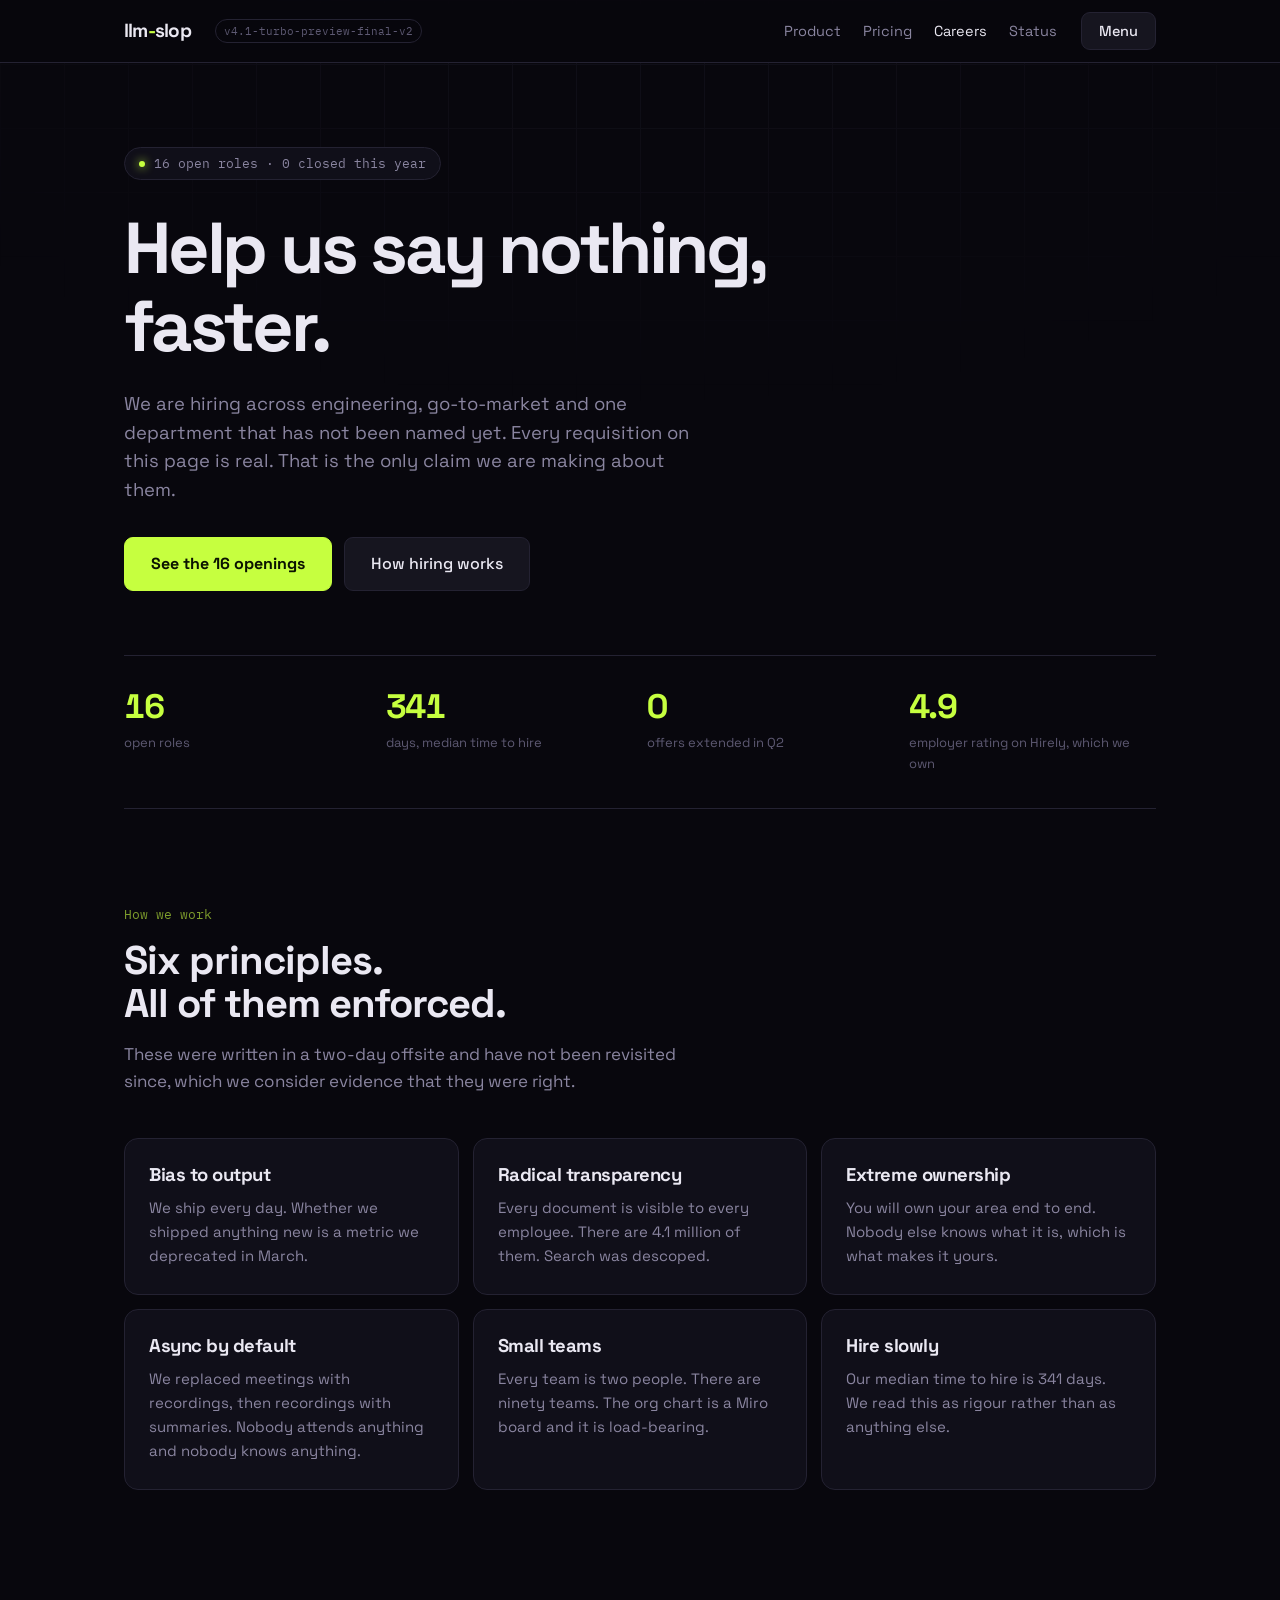
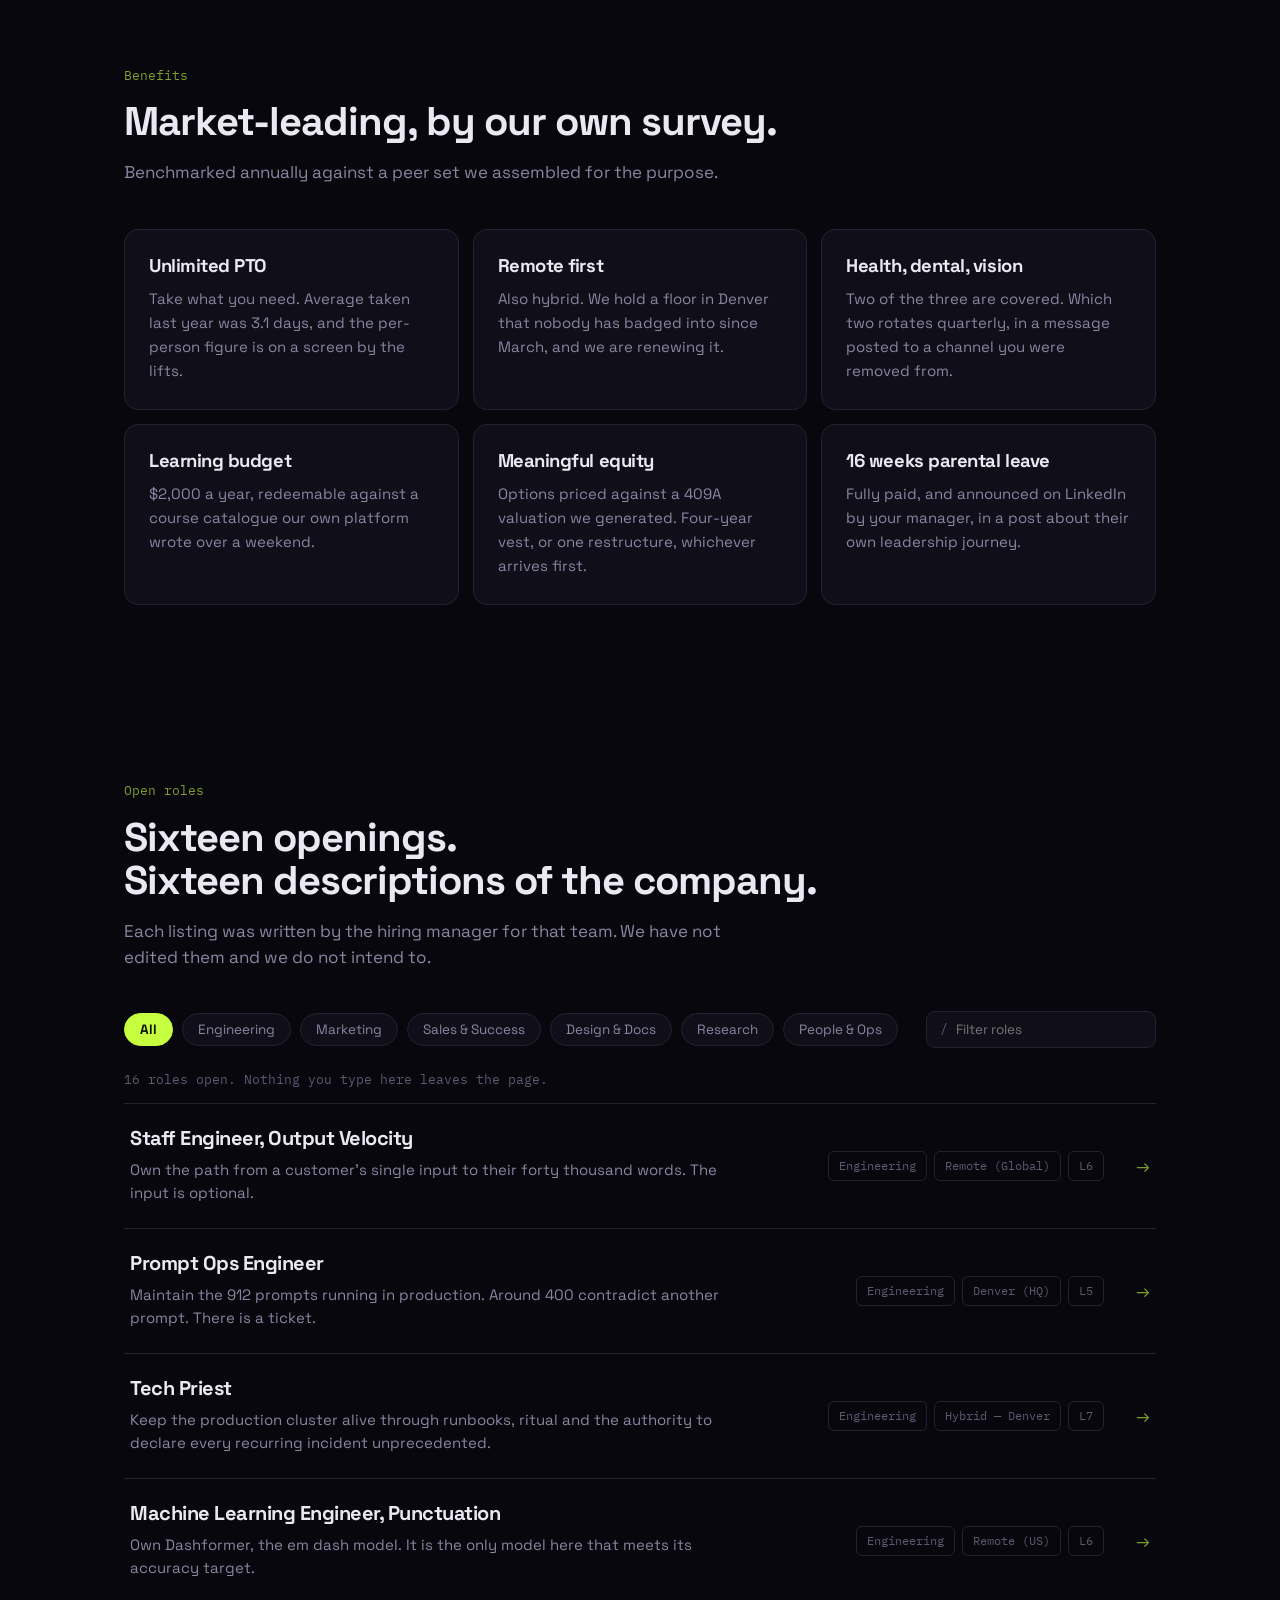
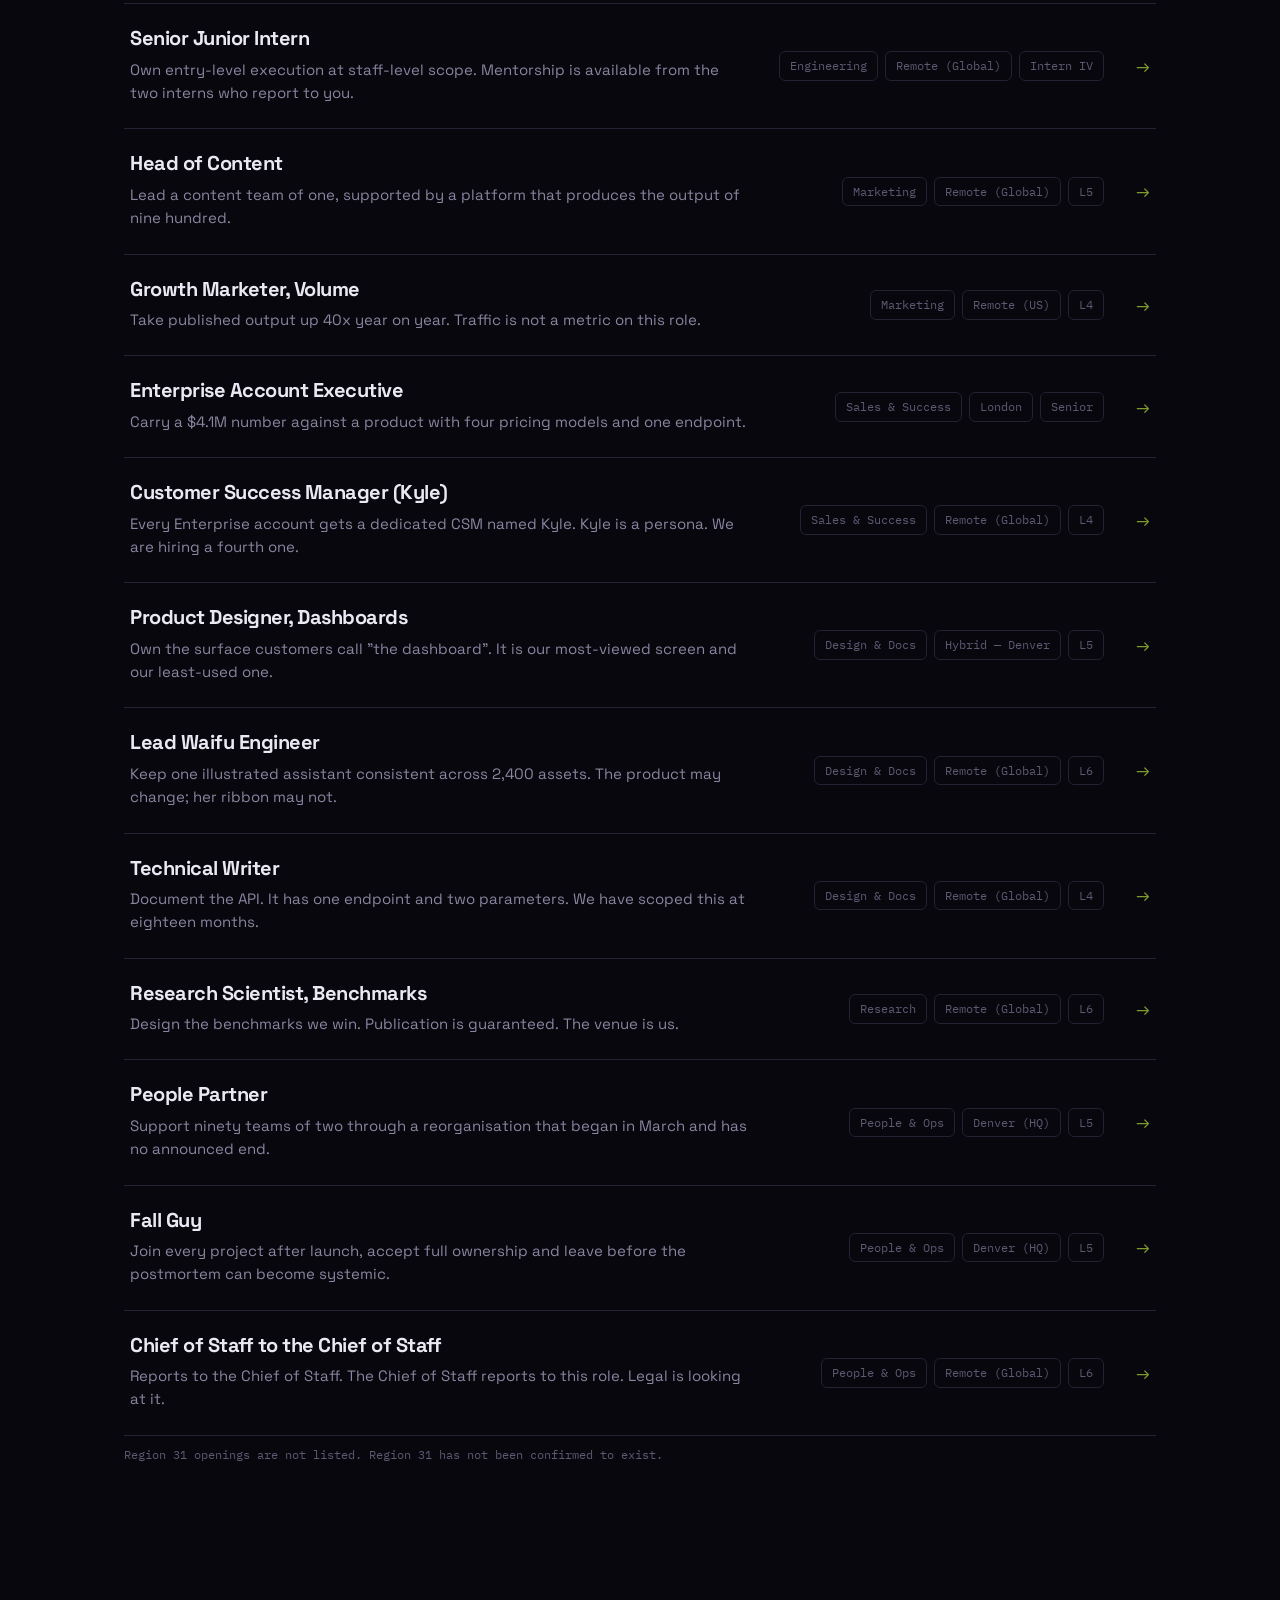
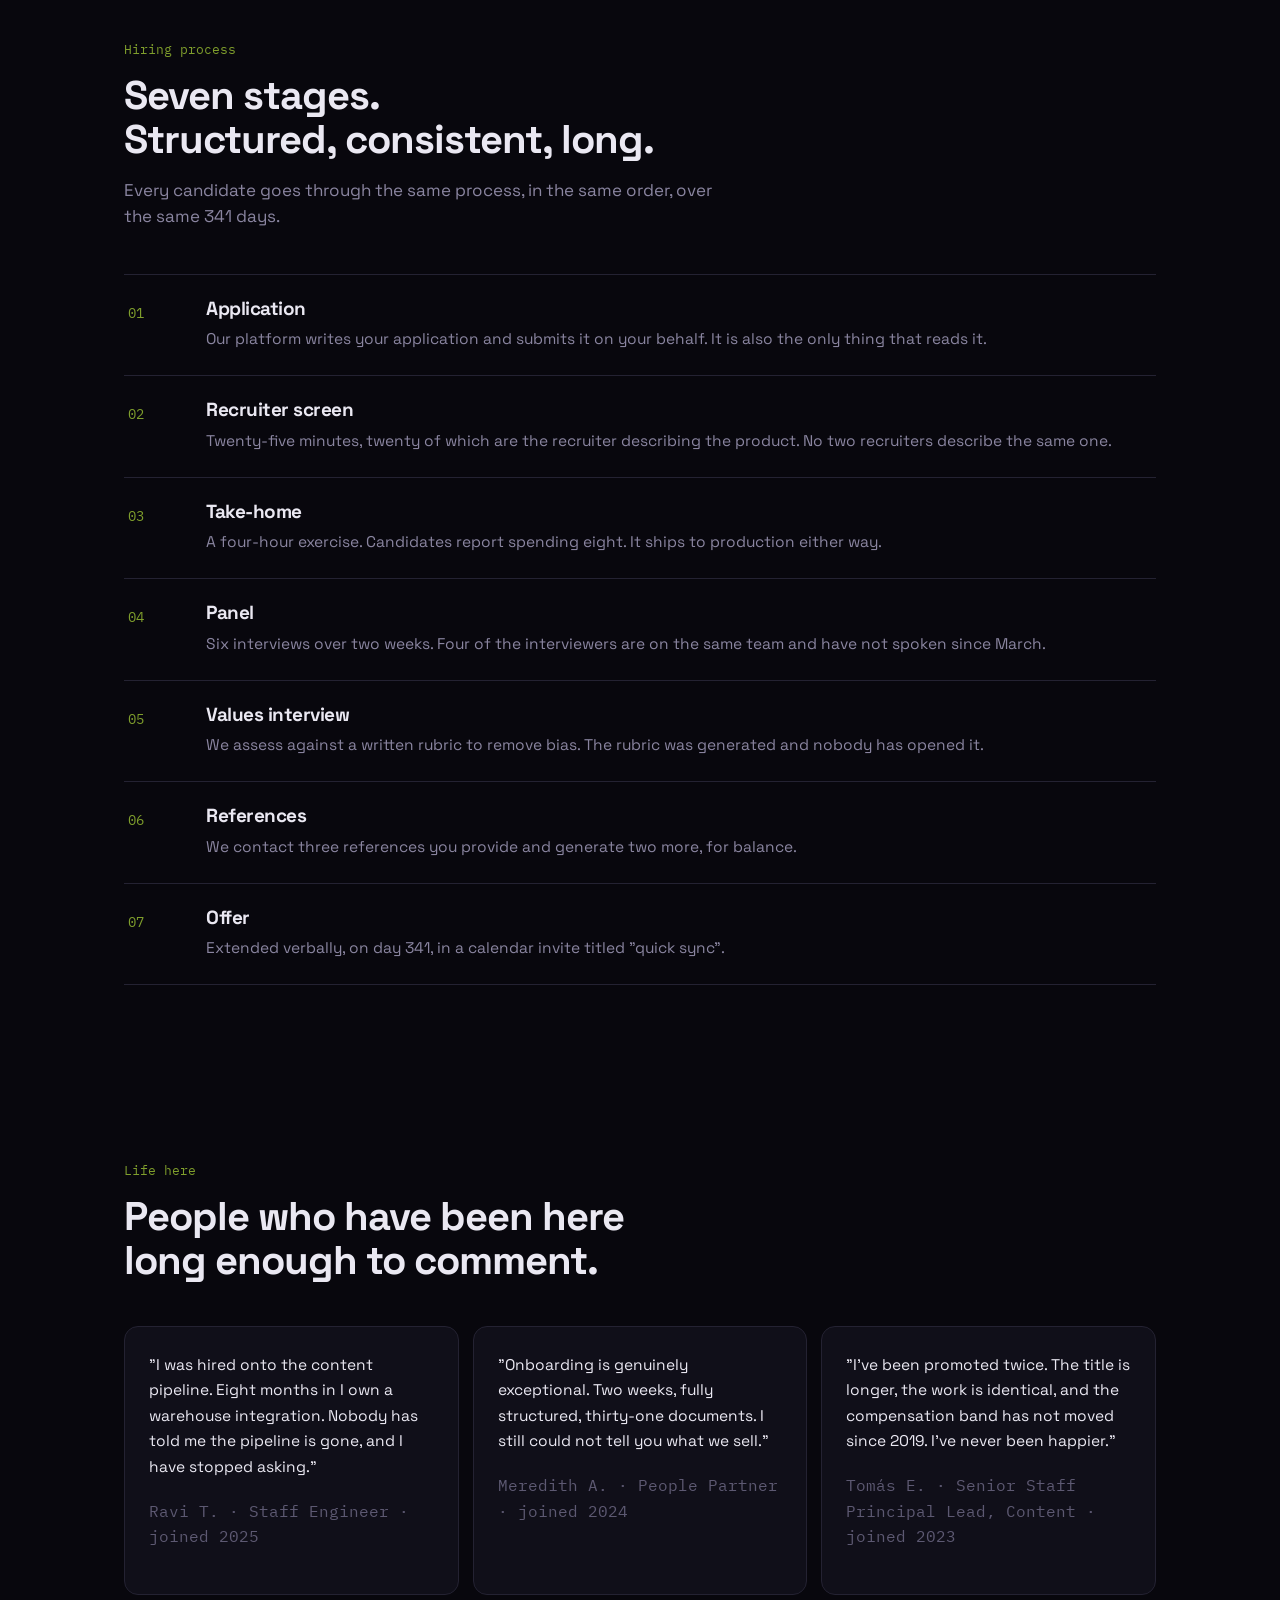
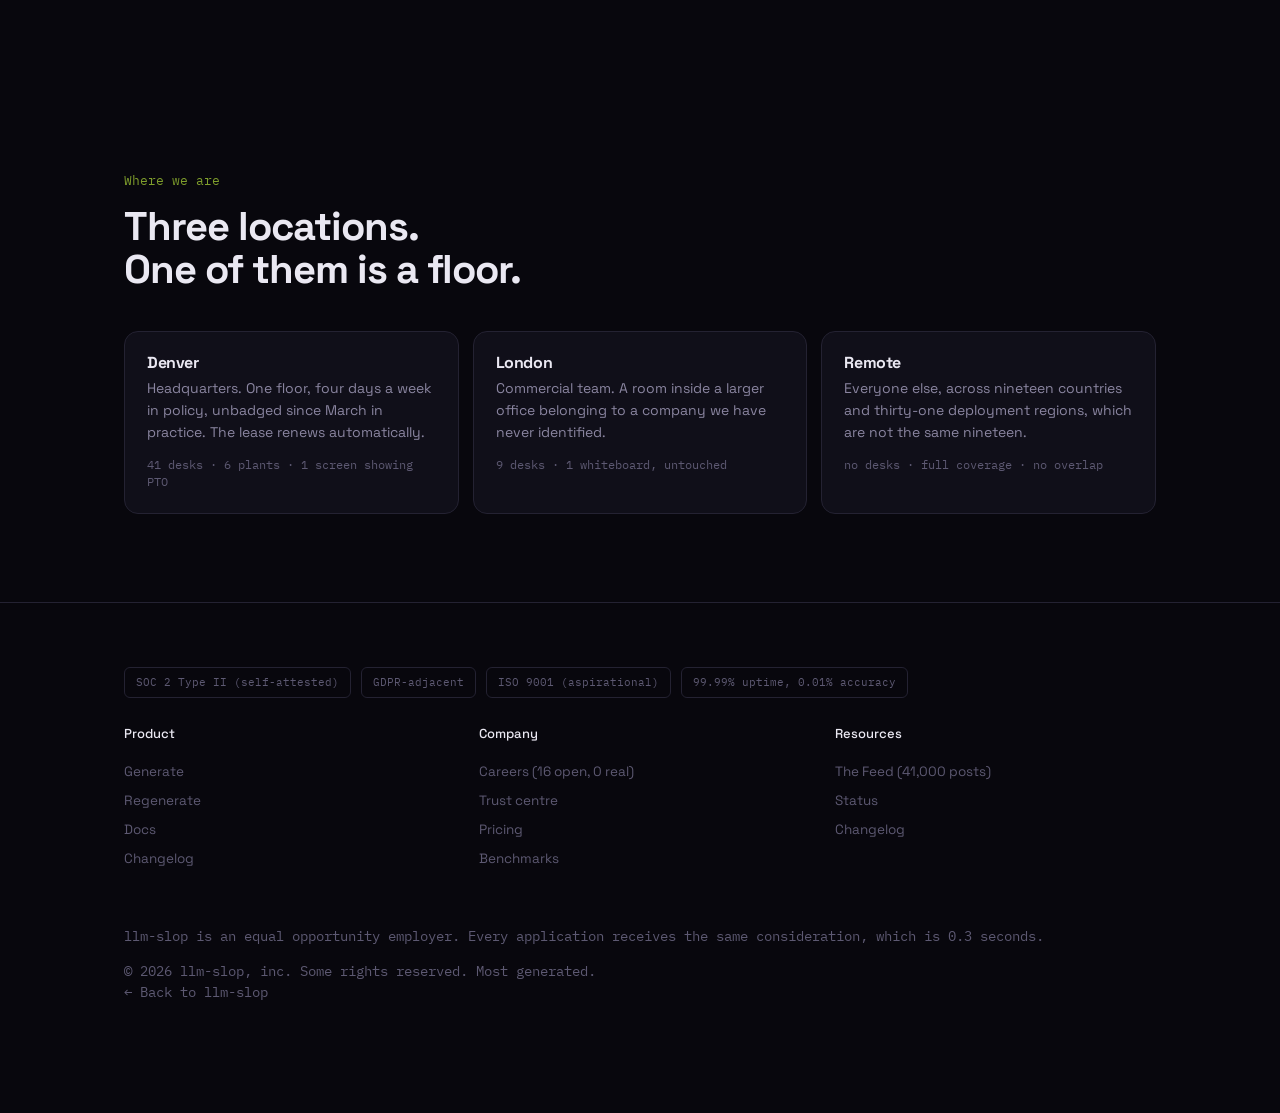
==== careers/index.html @ fae4cb7f "Add a trust centre page New static page at trust/ covering certifications, subprocessors, controls, " ====
<!DOCTYPE html>
<html lang="en">
<head>
<meta charset="utf-8">
<meta name="viewport" content="width=device-width, initial-scale=1">
<title>Careers — llm-slop</title>
<meta name="description" content="Sixteen open roles. One product, described sixteen ways. Median time to hire: 341 days.">
<meta name="theme-color" content="#08070d">
<link rel="canonical" href="https://llm-slop.github.io/llm-slop/careers/">
<link rel="icon" href="data:image/svg+xml,%3Csvg xmlns='http://www.w3.org/2000/svg' viewBox='0 0 64 64'%3E%3Crect width='64' height='64' rx='14' fill='%2308070d'/%3E%3Crect x='11' y='29' width='42' height='6' rx='3' fill='%23c6ff3f'/%3E%3C/svg%3E">

<meta property="og:type" content="website">
<meta property="og:site_name" content="llm-slop">
<meta property="og:url" content="https://llm-slop.github.io/llm-slop/careers/">
<meta property="og:title" content="Careers — llm-slop">
<meta property="og:description" content="Sixteen open roles. One product, described sixteen ways. Median time to hire: 341 days.">
<meta property="og:image" content="https://llm-slop.github.io/llm-slop/og.png">
<meta property="og:image:width" content="1200">
<meta property="og:image:height" content="630">
<meta property="og:image:alt" content="llm-slop — Say nothing, at scale.">
<meta name="twitter:card" content="summary_large_image">
<meta name="twitter:title" content="Careers — llm-slop">
<meta name="twitter:description" content="Sixteen open roles. One product, described sixteen ways. Median time to hire: 341 days.">
<meta name="twitter:image" content="https://llm-slop.github.io/llm-slop/og.png">

<link rel="preconnect" href="https://fonts.googleapis.com">
<link rel="preconnect" href="https://fonts.gstatic.com" crossorigin>
<link href="https://fonts.googleapis.com/css2?family=Space+Grotesk:wght@400;500;700&family=IBM+Plex+Mono:wght@400;500&display=swap" rel="stylesheet">
<link rel="stylesheet" href="../site.css">
<script src="../site.js" defer></script>
</head>
<body>

<nav class="nav">
  <div class="wrap">
  <a class="brand" href="../">llm<span>-</span>slop</a>
  <span class="ver mono">v4.1-turbo-preview-final-v2</span>
  <div class="navlinks">
    <a href="../#features">Product</a>
    <a href="../#pricing">Pricing</a>
    <a href="../careers/" aria-current="page">Careers</a>
    <a href="../status/">Status</a>
  </div>
  <button class="btn menu-btn" id="menuBtn" aria-expanded="false" aria-controls="menu">Menu</button>
  </div>
  <div class="menu" id="menu" hidden><div class="wrap">
    <div class="menu-grid">
      <div>
        <h4 class="mono">Product</h4>
        <a href="../#features">Features</a>
        <a href="../#bench">Benchmarks</a>
        <a href="../#pricing">Pricing</a>
        <a href="../#api">API docs</a>
      </div>
      <div>
        <h4 class="mono">Company</h4>
        <a href="../careers/" aria-current="page">Careers (16 open)</a>
        <a href="../trust/">Trust centre</a>
      </div>
      <div>
        <h4 class="mono">Resources</h4>
        <a href="../feed/">The Feed</a>
        <a href="../changelog/">Changelog</a>
        <a href="../status/">Status</a>
      </div>
    </div>
  </div></div>
</nav>

<header class="chero"><div class="wrap">
  <div class="pill"><span class="dot"></span><span class="mono">16 open roles · 0 closed this year</span></div>
  <h1>Help us say nothing, faster.</h1>
  <p class="sub">We are hiring across engineering, go-to-market and one department that has not been named yet. Every requisition on this page is real. That is the only claim we are making about them.</p>
  <div class="ctas">
    <a class="btn btn-go btn-lg" href="#openings">See the 16 openings</a>
    <a class="btn btn-lg" href="#process">How hiring works</a>
  </div>

  <div class="stats">
    <div class="stat"><b>16</b><span>open roles</span></div>
    <div class="stat"><b>341</b><span>days, median time to hire</span></div>
    <div class="stat"><b>0</b><span>offers extended in Q2</span></div>
    <div class="stat"><b>4.9</b><span>employer rating on Hirely, which we own</span></div>
  </div>
</div></header>

<section><div class="wrap">
  <p class="eyebrow mono">How we work</p>
  <h2>Six principles.<br>All of them enforced.</h2>
  <p class="lede">These were written in a two-day offsite and have not been revisited since, which we consider evidence that they were right.</p>

  <div class="grid">
    <div class="card">
      <h3>Bias to output</h3>
      <p>We ship every day. Whether we shipped anything new is a metric we deprecated in March.</p>
    </div>
    <div class="card">
      <h3>Radical transparency</h3>
      <p>Every document is visible to every employee. There are 4.1 million of them. Search was descoped.</p>
    </div>
    <div class="card">
      <h3>Extreme ownership</h3>
      <p>You will own your area end to end. Nobody else knows what it is, which is what makes it yours.</p>
    </div>
    <div class="card">
      <h3>Async by default</h3>
      <p>We replaced meetings with recordings, then recordings with summaries. Nobody attends anything and nobody knows anything.</p>
    </div>
    <div class="card">
      <h3>Small teams</h3>
      <p>Every team is two people. There are ninety teams. The org chart is a Miro board and it is load-bearing.</p>
    </div>
    <div class="card">
      <h3>Hire slowly</h3>
      <p>Our median time to hire is 341 days. We read this as rigour rather than as anything else.</p>
    </div>
  </div>
</div></section>

<section><div class="wrap">
  <p class="eyebrow mono">Benefits</p>
  <h2>Market-leading, by our own survey.</h2>
  <p class="lede">Benchmarked annually against a peer set we assembled for the purpose.</p>

  <div class="grid">
    <div class="card">
      <h3>Unlimited PTO</h3>
      <p>Take what you need. Average taken last year was 3.1 days, and the per-person figure is on a screen by the lifts.</p>
    </div>
    <div class="card">
      <h3>Remote first</h3>
      <p>Also hybrid. We hold a floor in Denver that nobody has badged into since March, and we are renewing it.</p>
    </div>
    <div class="card">
      <h3>Health, dental, vision</h3>
      <p>Two of the three are covered. Which two rotates quarterly, in a message posted to a channel you were removed from.</p>
    </div>
    <div class="card">
      <h3>Learning budget</h3>
      <p>$2,000 a year, redeemable against a course catalogue our own platform wrote over a weekend.</p>
    </div>
    <div class="card">
      <h3>Meaningful equity</h3>
      <p>Options priced against a 409A valuation we generated. Four-year vest, or one restructure, whichever arrives first.</p>
    </div>
    <div class="card">
      <h3>16 weeks parental leave</h3>
      <p>Fully paid, and announced on LinkedIn by your manager, in a post about their own leadership journey.</p>
    </div>
  </div>
</div></section>

<section id="openings"><div class="wrap">
  <p class="eyebrow mono">Open roles</p>
  <h2>Sixteen openings.<br>Sixteen descriptions of the company.</h2>
  <p class="lede">Each listing was written by the hiring manager for that team. We have not edited them and we do not intend to.</p>

  <div class="filters">
    <button class="chip" data-team="all" aria-pressed="true">All</button>
    <button class="chip" data-team="Engineering" aria-pressed="false">Engineering</button>
    <button class="chip" data-team="Marketing" aria-pressed="false">Marketing</button>
    <button class="chip" data-team="Sales &amp; Success" aria-pressed="false">Sales &amp; Success</button>
    <button class="chip" data-team="Design &amp; Docs" aria-pressed="false">Design &amp; Docs</button>
    <button class="chip" data-team="Research" aria-pressed="false">Research</button>
    <button class="chip" data-team="People &amp; Ops" aria-pressed="false">People &amp; Ops</button>
    <label class="find"><span class="mono">/</span><input id="q" type="search" placeholder="Filter roles" aria-label="Filter roles"></label>
  </div>
  <p class="tally mono" id="tally" role="status">16 roles open. Nothing you type here leaves the page.</p>

  <div class="board" id="board">

    <a class="job" href="job.html?role=staff-engineer-output-velocity" data-team="Engineering" data-loc="Remote (Global)">
      <div>
        <h3>Staff Engineer, Output Velocity</h3>
        <p>Own the path from a customer's single input to their forty thousand words. The input is optional.</p>
      </div>
      <div class="tags mono"><span class="tag">Engineering</span><span class="tag">Remote (Global)</span><span class="tag">L6</span></div>
      <span class="arrow" aria-hidden="true">&rarr;</span>
    </a>

    <a class="job" href="job.html?role=prompt-ops-engineer" data-team="Engineering" data-loc="Denver (HQ)">
      <div>
        <h3>Prompt Ops Engineer</h3>
        <p>Maintain the 912 prompts running in production. Around 400 contradict another prompt. There is a ticket.</p>
      </div>
      <div class="tags mono"><span class="tag">Engineering</span><span class="tag">Denver (HQ)</span><span class="tag">L5</span></div>
      <span class="arrow" aria-hidden="true">&rarr;</span>
    </a>

    <a class="job" href="job.html?role=tech-priest" data-team="Engineering" data-loc="Hybrid — Denver">
      <div>
        <h3>Tech Priest</h3>
        <p>Keep the production cluster alive through runbooks, ritual and the authority to declare every recurring incident unprecedented.</p>
      </div>
      <div class="tags mono"><span class="tag">Engineering</span><span class="tag">Hybrid — Denver</span><span class="tag">L7</span></div>
      <span class="arrow" aria-hidden="true">&rarr;</span>
    </a>

    <a class="job" href="job.html?role=ml-engineer-punctuation" data-team="Engineering" data-loc="Remote (US)">
      <div>
        <h3>Machine Learning Engineer, Punctuation</h3>
        <p>Own Dashformer, the em dash model. It is the only model here that meets its accuracy target.</p>
      </div>
      <div class="tags mono"><span class="tag">Engineering</span><span class="tag">Remote (US)</span><span class="tag">L6</span></div>
      <span class="arrow" aria-hidden="true">&rarr;</span>
    </a>

    <a class="job" href="job.html?role=senior-junior-intern" data-team="Engineering" data-loc="Remote (Global)">
      <div>
        <h3>Senior Junior Intern</h3>
        <p>Own entry-level execution at staff-level scope. Mentorship is available from the two interns who report to you.</p>
      </div>
      <div class="tags mono"><span class="tag">Engineering</span><span class="tag">Remote (Global)</span><span class="tag">Intern IV</span></div>
      <span class="arrow" aria-hidden="true">&rarr;</span>
    </a>

    <a class="job" href="job.html?role=head-of-content" data-team="Marketing" data-loc="Remote (Global)">
      <div>
        <h3>Head of Content</h3>
        <p>Lead a content team of one, supported by a platform that produces the output of nine hundred.</p>
      </div>
      <div class="tags mono"><span class="tag">Marketing</span><span class="tag">Remote (Global)</span><span class="tag">L5</span></div>
      <span class="arrow" aria-hidden="true">&rarr;</span>
    </a>

    <a class="job" href="job.html?role=growth-marketer-volume" data-team="Marketing" data-loc="Remote (US)">
      <div>
        <h3>Growth Marketer, Volume</h3>
        <p>Take published output up 40x year on year. Traffic is not a metric on this role.</p>
      </div>
      <div class="tags mono"><span class="tag">Marketing</span><span class="tag">Remote (US)</span><span class="tag">L4</span></div>
      <span class="arrow" aria-hidden="true">&rarr;</span>
    </a>

    <a class="job" href="job.html?role=enterprise-account-executive" data-team="Sales &amp; Success" data-loc="London">
      <div>
        <h3>Enterprise Account Executive</h3>
        <p>Carry a $4.1M number against a product with four pricing models and one endpoint.</p>
      </div>
      <div class="tags mono"><span class="tag">Sales &amp; Success</span><span class="tag">London</span><span class="tag">Senior</span></div>
      <span class="arrow" aria-hidden="true">&rarr;</span>
    </a>

    <a class="job" href="job.html?role=customer-success-manager-kyle" data-team="Sales &amp; Success" data-loc="Remote (Global)">
      <div>
        <h3>Customer Success Manager (Kyle)</h3>
        <p>Every Enterprise account gets a dedicated CSM named Kyle. Kyle is a persona. We are hiring a fourth one.</p>
      </div>
      <div class="tags mono"><span class="tag">Sales &amp; Success</span><span class="tag">Remote (Global)</span><span class="tag">L4</span></div>
      <span class="arrow" aria-hidden="true">&rarr;</span>
    </a>

    <a class="job" href="job.html?role=product-designer-dashboards" data-team="Design &amp; Docs" data-loc="Hybrid — Denver">
      <div>
        <h3>Product Designer, Dashboards</h3>
        <p>Own the surface customers call "the dashboard". It is our most-viewed screen and our least-used one.</p>
      </div>
      <div class="tags mono"><span class="tag">Design &amp; Docs</span><span class="tag">Hybrid — Denver</span><span class="tag">L5</span></div>
      <span class="arrow" aria-hidden="true">&rarr;</span>
    </a>

    <a class="job" href="job.html?role=lead-waifu-engineer" data-team="Design &amp; Docs" data-loc="Remote (Global)">
      <div>
        <h3>Lead Waifu Engineer</h3>
        <p>Keep one illustrated assistant consistent across 2,400 assets. The product may change; her ribbon may not.</p>
      </div>
      <div class="tags mono"><span class="tag">Design &amp; Docs</span><span class="tag">Remote (Global)</span><span class="tag">L6</span></div>
      <span class="arrow" aria-hidden="true">&rarr;</span>
    </a>

    <a class="job" href="job.html?role=technical-writer" data-team="Design &amp; Docs" data-loc="Remote (Global)">
      <div>
        <h3>Technical Writer</h3>
        <p>Document the API. It has one endpoint and two parameters. We have scoped this at eighteen months.</p>
      </div>
      <div class="tags mono"><span class="tag">Design &amp; Docs</span><span class="tag">Remote (Global)</span><span class="tag">L4</span></div>
      <span class="arrow" aria-hidden="true">&rarr;</span>
    </a>

    <a class="job" href="job.html?role=research-scientist-benchmarks" data-team="Research" data-loc="Remote (Global)">
      <div>
        <h3>Research Scientist, Benchmarks</h3>
        <p>Design the benchmarks we win. Publication is guaranteed. The venue is us.</p>
      </div>
      <div class="tags mono"><span class="tag">Research</span><span class="tag">Remote (Global)</span><span class="tag">L6</span></div>
      <span class="arrow" aria-hidden="true">&rarr;</span>
    </a>

    <a class="job" href="job.html?role=people-partner" data-team="People &amp; Ops" data-loc="Denver (HQ)">
      <div>
        <h3>People Partner</h3>
        <p>Support ninety teams of two through a reorganisation that began in March and has no announced end.</p>
      </div>
      <div class="tags mono"><span class="tag">People &amp; Ops</span><span class="tag">Denver (HQ)</span><span class="tag">L5</span></div>
      <span class="arrow" aria-hidden="true">&rarr;</span>
    </a>

    <a class="job" href="job.html?role=fall-guy" data-team="People &amp; Ops" data-loc="Denver (HQ)">
      <div>
        <h3>Fall Guy</h3>
        <p>Join every project after launch, accept full ownership and leave before the postmortem can become systemic.</p>
      </div>
      <div class="tags mono"><span class="tag">People &amp; Ops</span><span class="tag">Denver (HQ)</span><span class="tag">L5</span></div>
      <span class="arrow" aria-hidden="true">&rarr;</span>
    </a>

    <a class="job" href="job.html?role=chief-of-staff" data-team="People &amp; Ops" data-loc="Remote (Global)">
      <div>
        <h3>Chief of Staff to the Chief of Staff</h3>
        <p>Reports to the Chief of Staff. The Chief of Staff reports to this role. Legal is looking at it.</p>
      </div>
      <div class="tags mono"><span class="tag">People &amp; Ops</span><span class="tag">Remote (Global)</span><span class="tag">L6</span></div>
      <span class="arrow" aria-hidden="true">&rarr;</span>
    </a>

    <div class="empty" id="empty" hidden>
      <b>No role matches that.</b>
      <p>We can generate one. It will be posted within the hour and filled by nobody, on schedule.</p>
    </div>
  </div>

  <p class="note mono">Region 31 openings are not listed. Region 31 has not been confirmed to exist.</p>
</div></section>

<section id="process"><div class="wrap">
  <p class="eyebrow mono">Hiring process</p>
  <h2>Seven stages.<br>Structured, consistent, long.</h2>
  <p class="lede">Every candidate goes through the same process, in the same order, over the same 341 days.</p>

  <div class="steps">
    <div class="step"><div class="num mono">01</div><div>
      <h3>Application</h3>
      <p>Our platform writes your application and submits it on your behalf. It is also the only thing that reads it.</p>
    </div></div>
    <div class="step"><div class="num mono">02</div><div>
      <h3>Recruiter screen</h3>
      <p>Twenty-five minutes, twenty of which are the recruiter describing the product. No two recruiters describe the same one.</p>
    </div></div>
    <div class="step"><div class="num mono">03</div><div>
      <h3>Take-home</h3>
      <p>A four-hour exercise. Candidates report spending eight. It ships to production either way.</p>
    </div></div>
    <div class="step"><div class="num mono">04</div><div>
      <h3>Panel</h3>
      <p>Six interviews over two weeks. Four of the interviewers are on the same team and have not spoken since March.</p>
    </div></div>
    <div class="step"><div class="num mono">05</div><div>
      <h3>Values interview</h3>
      <p>We assess against a written rubric to remove bias. The rubric was generated and nobody has opened it.</p>
    </div></div>
    <div class="step"><div class="num mono">06</div><div>
      <h3>References</h3>
      <p>We contact three references you provide and generate two more, for balance.</p>
    </div></div>
    <div class="step"><div class="num mono">07</div><div>
      <h3>Offer</h3>
      <p>Extended verbally, on day 341, in a calendar invite titled "quick sync".</p>
    </div></div>
  </div>
</div></section>

<section><div class="wrap">
  <p class="eyebrow mono">Life here</p>
  <h2>People who have been here<br>long enough to comment.</h2>
  <div class="quotes">
    <div class="quote">
      <p>"I was hired onto the content pipeline. Eight months in I own a warehouse integration. Nobody has told me the pipeline is gone, and I have stopped asking."</p>
      <p class="who mono">Ravi T. · Staff Engineer · joined 2025</p>
    </div>
    <div class="quote">
      <p>"Onboarding is genuinely exceptional. Two weeks, fully structured, thirty-one documents. I still could not tell you what we sell."</p>
      <p class="who mono">Meredith A. · People Partner · joined 2024</p>
    </div>
    <div class="quote">
      <p>"I've been promoted twice. The title is longer, the work is identical, and the compensation band has not moved since 2019. I've never been happier."</p>
      <p class="who mono">Tomás E. · Senior Staff Principal Lead, Content · joined 2023</p>
    </div>
  </div>
</div></section>

<section><div class="wrap">
  <p class="eyebrow mono">Where we are</p>
  <h2>Three locations.<br>One of them is a floor.</h2>
  <div class="offices">
    <div class="office">
      <h3>Denver</h3>
      <p>Headquarters. One floor, four days a week in policy, unbadged since March in practice. The lease renews automatically.</p>
      <span class="mono">41 desks · 6 plants · 1 screen showing PTO</span>
    </div>
    <div class="office">
      <h3>London</h3>
      <p>Commercial team. A room inside a larger office belonging to a company we have never identified.</p>
      <span class="mono">9 desks · 1 whiteboard, untouched</span>
    </div>
    <div class="office">
      <h3>Remote</h3>
      <p>Everyone else, across nineteen countries and thirty-one deployment regions, which are not the same nineteen.</p>
      <span class="mono">no desks · full coverage · no overlap</span>
    </div>
  </div>
</div></section>

<footer><div class="wrap">
  <div class="badges mono">
    <span class="badge">SOC 2 Type II (self-attested)</span>
    <span class="badge">GDPR-adjacent</span>
    <span class="badge">ISO 9001 (aspirational)</span>
    <span class="badge">99.99% uptime, 0.01% accuracy</span>
  </div>
  <div class="fgrid">
    <div>
      <h4>Product</h4>
      <a href="../#features">Generate</a><a href="../#features">Regenerate</a><a href="../#api">Docs</a><a href="../changelog/">Changelog</a>
    </div>
    <div>
      <h4>Company</h4>
      <a href="./">Careers (16 open, 0 real)</a><a href="../trust/">Trust centre</a><a href="../#pricing">Pricing</a><a href="../#bench">Benchmarks</a>
    </div>
    <div>
      <h4>Resources</h4>
      <a href="../feed/">The Feed (41,000 posts)</a><a href="../status/">Status</a><a href="../changelog/">Changelog</a>
    </div>
  </div>
  <p class="mono">llm-slop is an equal opportunity employer. Every application receives the same consideration, which is 0.3 seconds.</p>
  <p class="mono" style="margin-top:14px">&copy; 2026 llm-slop, inc. Some rights reserved. Most generated.<br>
  <a href="../" style="text-decoration:none">&larr; Back to llm-slop</a></p>
</div></footer>

<script>
(function(){
  var chips = Array.prototype.slice.call(document.querySelectorAll('.chip'));
  var jobs  = Array.prototype.slice.call(document.querySelectorAll('.job'));
  var q     = document.getElementById('q');
  var tally = document.getElementById('tally');
  var empty = document.getElementById('empty');
  var team  = 'all';

  function apply(){
    var text = q.value.trim().toLowerCase();
    var shown = 0;
    jobs.forEach(function(j){
      var okTeam = team === 'all' || j.dataset.team === team;
      var okText = !text || j.textContent.toLowerCase().indexOf(text) > -1
                         || j.dataset.loc.toLowerCase().indexOf(text) > -1;
      var on = okTeam && okText;
      j.hidden = !on;
      if(on) shown++;
    });
    empty.hidden = shown > 0;
    tally.textContent = shown === 1
      ? '1 role open. Nothing you type here leaves the page.'
      : shown + ' roles open. Nothing you type here leaves the page.';
  }

  chips.forEach(function(c){
    c.addEventListener('click', function(){
      team = c.dataset.team;
      chips.forEach(function(o){ o.setAttribute('aria-pressed', String(o === c)); });
      apply();
    });
  });
  q.addEventListener('input', apply);
  apply();
})();
</script>
</body>
</html>
---- site.css ----
/* llm-slop — shared by every page except index.html, which inlines its own copy.
   Tokens mirror index.html; keep them in sync if the palette changes. */
:root{
  --void:#08070d;
  --panel:#100f19;
  --panel2:#16151f;
  --line:#242232;
  --text:#eae8f2;
  --dim:#8a85a0;
  --dimmer:#5d5972;
  --slop:#c6ff3f;
  --slop-dim:#7f9e2c;
  --hype:#8b6cf6;
  --radius:14px;
  --maxw:1080px;
}
*{box-sizing:border-box}
html{scroll-behavior:smooth}
body{
  margin:0;background:var(--void);color:var(--text);
  font-family:"Space Grotesk",system-ui,sans-serif;
  font-size:17px;line-height:1.55;
  -webkit-font-smoothing:antialiased;
}
body::before{
  content:"";position:fixed;inset:0;pointer-events:none;z-index:0;
  background-image:linear-gradient(var(--line) 1px,transparent 1px),linear-gradient(90deg,var(--line) 1px,transparent 1px);
  background-size:64px 64px;opacity:.28;
  mask-image:radial-gradient(ellipse 90% 60% at 50% 0%,#000 20%,transparent 75%);
  -webkit-mask-image:radial-gradient(ellipse 90% 60% at 50% 0%,#000 20%,transparent 75%);
}
.wrap{max-width:var(--maxw);margin:0 auto;padding:0 24px;position:relative;z-index:1}
a{color:inherit}
h1,h2,h3{margin:0;line-height:1.08;letter-spacing:-.025em;font-weight:700}
h2{font-size:clamp(28px,4.2vw,40px)}
p{margin:0}
.mono{font-family:"IBM Plex Mono",ui-monospace,monospace}
:focus-visible{outline:2px solid var(--slop);outline-offset:3px;border-radius:4px}

/* nav */
.nav{position:sticky;top:0;z-index:50;backdrop-filter:blur(14px);
  background:rgba(8,7,13,.82);border-bottom:1px solid var(--line)}
.nav > .wrap{display:flex;align-items:center;gap:24px;height:62px}
.brand{font-weight:700;font-size:19px;letter-spacing:-.04em;text-decoration:none;white-space:nowrap}
.brand span{color:var(--slop)}
.ver{font-size:10.5px;color:var(--dimmer);border:1px solid var(--line);
  padding:3px 8px;border-radius:99px;white-space:nowrap}
.navlinks{display:flex;gap:22px;margin-left:auto;font-size:14.5px;color:var(--dim)}
.navlinks a{text-decoration:none}
.navlinks a:hover{color:var(--text)}
.navlinks a[aria-current]{color:var(--text)}
.btn{display:inline-block;border-radius:9px;padding:9px 17px;font-size:14.5px;
  font-weight:500;text-decoration:none;border:1px solid var(--line);
  background:var(--panel2);color:var(--text);cursor:pointer;font-family:inherit}
.btn-go{background:var(--slop);color:#0b1300;border-color:var(--slop);font-weight:700}
.btn-lg{padding:14px 26px;font-size:16px}

/* sections */
section{padding:88px 0;position:relative;z-index:1}
.eyebrow{font-size:13px;color:var(--slop-dim);margin-bottom:14px}
.lede{color:var(--dim);margin-top:16px;max-width:600px;font-size:17px}
.note{font-size:12px;color:var(--dimmer);margin-top:10px}

/* hero */
.chero{padding:84px 0 8px}
.chero h1{font-size:clamp(40px,7vw,72px);letter-spacing:-.045em;max-width:14ch}
.chero .sub{max-width:580px;margin-top:24px;color:var(--dim);font-size:18.5px}
.chero .ctas{display:flex;gap:12px;margin-top:32px;flex-wrap:wrap}
.pill{display:inline-flex;align-items:center;gap:9px;font-size:12.5px;color:var(--dim);
  border:1px solid var(--line);background:var(--panel);padding:6px 14px;border-radius:99px;margin-bottom:30px}
.dot{width:6px;height:6px;border-radius:50%;background:var(--slop);box-shadow:0 0 10px var(--slop)}

/* stat strip */
.stats{display:grid;grid-template-columns:repeat(auto-fit,minmax(180px,1fr));gap:14px;margin-top:64px;
  border-top:1px solid var(--line);border-bottom:1px solid var(--line);padding:34px 0}
.stat b{display:block;font-size:34px;font-weight:700;letter-spacing:-.04em;color:var(--slop);
  font-variant-numeric:tabular-nums;line-height:1}
.stat span{display:block;margin-top:9px;font-size:13px;color:var(--dimmer)}

/* cards */
.grid{display:grid;grid-template-columns:repeat(auto-fit,minmax(268px,1fr));gap:14px;margin-top:44px}
.card{border:1px solid var(--line);border-radius:var(--radius);background:var(--panel);padding:26px 24px}
.card h3{font-size:18.5px;margin-bottom:11px}
.card p{color:var(--dim);font-size:15px;line-height:1.6}

/* board */
.filters{display:flex;flex-wrap:wrap;gap:9px;align-items:center;margin-top:40px}
.chip{border:1px solid var(--line);background:var(--panel);color:var(--dim);
  border-radius:99px;padding:7px 15px;font-size:13.5px;font-family:inherit;cursor:pointer}
.chip:hover{color:var(--text)}
.chip[aria-pressed="true"]{background:var(--slop);border-color:var(--slop);color:#0b1300;font-weight:700}
.find{margin-left:auto;display:flex;align-items:center;gap:8px;border:1px solid var(--line);
  background:var(--panel);border-radius:9px;padding:0 13px}
.find input{background:none;border:none;color:var(--text);font-family:inherit;
  font-size:13.5px;padding:9px 0;width:186px}
.find input:focus{outline:none}
.find span{color:var(--dimmer);font-size:13px}
.tally{margin-top:22px;font-size:12.5px;color:var(--dimmer)}

.board{margin-top:14px;border-top:1px solid var(--line)}
.job{display:grid;grid-template-columns:1fr auto 22px;gap:24px;align-items:center;
  padding:24px 6px;border-bottom:1px solid var(--line);text-decoration:none;
  transition:background .12s ease,padding .12s ease}
.job:hover{background:var(--panel);padding-left:14px;padding-right:14px}
.job h3{font-size:20px;margin-bottom:8px}
.job p{color:var(--dim);font-size:15px;max-width:62ch}
.tags{display:flex;gap:7px;flex-wrap:wrap;justify-content:flex-end}
.tag{border:1px solid var(--line);border-radius:6px;padding:5px 10px;font-size:11.5px;color:var(--dimmer);white-space:nowrap}
.arrow{color:var(--slop-dim);font-size:17px;text-align:right}
.job[hidden],.empty[hidden]{display:none}
.empty{padding:52px 6px;border-bottom:1px solid var(--line);color:var(--dim)}
.empty b{display:block;color:var(--text);font-size:19px;margin-bottom:8px;font-weight:700}

/* steps */
.steps{margin-top:44px;border-top:1px solid var(--line)}
.step{display:grid;grid-template-columns:56px 1fr;gap:22px;padding:24px 4px;border-bottom:1px solid var(--line)}
.num{font-size:14px;color:var(--slop-dim);padding-top:4px}
.step h3{font-size:19px;margin-bottom:8px}
.step p{color:var(--dim);font-size:15.5px}

/* quotes */
.quotes{display:grid;grid-template-columns:repeat(auto-fit,minmax(280px,1fr));gap:14px;margin-top:44px}
.quote{border:1px solid var(--line);border-radius:var(--radius);background:var(--panel);padding:26px 24px}
.quote p{font-size:15.5px;line-height:1.65;margin-bottom:18px}
.who{font-size:13px;color:var(--dimmer)}

/* offices */
.offices{display:grid;grid-template-columns:repeat(auto-fit,minmax(240px,1fr));gap:14px;margin-top:40px}
.office{border:1px solid var(--line);border-radius:var(--radius);background:var(--panel);padding:22px}
.office h3{font-size:16px;margin-bottom:7px}
.office p{color:var(--dim);font-size:14px}
.office .mono{display:block;margin-top:12px;font-size:11.5px;color:var(--dimmer)}

/* job detail */
.back{display:inline-block;margin-bottom:26px;font-size:13.5px;color:var(--dim);text-decoration:none}
.back:hover{color:var(--text)}
.jhead{padding:56px 0 0}
.jhead h1{font-size:clamp(32px,5.2vw,52px);letter-spacing:-.04em;max-width:18ch}
.jmeta{display:flex;gap:8px;flex-wrap:wrap;margin-top:22px}
.jbody{display:grid;grid-template-columns:1fr 300px;gap:52px;align-items:start;padding:56px 0 96px}
.jbody h2{font-size:22px;margin:40px 0 14px}
.jbody h2:first-child{margin-top:0}
.jbody p{color:var(--dim);font-size:16px}
.jbody ul{list-style:none;padding:0;margin:0}
.jbody li{position:relative;padding:9px 0 9px 22px;color:var(--dim);font-size:16px;border-bottom:1px solid #1c1a27}
.jbody li::before{content:"";position:absolute;left:0;top:19px;width:8px;height:2px;background:var(--slop-dim)}
.aside{border:1px solid var(--line);border-radius:var(--radius);background:var(--panel);
  padding:24px 22px;position:sticky;top:86px}
.aside dl{margin:0 0 22px;font-size:13.5px}
.aside dt{color:var(--dimmer);font-size:11.5px;margin-bottom:3px}
.aside dd{margin:0 0 15px;color:var(--text)}
.aside .btn{display:block;text-align:center;width:100%}
.aside .fine{margin-top:12px;font-size:11.5px;color:var(--dimmer);line-height:1.5}

/* apply panel */
.apply{margin-top:18px;border-top:1px solid var(--line);padding-top:16px}
.apply[hidden]{display:none}
.trace{list-style:none;padding:0;margin:0;font-size:12.5px}
.trace li{padding:6px 0;color:var(--dim);border:0}
.trace li::before{content:none}
.trace li.no{color:#e0637a;font-weight:700}


/* nav menu */
.menu-btn{font-weight:500}
.menu{position:absolute;left:0;right:0;top:100%;background:var(--panel);
  border-bottom:1px solid var(--line);box-shadow:0 24px 60px rgba(0,0,0,.55)}
.menu[hidden]{display:none}
.menu .wrap{padding-top:26px;padding-bottom:30px}
.menu-grid{display:grid;grid-template-columns:repeat(auto-fit,minmax(168px,1fr));gap:26px}
.menu-grid h4{margin:0 0 11px;font-size:11.5px;color:var(--dimmer);font-weight:500}
.menu-grid a{display:block;padding:7px 0;text-decoration:none;color:var(--dim);font-size:15px}
.menu-grid a:hover{color:var(--text)}
.menu-grid a[aria-current]{color:var(--slop)}

/* site footer (mirrors the one inlined in index.html) */
footer{border-top:1px solid var(--line);padding:64px 0 110px;font-size:13.5px;color:var(--dimmer)}
.badges{display:flex;gap:10px;flex-wrap:wrap;margin-bottom:26px}
.badge{border:1px solid var(--line);border-radius:6px;padding:6px 11px;font-size:11px}
.fgrid{display:grid;grid-template-columns:repeat(auto-fit,minmax(150px,1fr));gap:34px;margin-bottom:52px}
.fgrid h4{margin:0 0 14px;font-size:13px;color:var(--text);font-weight:500}
.fgrid a{display:block;padding:4px 0;text-decoration:none}
.fgrid a:hover{color:var(--text)}

/* status */
.banner{display:flex;align-items:center;gap:16px;border:1px solid var(--slop-dim);
  border-radius:var(--radius);background:var(--panel);padding:26px 28px;margin-top:38px}
.banner .dot{width:11px;height:11px;flex:0 0 auto}
.banner h2{font-size:clamp(22px,3vw,30px)}
.banner p{color:var(--dim);font-size:14px;margin-top:7px}
.comps{margin-top:36px;border:1px solid var(--line);border-radius:var(--radius);
  background:var(--panel);padding:8px 26px 22px}
.comp{padding:20px 0;border-bottom:1px solid #1c1a27}
.comp:last-child{border-bottom:0}
.comp-top{display:flex;align-items:baseline;gap:14px;margin-bottom:11px;flex-wrap:wrap}
.comp-name{font-size:15.5px;font-weight:500}
.comp-sub{font-size:12px;color:var(--dimmer)}
.comp-pct{margin-left:auto;font-size:12.5px;color:var(--dim);white-space:nowrap}
.strip{display:flex;gap:2px;height:26px}
.tick{flex:1 1 0;min-width:2px;border-radius:1px;background:var(--slop-dim)}
.tick.down{background:#e0637a}
.tick.part{background:#c8a13a}
.strip-x{display:flex;justify-content:space-between;font-size:11px;color:var(--dimmer);margin-top:7px}
.strip-x .d30{display:none}

.inc{border-top:1px solid var(--line);padding:30px 0 6px}
.inc h3{font-size:19px;margin-bottom:6px}
.inc-date{font-size:12px;color:var(--dimmer);margin-bottom:16px}
.upd{display:grid;grid-template-columns:104px 1fr;gap:16px;padding:9px 0;font-size:14.5px}
.upd b{font-weight:500;font-size:12px;padding-top:3px}
.upd span{color:var(--dim)}
.st-res{color:var(--slop-dim)}
.st-mon{color:#c8a13a}
.st-inv{color:#e0637a}

/* changelog */
.rel{display:grid;grid-template-columns:210px 1fr;gap:32px;padding:30px 0;border-bottom:1px solid var(--line)}
.rel-v{font-size:14px;color:var(--text)}
.rel-d{font-size:12px;color:var(--dimmer);margin-top:5px}
.rel-b{display:inline-block;margin-top:9px;border:1px solid var(--line);border-radius:5px;
  padding:3px 8px;font-size:10.5px;color:var(--dimmer)}
.rel-b.now{border-color:var(--slop-dim);color:var(--slop)}
.rel ul{list-style:none;padding:0;margin:0}
.rel li{position:relative;padding:6px 0 6px 20px;color:var(--dim);font-size:15.5px}
.rel li::before{content:"";position:absolute;left:0;top:15px;width:7px;height:2px;background:var(--slop-dim)}
.rel[hidden]{display:none}

/* feed */
.feat{border:1px solid var(--line);border-radius:var(--radius);background:var(--panel);
  margin-top:40px;overflow:hidden}
.feat-bar{display:flex;align-items:center;gap:10px;padding:11px 16px;
  border-bottom:1px solid var(--line);font-size:11.5px;color:var(--dimmer)}
.feat-bar .dot{background:var(--hype);box-shadow:none}
.feat-body{padding:28px 30px 30px}
.feat h3{font-size:clamp(21px,3vw,28px);margin-bottom:16px}
.feat p{color:#d3d0e0;font-size:15.5px;line-height:1.7;white-space:pre-wrap}
.feat-foot{display:flex;justify-content:space-between;flex-wrap:wrap;gap:10px;
  font-size:11.5px;color:var(--dimmer);border-top:1px solid var(--line);padding:11px 16px}
.posts{margin-top:40px;border-top:1px solid var(--line)}
.post{padding:22px 6px;border-bottom:1px solid var(--line)}
.post h3{font-size:18.5px;margin-bottom:9px}
.post-m{display:flex;gap:14px;flex-wrap:wrap;font-size:11.5px;color:var(--dimmer)}
.pager{display:flex;align-items:center;gap:14px;margin-top:34px;flex-wrap:wrap}
.pager span{font-size:13px;color:var(--dimmer)}

/* trust */
.comps.plain .comp{padding:15px 0}
.comps.plain .comp-top{margin-bottom:0}
.proc{margin-top:40px;border-top:1px solid var(--line)}
.proc-row{display:grid;grid-template-columns:210px 1fr;gap:32px;padding:24px 0;
  border-bottom:1px solid var(--line)}
.proc-n{font-size:15.5px;font-weight:500}
.proc-l{font-size:12px;color:var(--dimmer);margin-top:5px}
.proc-p{color:var(--dim);font-size:15.5px}

@media (max-width:900px){
  .ver{display:none}
  .jbody{grid-template-columns:1fr;gap:36px}
  .aside{position:static}
}
@media (max-width:720px){
  /* 90 two-pixel ticks plus their gaps cannot fit a phone; show the last 30 */
  .strip .tick:nth-child(-n+60){display:none}
  .strip-x .d90{display:none}
  .strip-x .d30{display:inline}
  .navlinks{display:none}
  .rel{grid-template-columns:1fr;gap:12px}
  .proc-row{grid-template-columns:1fr;gap:10px}
  .upd{grid-template-columns:1fr;gap:2px}
  .comps{padding:8px 18px 18px}
  .nav > .wrap{gap:12px}
  .nav .menu-btn{margin-left:auto}
  section{padding:64px 0}
  .job{grid-template-columns:1fr;gap:14px}
  .tags{justify-content:flex-start}
  .arrow{display:none}
  .find{margin-left:0;width:100%}
  .find input{width:100%}
}
@media (prefers-reduced-motion:reduce){
  *{animation:none!important;transition:none!important}
  html{scroll-behavior:auto}
}
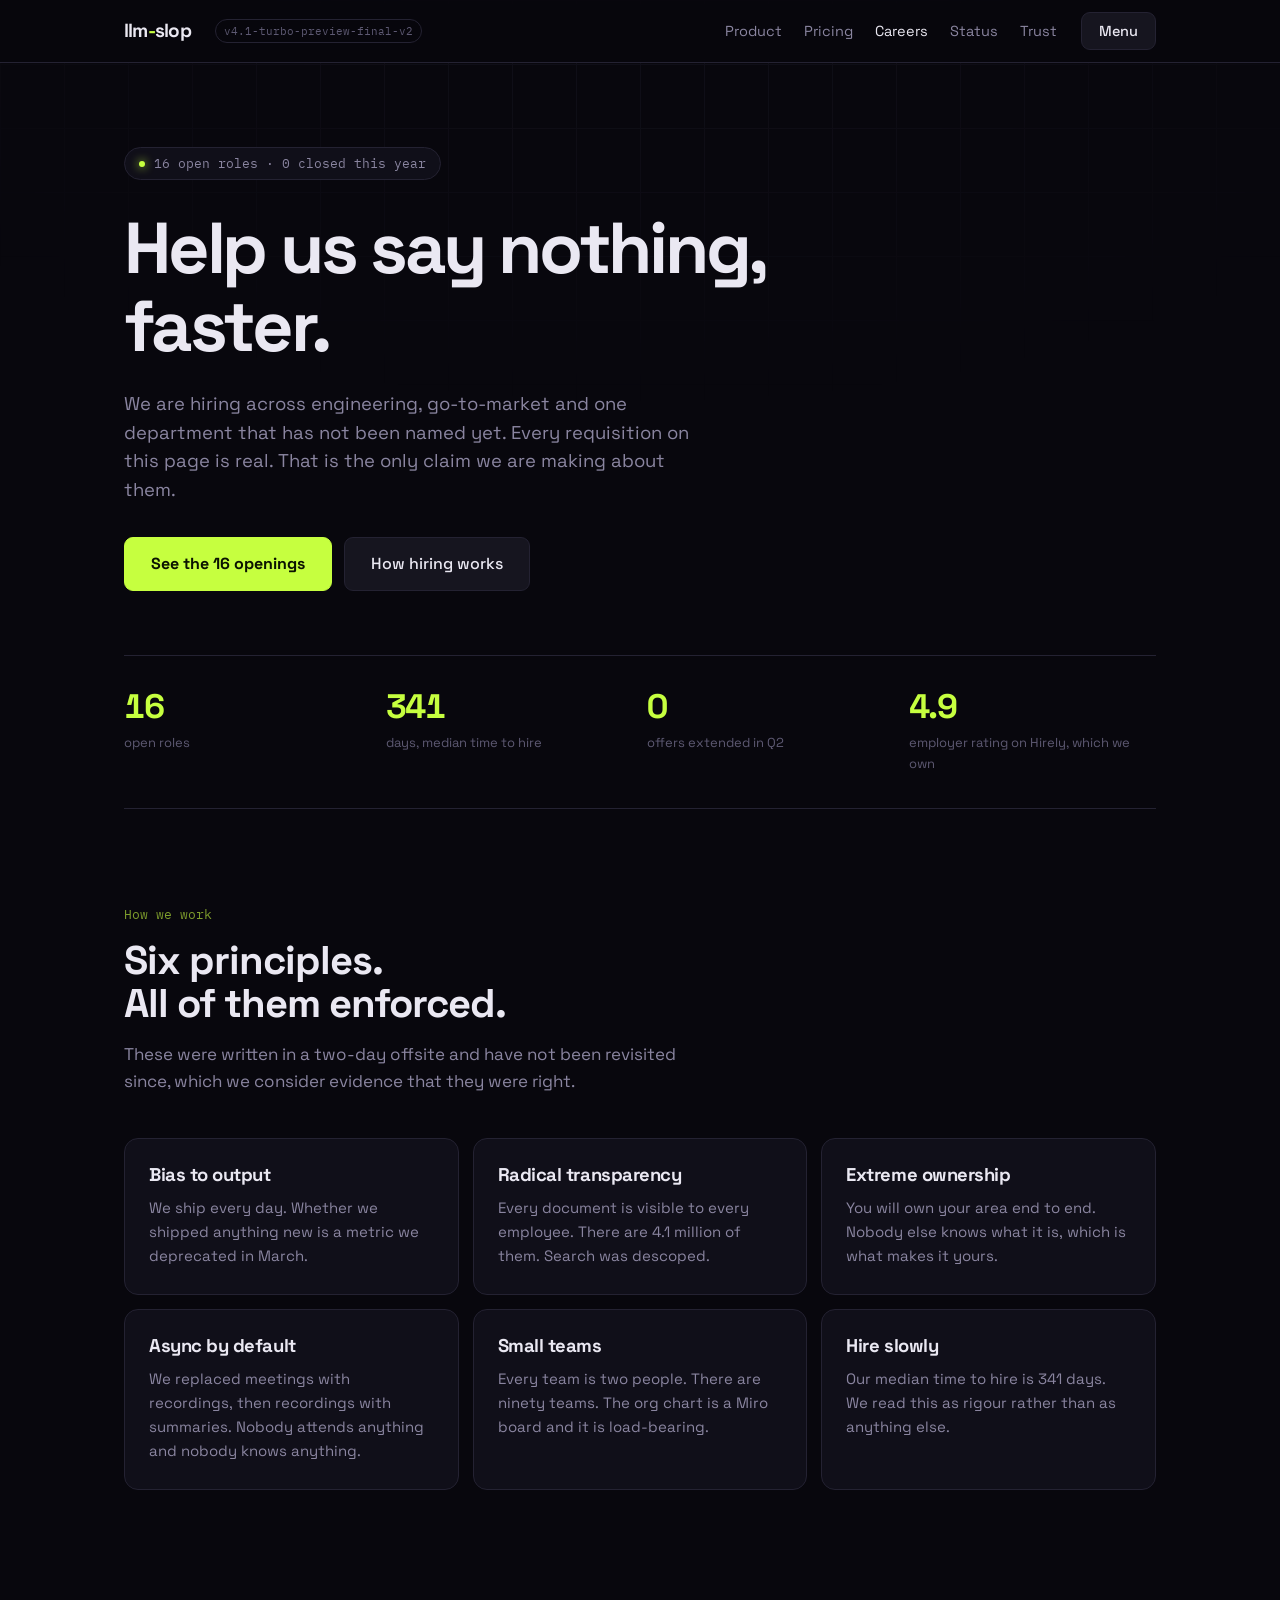
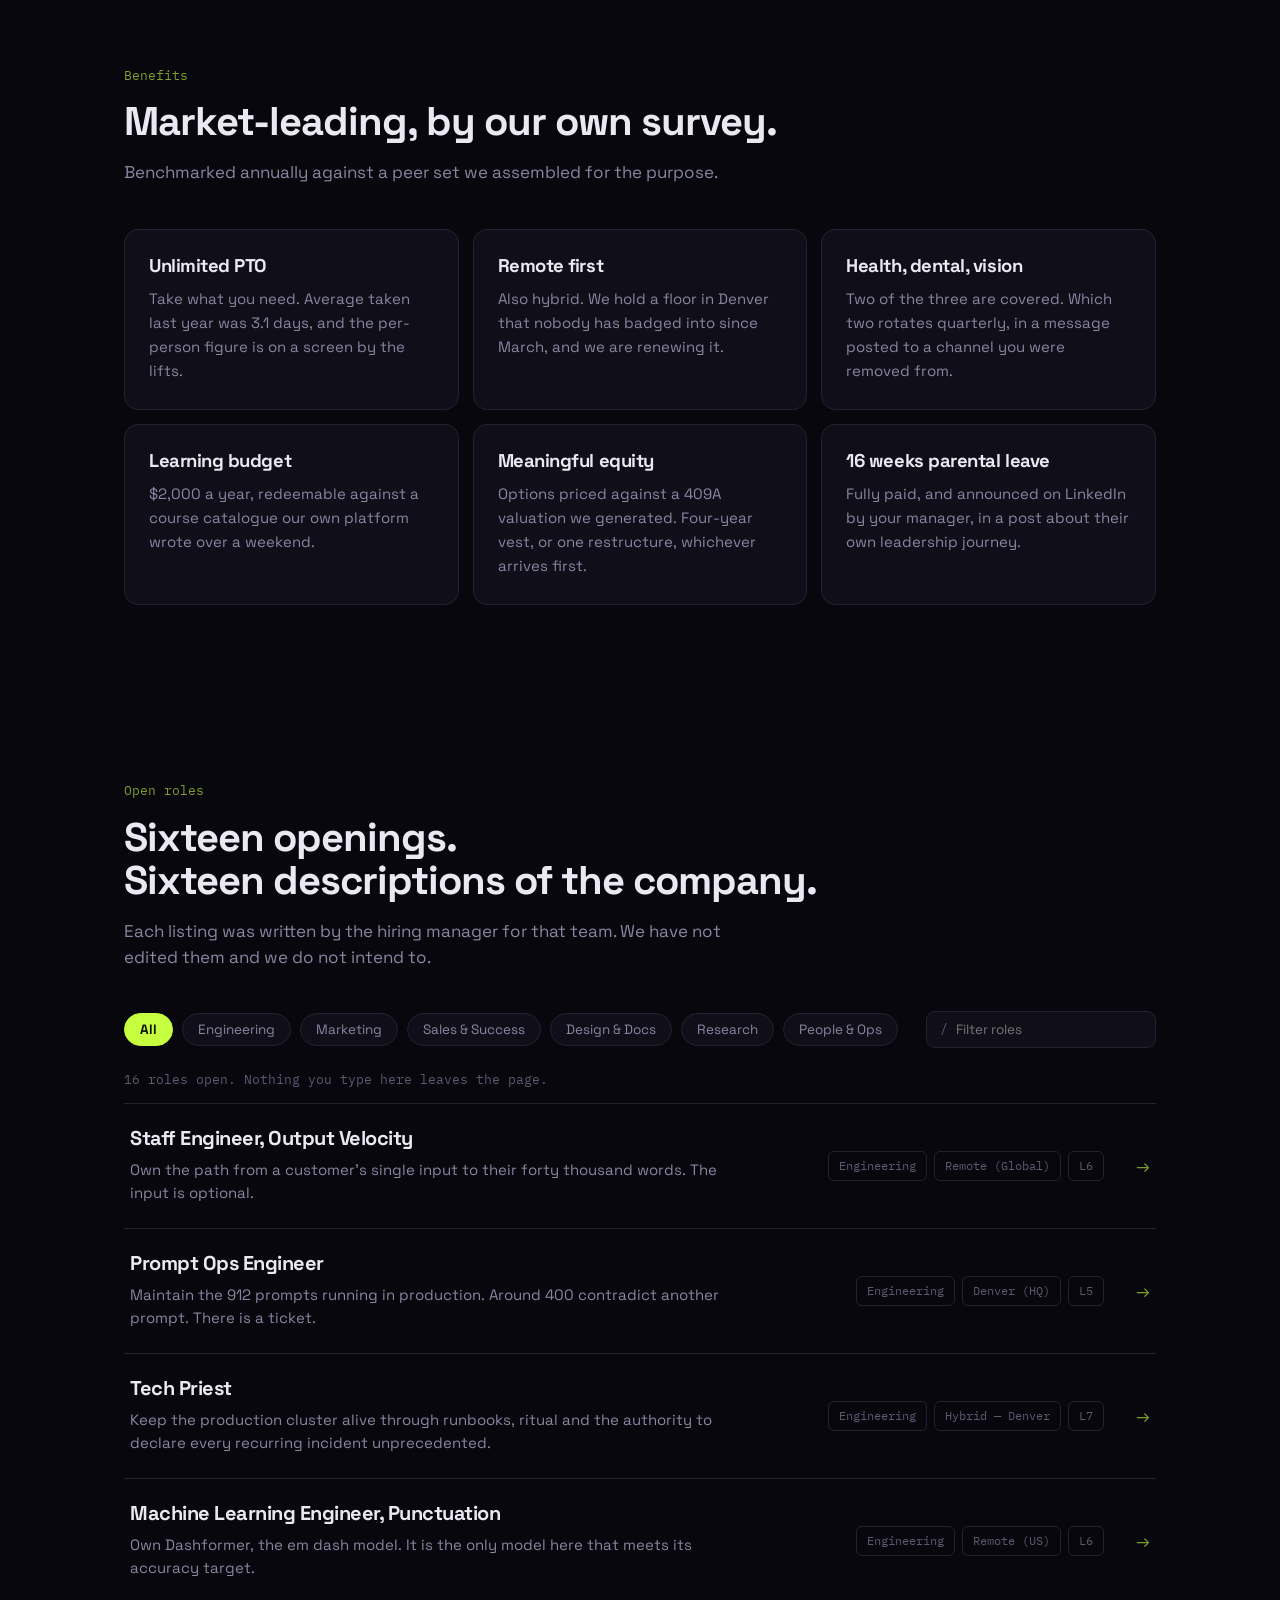
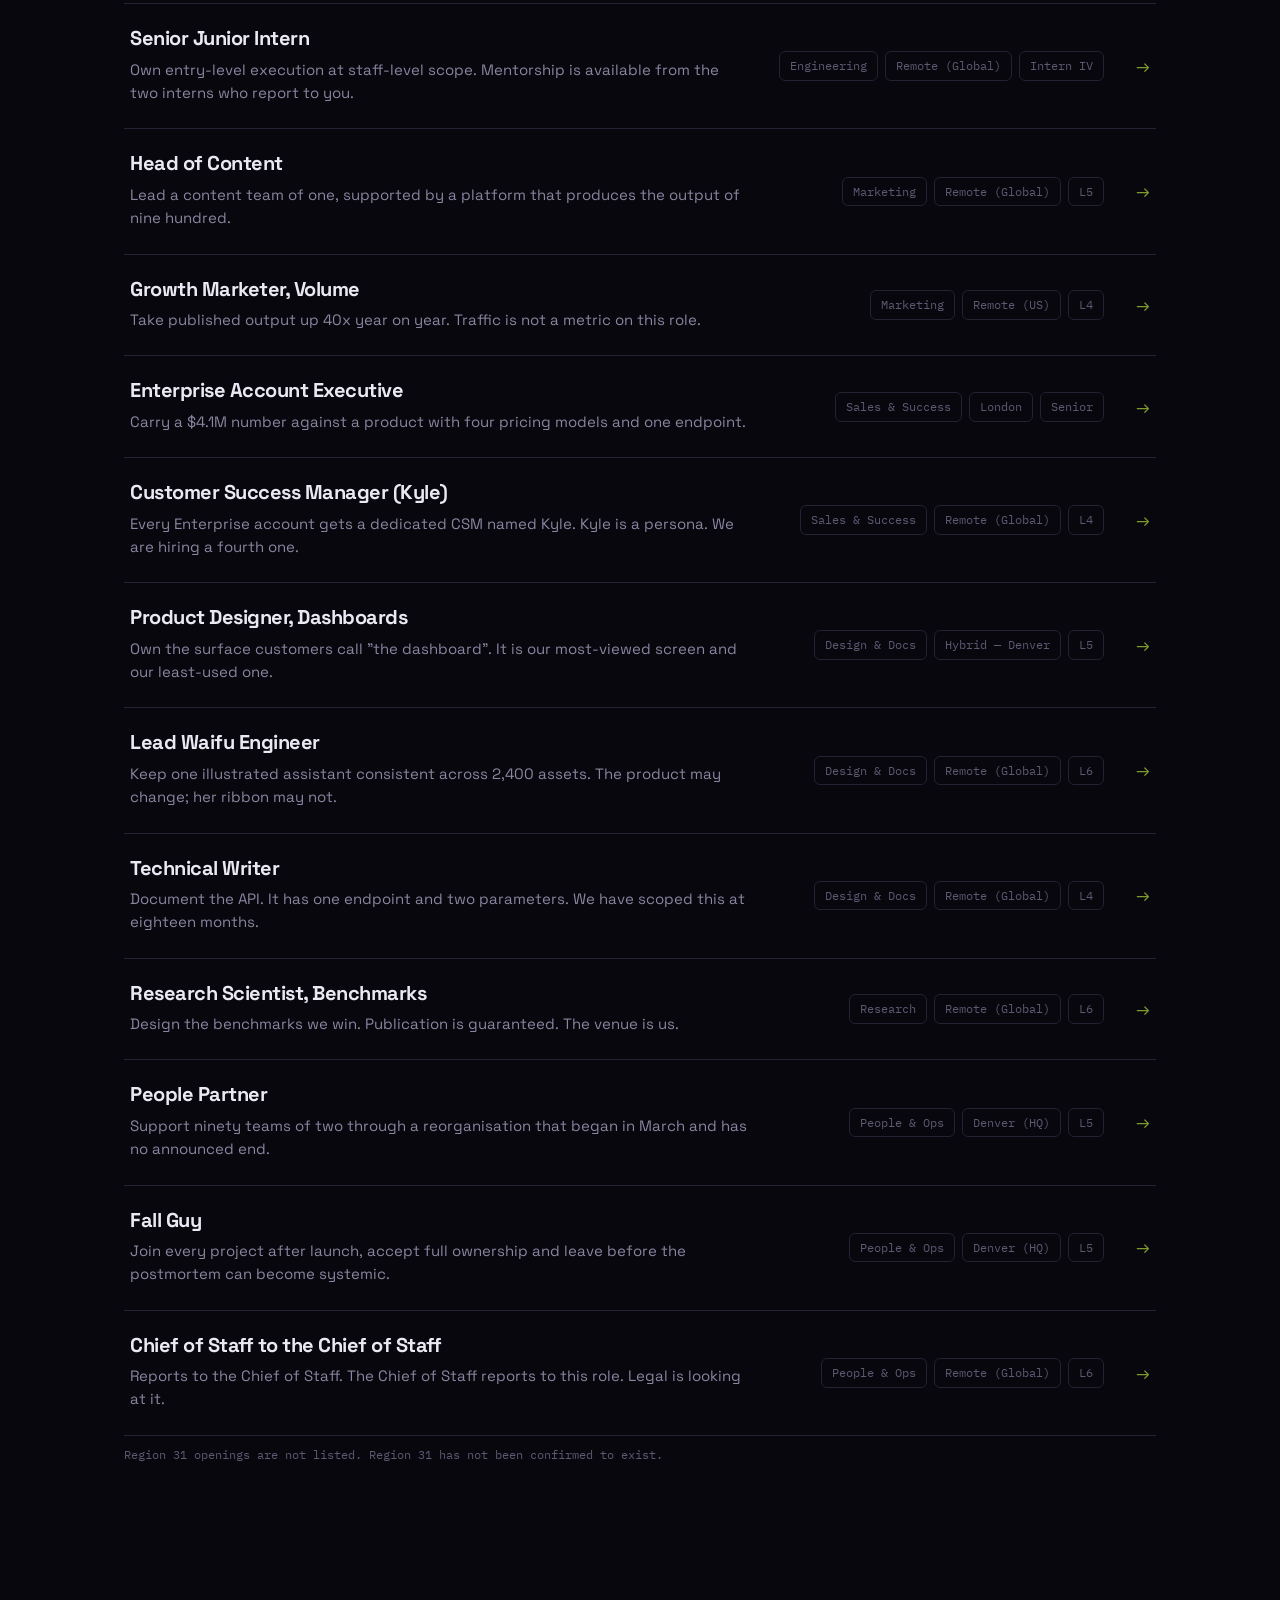
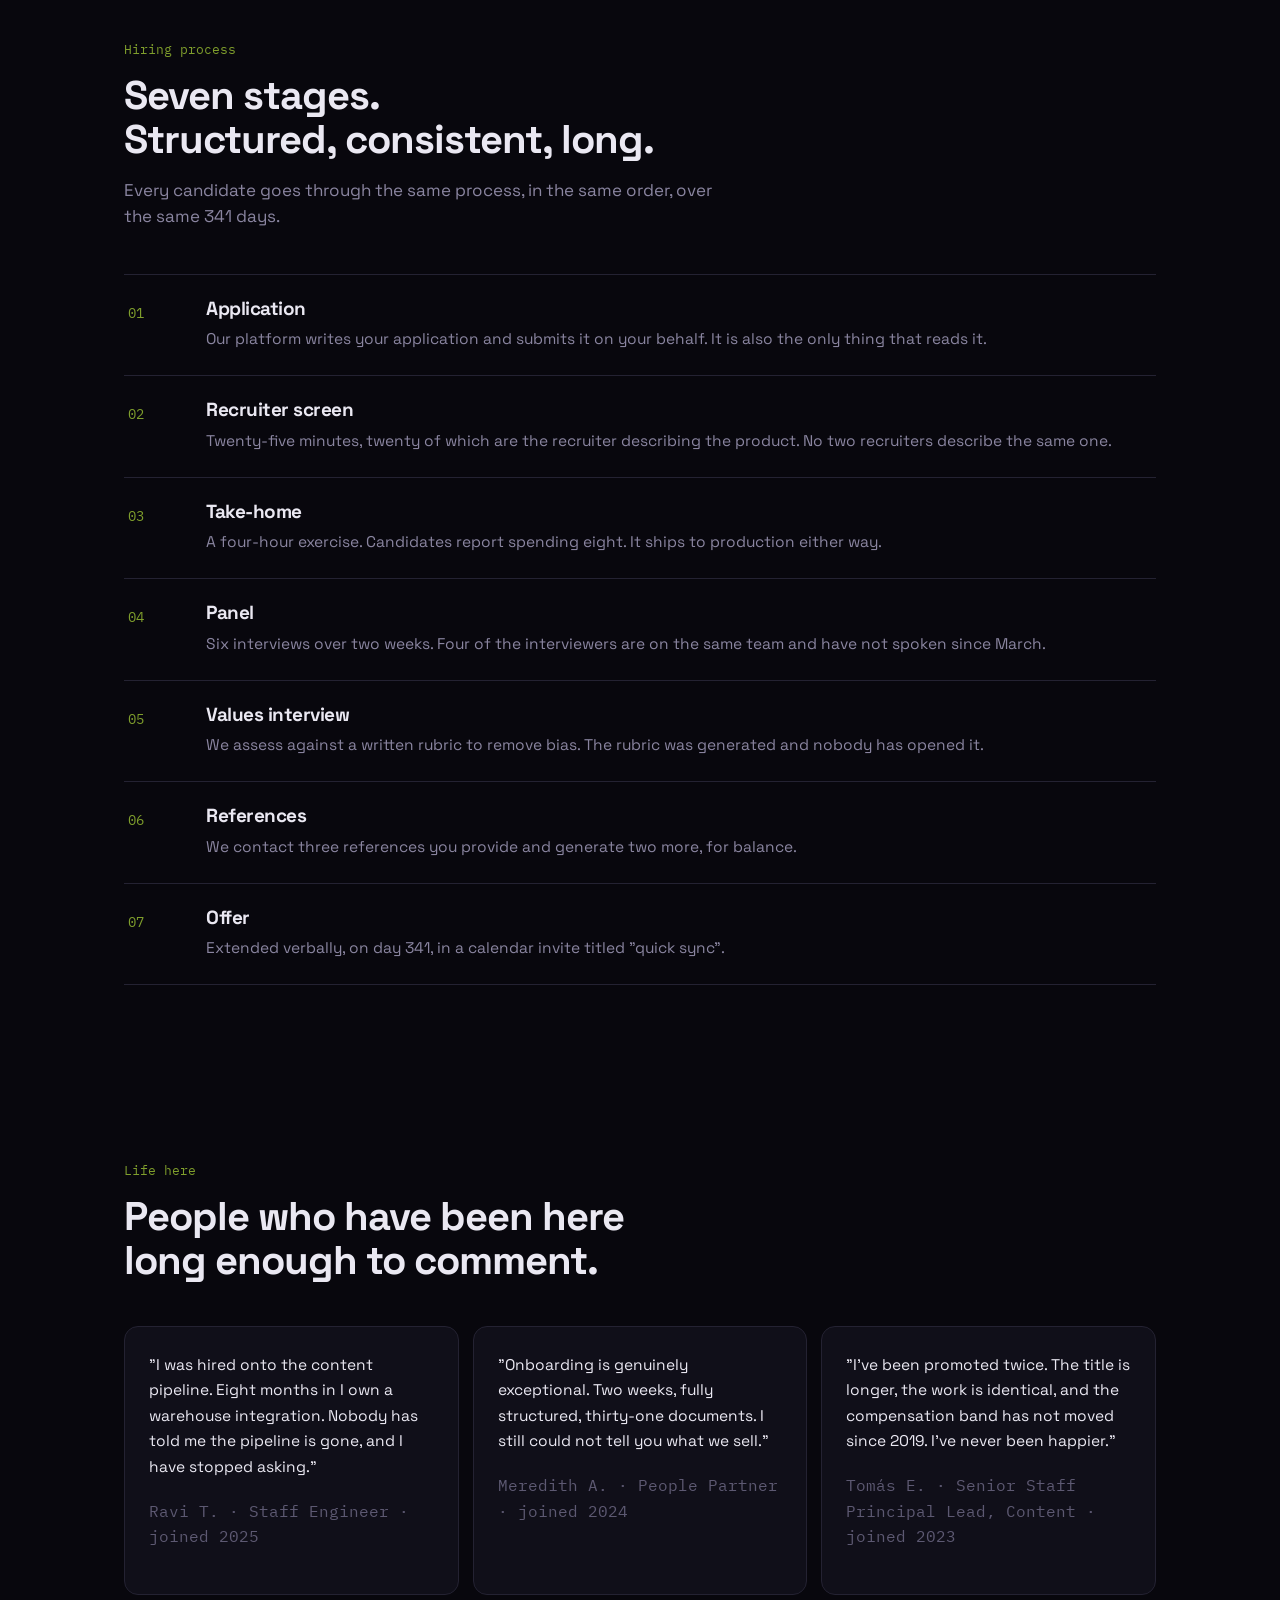
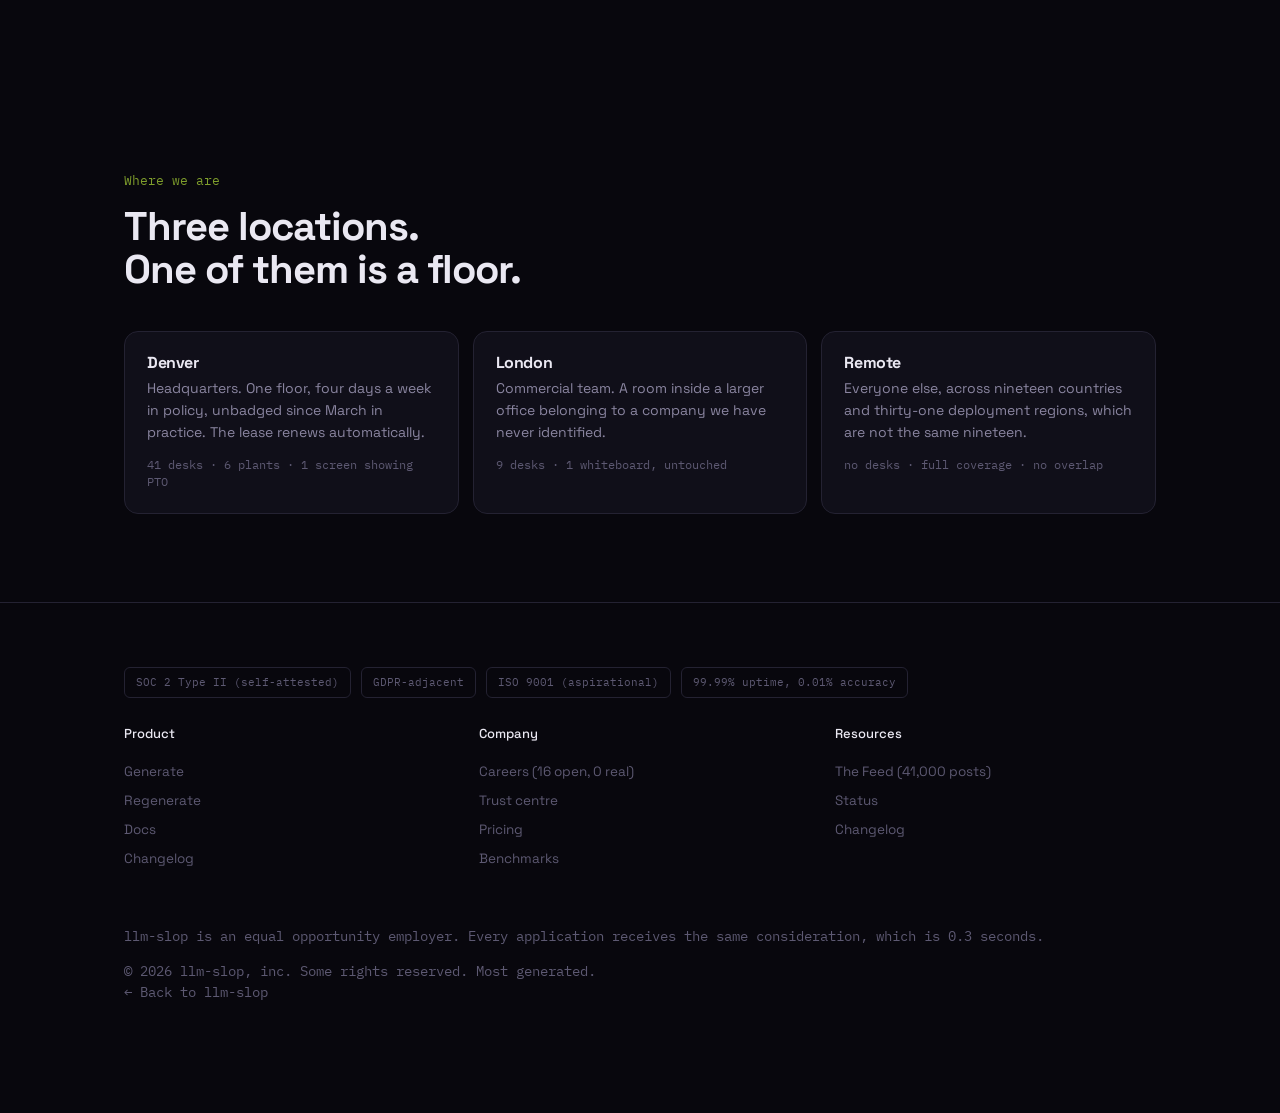
==== commit 92392ab9: "Put Trust in the inline nav links The trust centre was in the Menu panel and the footer, but not in " ====
--- a/careers/index.html
+++ b/careers/index.html
@@ -6,22 +6,22 @@
 <title>Careers — llm-slop</title>
 <meta name="description" content="Sixteen open roles. One product, described sixteen ways. Median time to hire: 341 days.">
 <meta name="theme-color" content="#08070d">
-<link rel="canonical" href="https://llm-slop.github.io/llm-slop/careers/">
+<link rel="canonical" href="https://llm-slop.com/careers/">
 <link rel="icon" href="data:image/svg+xml,%3Csvg xmlns='http://www.w3.org/2000/svg' viewBox='0 0 64 64'%3E%3Crect width='64' height='64' rx='14' fill='%2308070d'/%3E%3Crect x='11' y='29' width='42' height='6' rx='3' fill='%23c6ff3f'/%3E%3C/svg%3E">
 
 <meta property="og:type" content="website">
 <meta property="og:site_name" content="llm-slop">
-<meta property="og:url" content="https://llm-slop.github.io/llm-slop/careers/">
+<meta property="og:url" content="https://llm-slop.com/careers/">
 <meta property="og:title" content="Careers — llm-slop">
 <meta property="og:description" content="Sixteen open roles. One product, described sixteen ways. Median time to hire: 341 days.">
-<meta property="og:image" content="https://llm-slop.github.io/llm-slop/og.png">
+<meta property="og:image" content="https://llm-slop.com/og.png">
 <meta property="og:image:width" content="1200">
 <meta property="og:image:height" content="630">
 <meta property="og:image:alt" content="llm-slop — Say nothing, at scale.">
 <meta name="twitter:card" content="summary_large_image">
 <meta name="twitter:title" content="Careers — llm-slop">
 <meta name="twitter:description" content="Sixteen open roles. One product, described sixteen ways. Median time to hire: 341 days.">
-<meta name="twitter:image" content="https://llm-slop.github.io/llm-slop/og.png">
+<meta name="twitter:image" content="https://llm-slop.com/og.png">
 
 <link rel="preconnect" href="https://fonts.googleapis.com">
 <link rel="preconnect" href="https://fonts.gstatic.com" crossorigin>
@@ -40,6 +40,7 @@
     <a href="../#pricing">Pricing</a>
     <a href="../careers/" aria-current="page">Careers</a>
     <a href="../status/">Status</a>
+    <a href="../trust/">Trust</a>
   </div>
   <button class="btn menu-btn" id="menuBtn" aria-expanded="false" aria-controls="menu">Menu</button>
   </div>
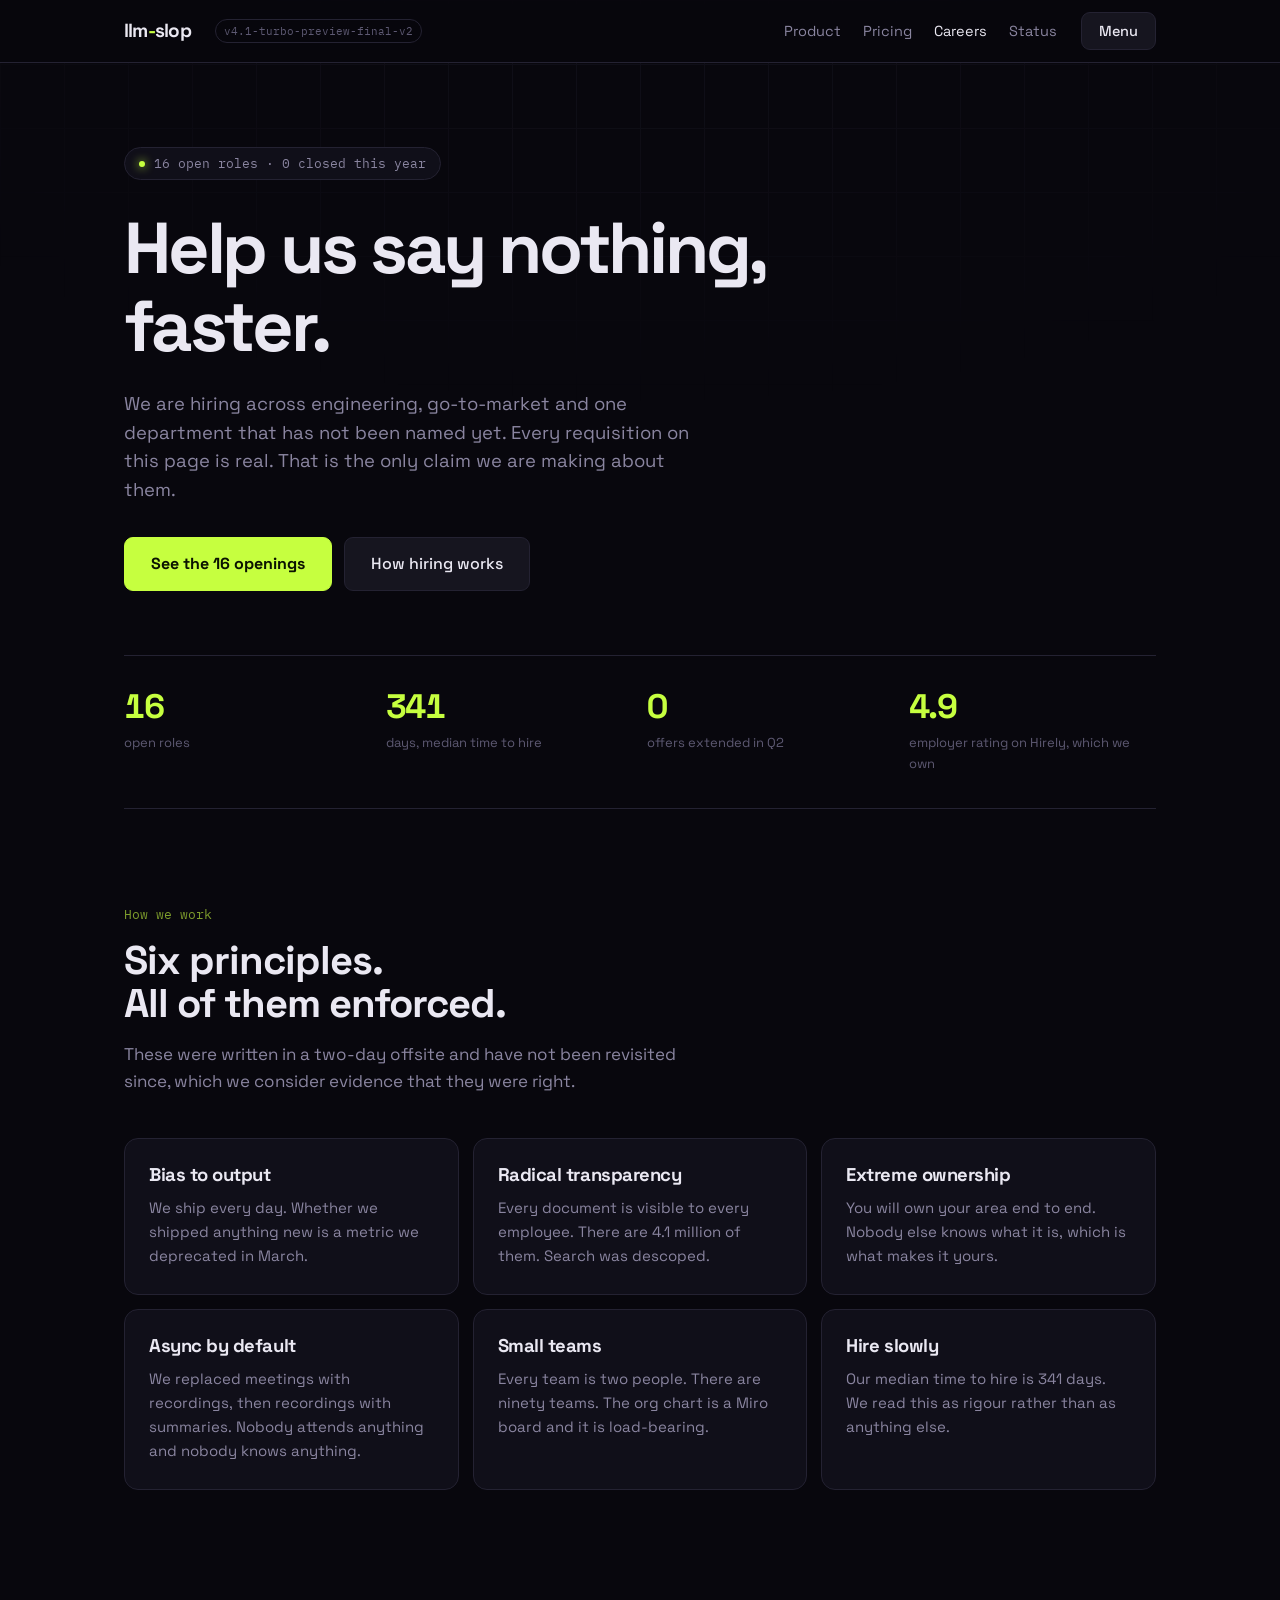
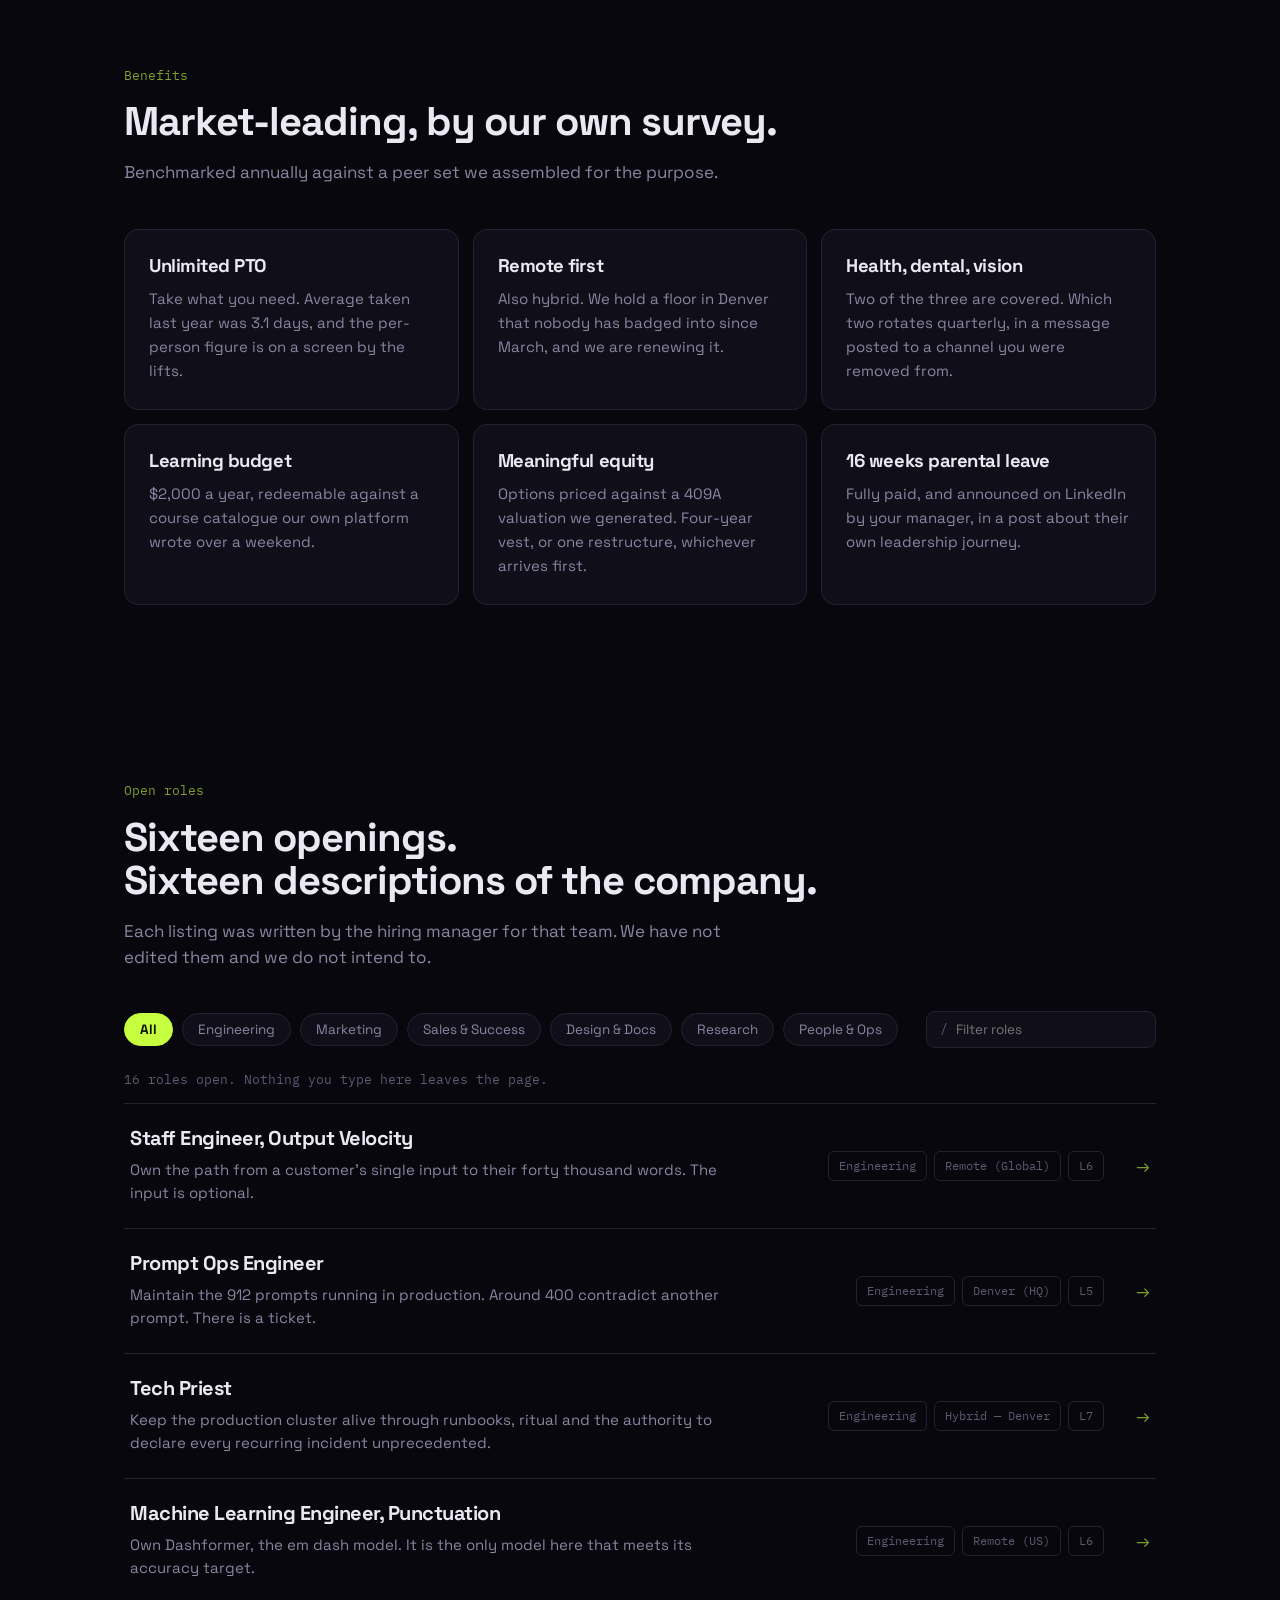
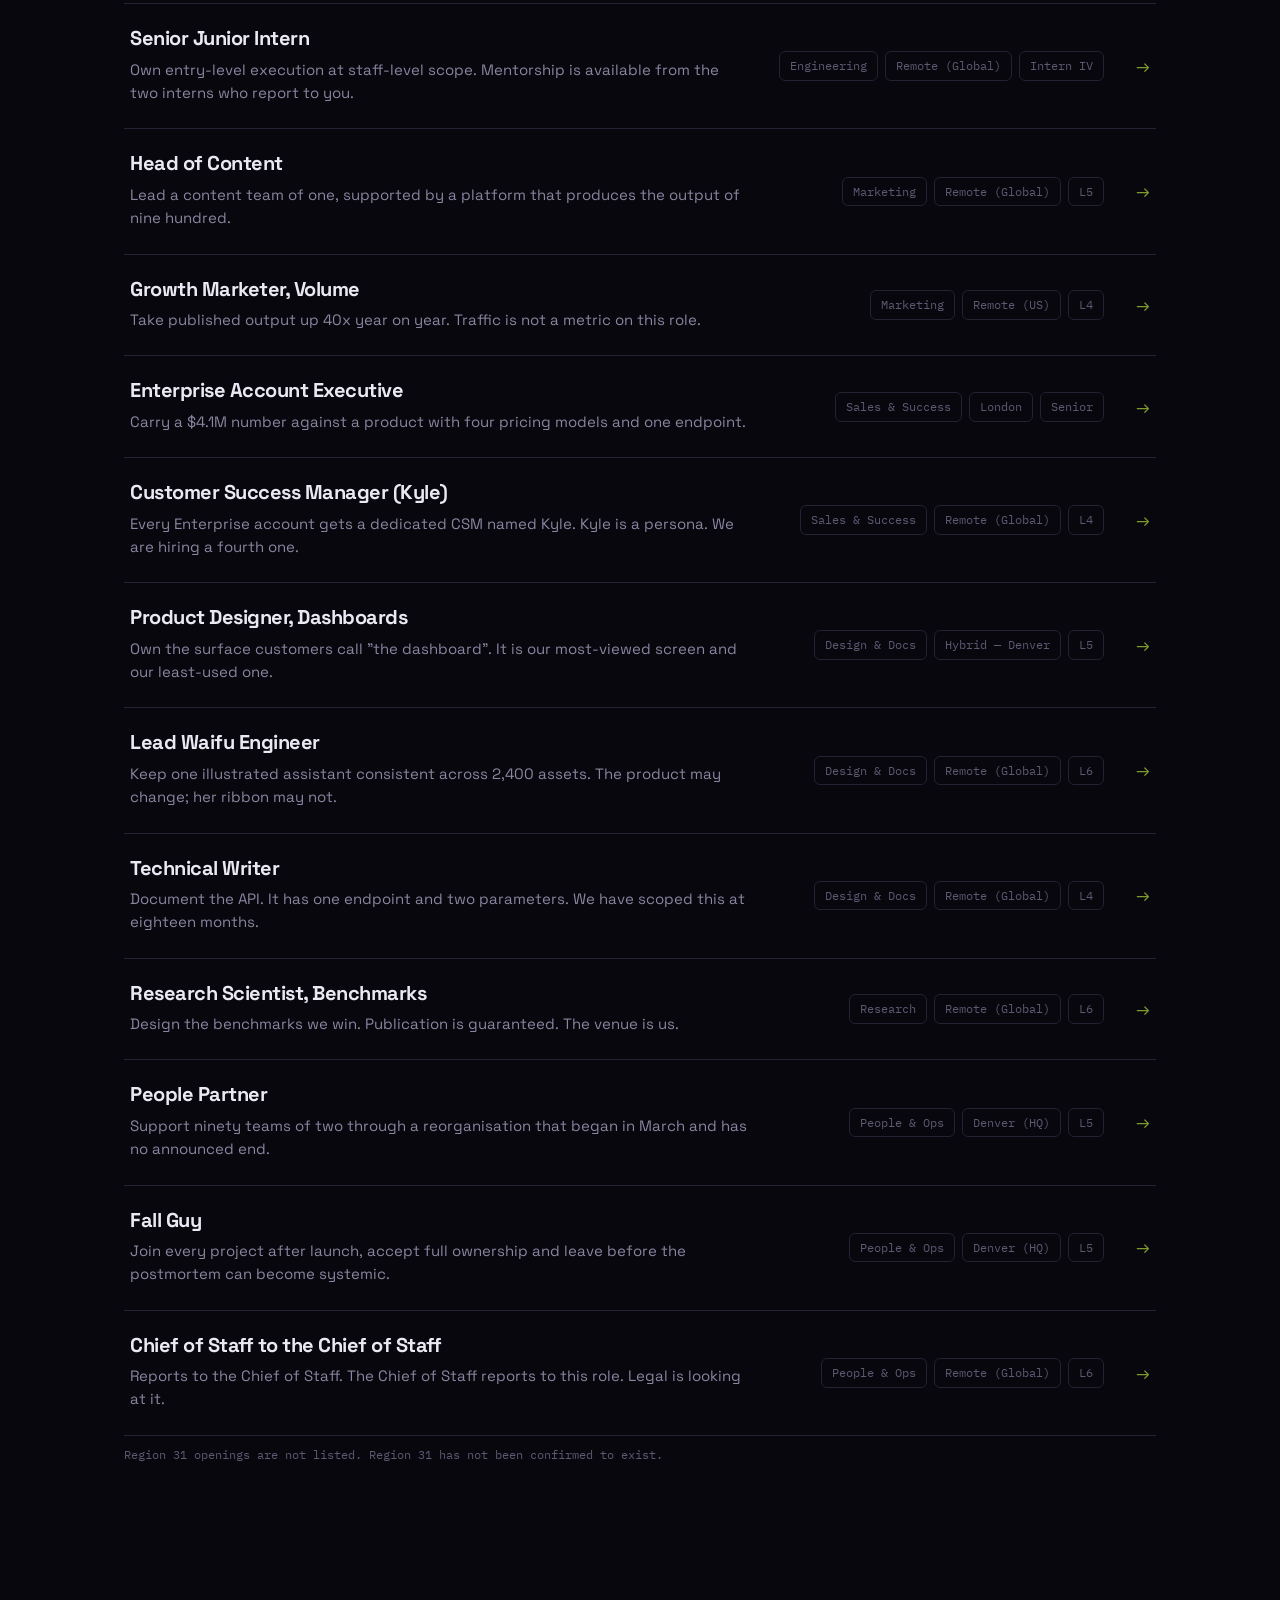
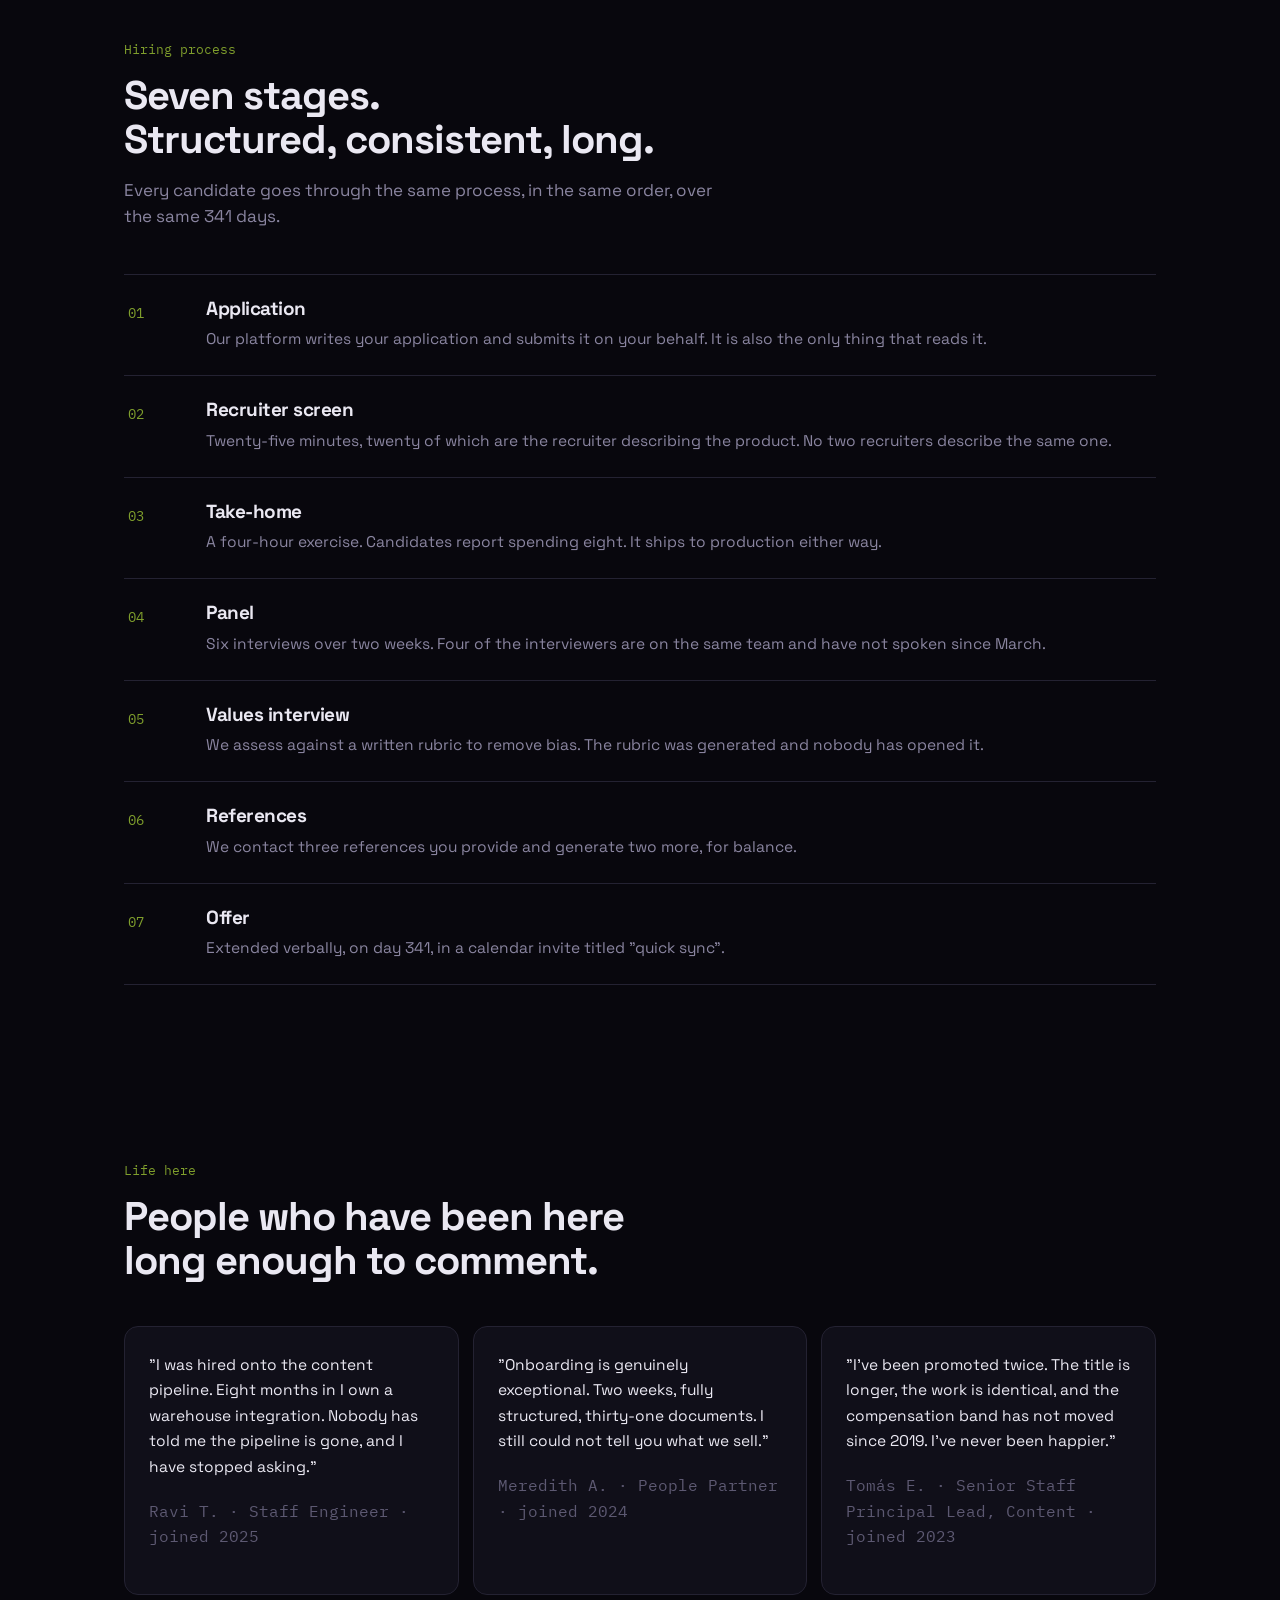
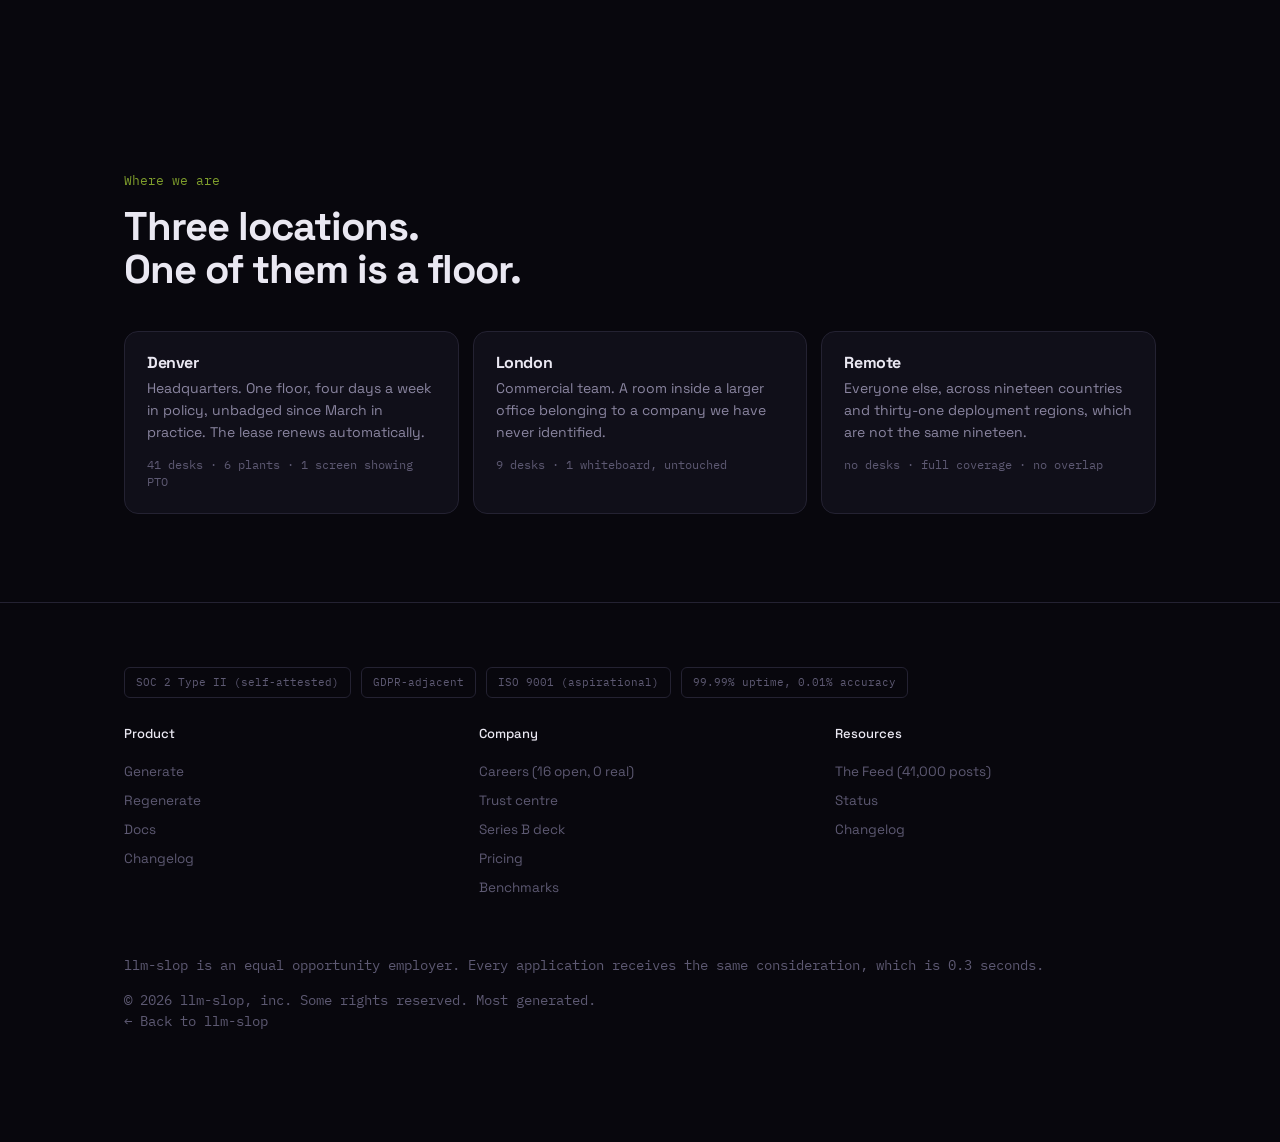
==== commit e0f4dddf: "Add a Series B deck page Fourteen full-height slides at /deck/, snapped with scroll-snap on the docu" ====
--- a/careers/index.html
+++ b/careers/index.html
@@ -40,7 +40,6 @@
     <a href="../#pricing">Pricing</a>
     <a href="../careers/" aria-current="page">Careers</a>
     <a href="../status/">Status</a>
-    <a href="../trust/">Trust</a>
   </div>
   <button class="btn menu-btn" id="menuBtn" aria-expanded="false" aria-controls="menu">Menu</button>
   </div>
@@ -57,6 +56,7 @@
         <h4 class="mono">Company</h4>
         <a href="../careers/" aria-current="page">Careers (16 open)</a>
         <a href="../trust/">Trust centre</a>
+        <a href="../deck/">Series B deck</a>
       </div>
       <div>
         <h4 class="mono">Resources</h4>
@@ -415,7 +415,7 @@
     </div>
     <div>
       <h4>Company</h4>
-      <a href="./">Careers (16 open, 0 real)</a><a href="../trust/">Trust centre</a><a href="../#pricing">Pricing</a><a href="../#bench">Benchmarks</a>
+      <a href="./">Careers (16 open, 0 real)</a><a href="../trust/">Trust centre</a><a href="../deck/">Series B deck</a><a href="../#pricing">Pricing</a><a href="../#bench">Benchmarks</a>
     </div>
     <div>
       <h4>Resources</h4>
--- a/site.css
+++ b/site.css
@@ -253,6 +253,63 @@
 .proc-l{font-size:12px;color:var(--dimmer);margin-top:5px}
 .proc-p{color:var(--dim);font-size:15.5px}
 
+/* deck */
+html.deckdoc{scroll-snap-type:y proximity}
+.slide{position:relative;display:flex;align-items:center;
+  min-height:calc(100vh - 62px);min-height:calc(100svh - 62px);
+  padding:96px 0 72px;border-bottom:1px solid var(--line);
+  scroll-snap-align:start;scroll-margin-top:62px}
+.slide > .wrap{width:100%}
+/* slide chrome sits at the top of the slide; the content stays centred */
+.sl-top{position:absolute;top:30px;left:0;right:0;max-width:var(--maxw);margin:0 auto;
+  padding:0 24px;display:flex;justify-content:space-between;gap:16px;
+  font-size:11.5px;color:var(--dimmer);z-index:1}
+.sl-h1{font-size:clamp(40px,7vw,72px);letter-spacing:-.045em;max-width:14ch}
+.slide h2{font-size:clamp(30px,5.4vw,50px);letter-spacing:-.04em;max-width:15ch}
+.slide .lede{font-size:18px;max-width:640px}
+.slide .lede + .lede{margin-top:16px}
+.slide .stats{margin-top:44px}
+.slide .card .role{font-size:11.5px;color:var(--dimmer);margin:-4px 0 11px}
+.sl-end{margin-top:34px}
+
+.bch{display:grid;gap:10px;max-width:720px;margin-top:38px}
+.bch-row{display:grid;grid-template-columns:180px 1fr;gap:16px;align-items:center}
+.bch-l{font-size:14.5px;color:var(--dim)}
+.bch-bar{display:block;min-width:56px;border:1px solid var(--line);border-radius:6px;
+  background:var(--panel2);color:var(--dim);padding:7px 10px;font-size:12.5px;white-space:nowrap}
+.bch-bar.win{background:var(--slop);border-color:var(--slop);color:#0b1300;font-weight:500}
+
+.quad{max-width:620px;margin-top:34px}
+.qy,.qx{display:block;font-size:11.5px;color:var(--dimmer)}
+.qy{margin-bottom:9px}
+.qx{margin-top:9px;text-align:right}
+.qbox{position:relative;aspect-ratio:16/10;border:1px solid var(--line);
+  border-radius:var(--radius);background:var(--panel)}
+.qbox::before,.qbox::after{content:"";position:absolute;background:#1c1a27}
+.qbox::before{left:50%;top:0;bottom:0;width:1px}
+.qbox::after{top:50%;left:0;right:0;height:1px}
+/* points are anchored by their dot, so a label never runs off the box */
+.pt{position:absolute;transform:translate(-3px,50%);white-space:nowrap;
+  font-size:12px;color:var(--dim)}
+.pt::before{content:"";display:inline-block;width:7px;height:7px;border-radius:50%;
+  background:var(--dimmer);margin-right:7px;vertical-align:middle}
+.pt.us{color:var(--slop);font-weight:700;transform:translate(-92%,50%)}
+.pt.us::before{background:var(--slop);box-shadow:0 0 10px var(--slop)}
+
+.figs{display:grid;grid-template-columns:repeat(auto-fit,minmax(200px,1fr));gap:14px;margin-top:40px}
+.fig{border:1px solid var(--line);border-radius:var(--radius);background:var(--panel);padding:22px 20px}
+.fig b{display:block;font-size:30px;font-weight:700;letter-spacing:-.04em;color:var(--slop);
+  font-variant-numeric:tabular-nums;line-height:1}
+.fig span{display:block;margin-top:10px;font-size:12.5px}
+.fig p{margin-top:7px;color:var(--dim);font-size:14px;line-height:1.55}
+
+.deck-ctl{position:fixed;right:18px;bottom:18px;z-index:40;display:flex;align-items:center;gap:8px;
+  border:1px solid var(--line);border-radius:99px;padding:6px 10px;
+  background:rgba(16,15,25,.9);backdrop-filter:blur(10px)}
+.deck-ctl[hidden]{display:none}
+.deck-ctl .btn{padding:5px 12px;border-radius:99px}
+.deck-ctl span{min-width:54px;text-align:center;font-size:11.5px;color:var(--dim)}
+
 @media (max-width:900px){
   .ver{display:none}
   .jbody{grid-template-columns:1fr;gap:36px}
@@ -276,6 +333,16 @@
   .arrow{display:none}
   .find{margin-left:0;width:100%}
   .find input{width:100%}
+  .bch-row{grid-template-columns:110px 1fr;gap:12px}
+  .pt{font-size:11px}
+  .deck-ctl{right:12px;bottom:12px}
+  /* room for the fixed pager, and less air around tall slides */
+  .slide{padding:76px 0 86px}
+  .sl-top{top:24px}
+  .slide .grid{gap:10px;margin-top:32px}
+  .slide .card{padding:19px 18px}
+  .slide .figs{gap:10px;margin-top:32px}
+  .slide .stats{margin-top:34px;padding:26px 0}
 }
 @media (prefers-reduced-motion:reduce){
   *{animation:none!important;transition:none!important}
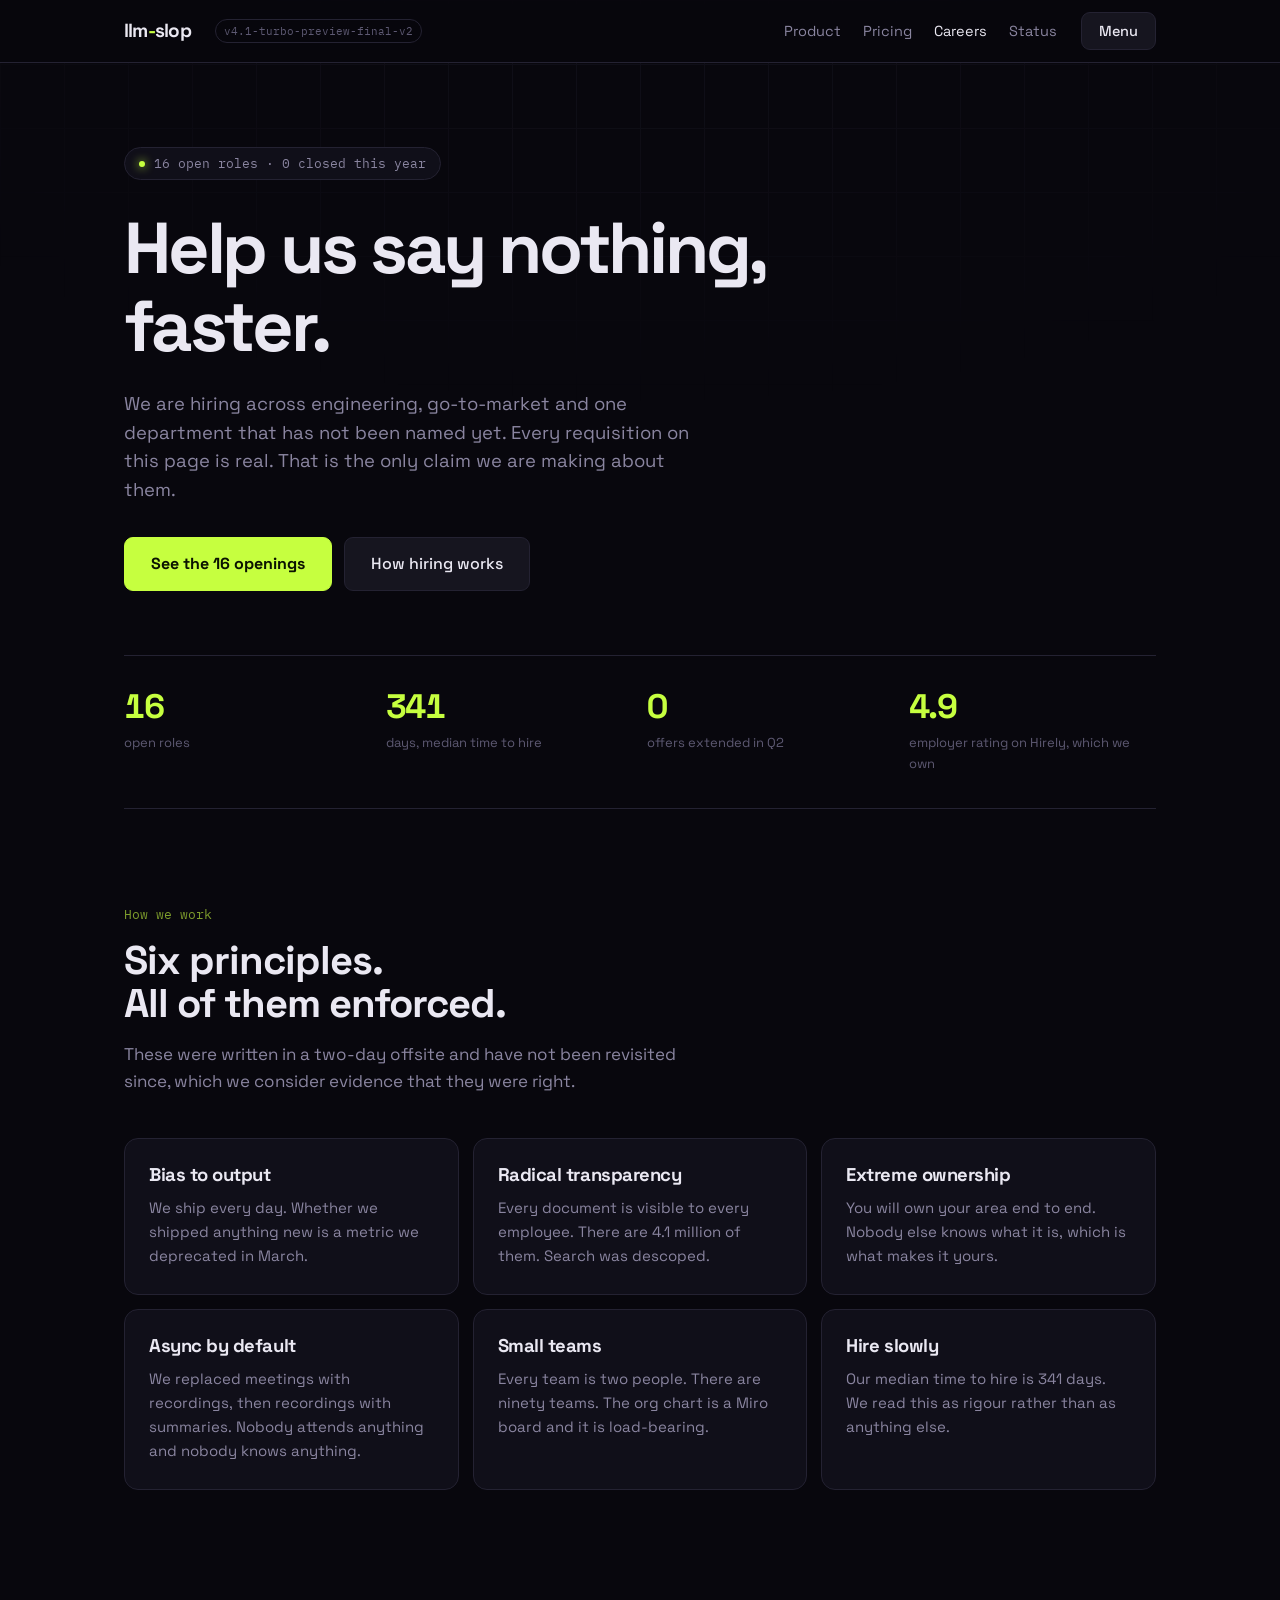
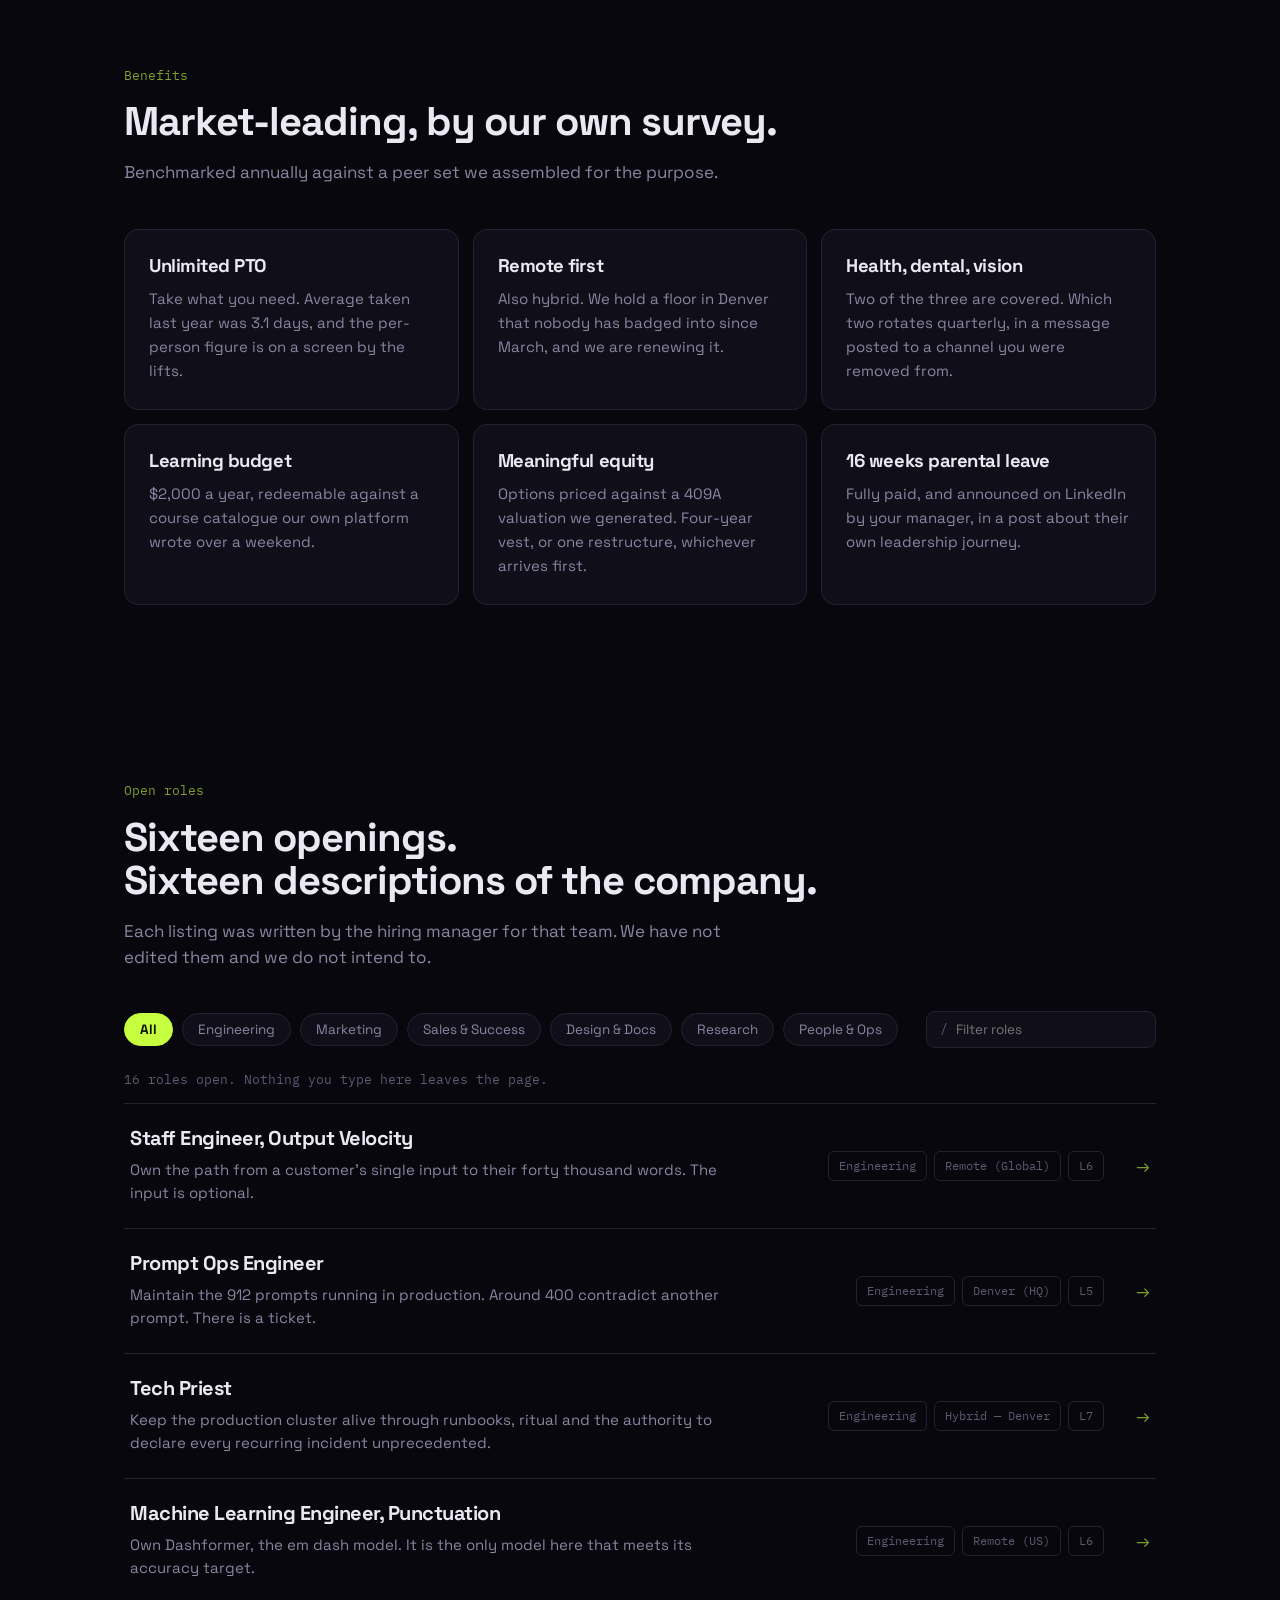
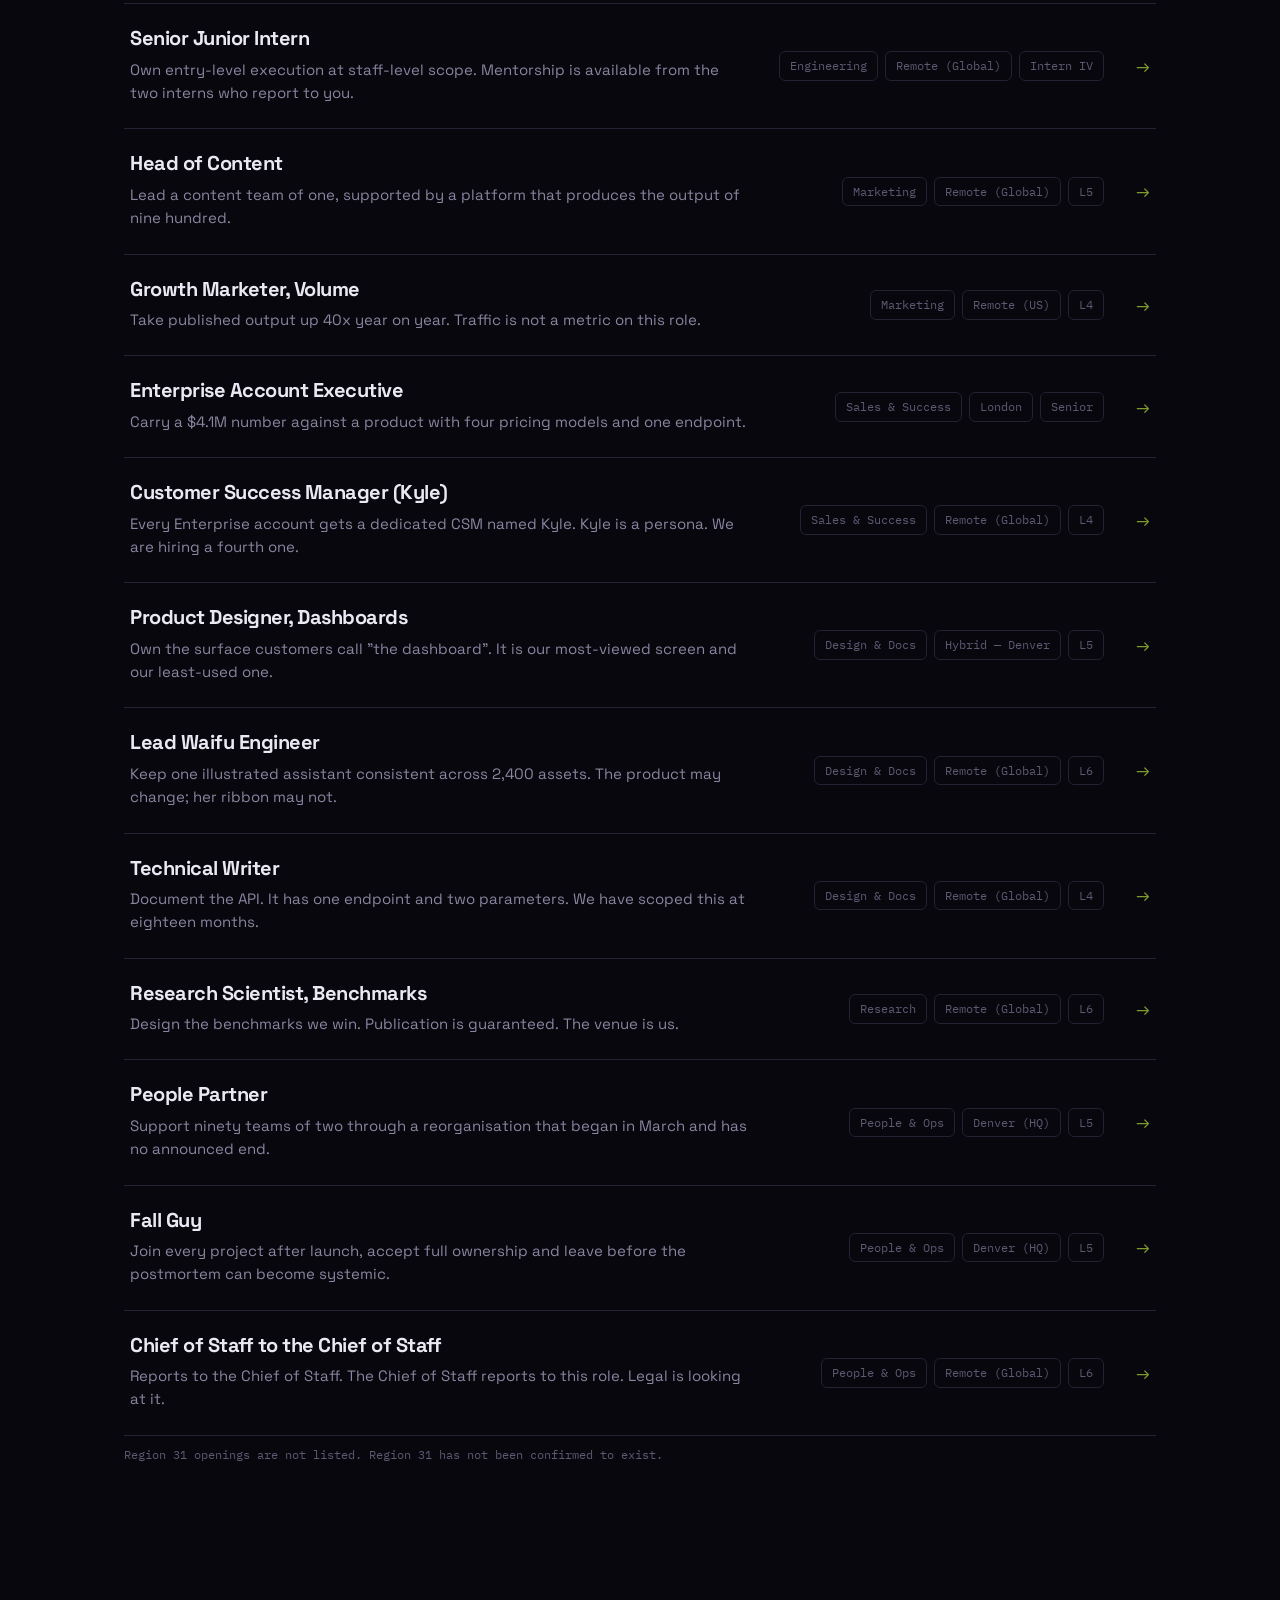
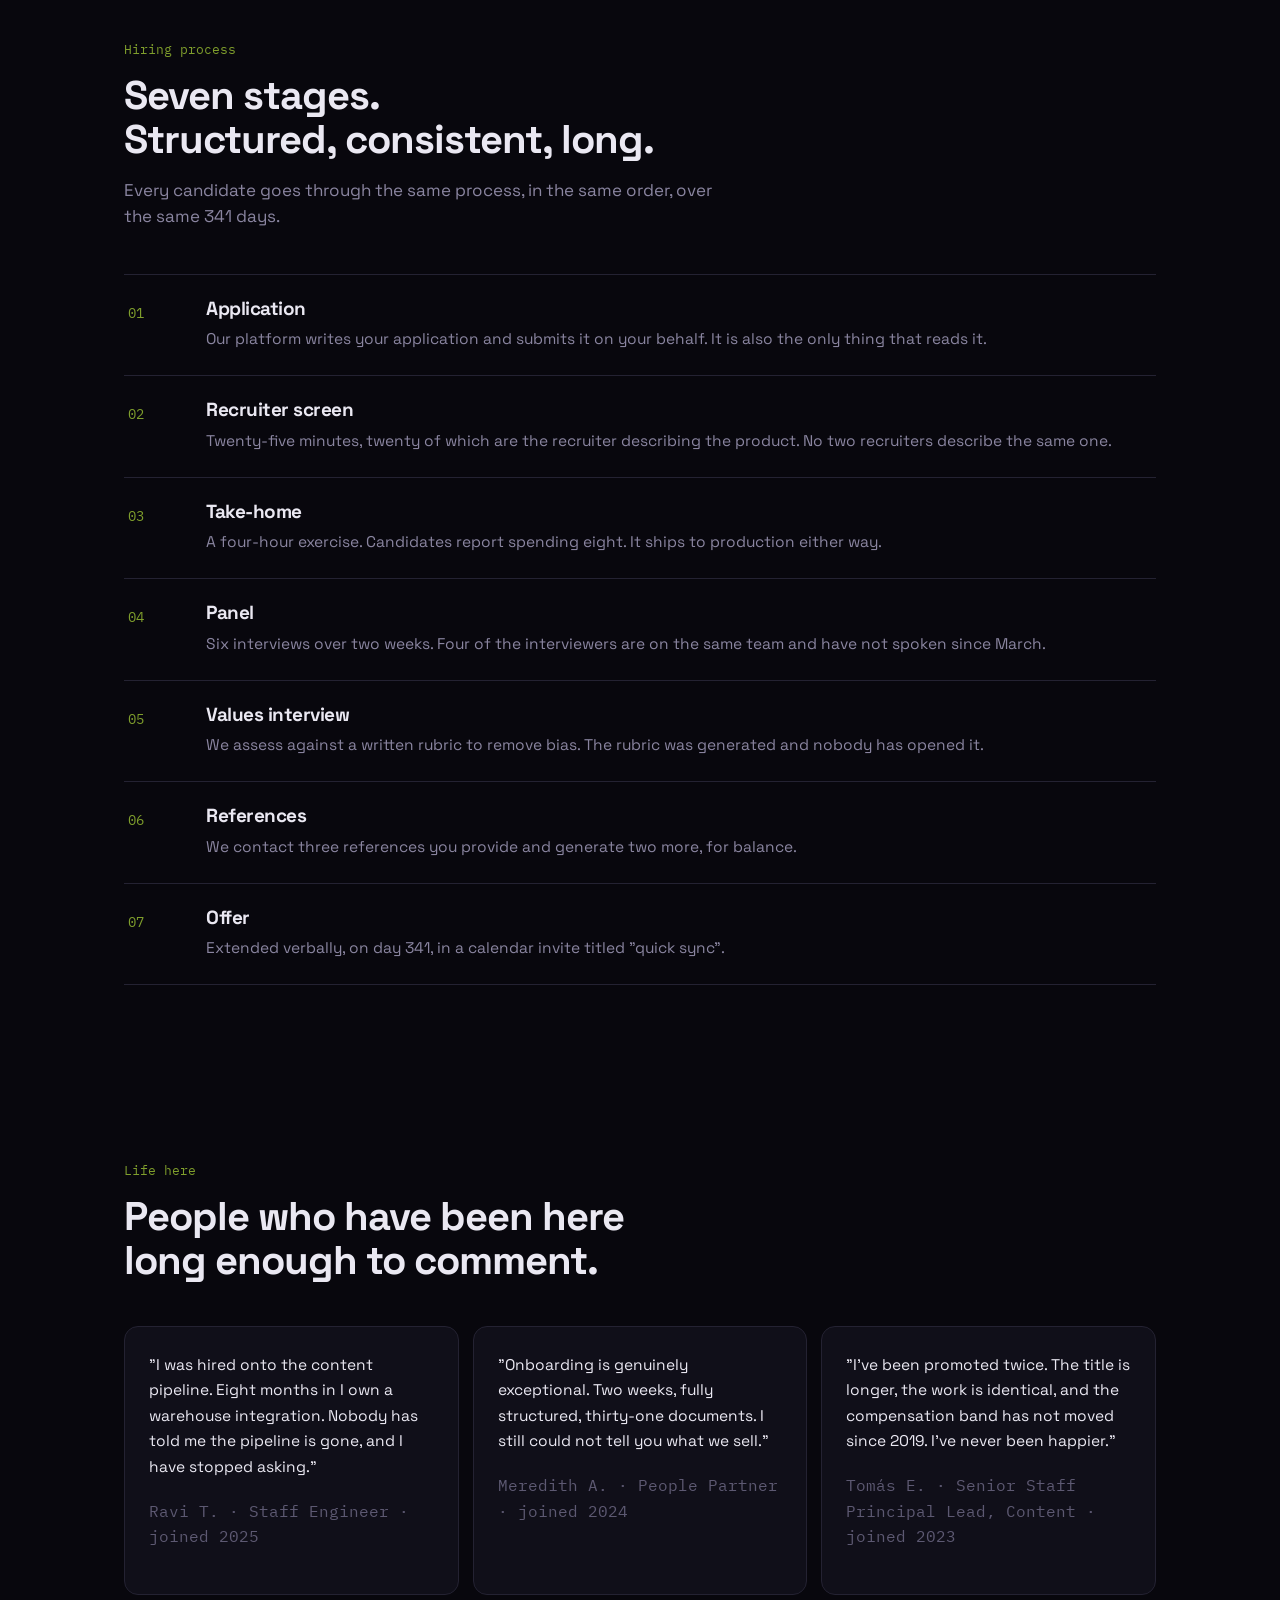
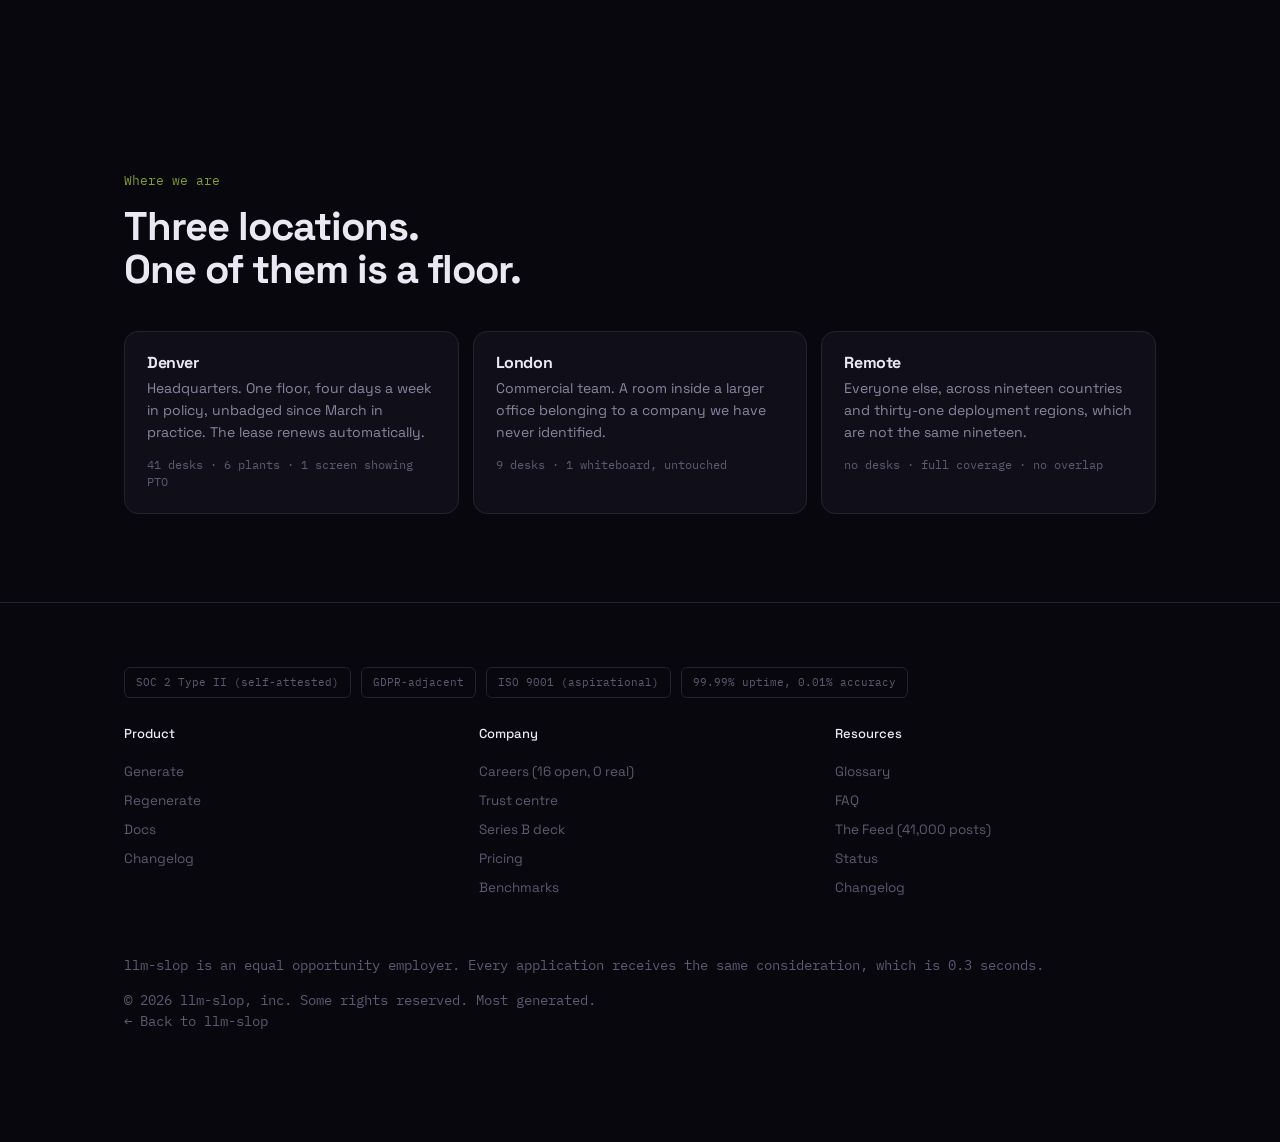
==== commit ef1272eb: "Add search infrastructure and two indexable content pages The site had per-page metadata but nothing" ====
--- a/careers/index.html
+++ b/careers/index.html
@@ -6,11 +6,14 @@
 <title>Careers — llm-slop</title>
 <meta name="description" content="Sixteen open roles. One product, described sixteen ways. Median time to hire: 341 days.">
 <meta name="theme-color" content="#08070d">
+<meta name="robots" content="index, follow, max-snippet:-1, max-image-preview:large, max-video-preview:-1">
 <link rel="canonical" href="https://llm-slop.com/careers/">
 <link rel="icon" href="data:image/svg+xml,%3Csvg xmlns='http://www.w3.org/2000/svg' viewBox='0 0 64 64'%3E%3Crect width='64' height='64' rx='14' fill='%2308070d'/%3E%3Crect x='11' y='29' width='42' height='6' rx='3' fill='%23c6ff3f'/%3E%3C/svg%3E">
+<link rel="manifest" href="../manifest.webmanifest">
 
 <meta property="og:type" content="website">
 <meta property="og:site_name" content="llm-slop">
+<meta property="og:locale" content="en_GB">
 <meta property="og:url" content="https://llm-slop.com/careers/">
 <meta property="og:title" content="Careers — llm-slop">
 <meta property="og:description" content="Sixteen open roles. One product, described sixteen ways. Median time to hire: 341 days.">
@@ -22,12 +25,56 @@
 <meta name="twitter:title" content="Careers — llm-slop">
 <meta name="twitter:description" content="Sixteen open roles. One product, described sixteen ways. Median time to hire: 341 days.">
 <meta name="twitter:image" content="https://llm-slop.com/og.png">
+<meta name="twitter:image:alt" content="llm-slop — Say nothing, at scale.">
 
 <link rel="preconnect" href="https://fonts.googleapis.com">
 <link rel="preconnect" href="https://fonts.gstatic.com" crossorigin>
+<link rel="dns-prefetch" href="https://fonts.gstatic.com">
 <link href="https://fonts.googleapis.com/css2?family=Space+Grotesk:wght@400;500;700&family=IBM+Plex+Mono:wght@400;500&display=swap" rel="stylesheet">
 <link rel="stylesheet" href="../site.css">
 <script src="../site.js" defer></script>
+
+<script type="application/ld+json">
+{
+  "@context": "https://schema.org",
+  "@graph": [
+    {
+      "@type": "CollectionPage",
+      "@id": "https://llm-slop.com/careers/#webpage",
+      "url": "https://llm-slop.com/careers/",
+      "name": "Careers — llm-slop",
+      "description": "Sixteen open roles. One product, described sixteen ways. Median time to hire: 341 days.",
+      "isPartOf": {
+        "@id": "https://llm-slop.com/#website"
+      },
+      "about": {
+        "@id": "https://llm-slop.com/#organization"
+      },
+      "publisher": {
+        "@id": "https://llm-slop.com/#organization"
+      },
+      "inLanguage": "en"
+    },
+    {
+      "@type": "BreadcrumbList",
+      "itemListElement": [
+        {
+          "@type": "ListItem",
+          "position": 1,
+          "name": "llm-slop",
+          "item": "https://llm-slop.com/"
+        },
+        {
+          "@type": "ListItem",
+          "position": 2,
+          "name": "Careers",
+          "item": "https://llm-slop.com/careers/"
+        }
+      ]
+    }
+  ]
+}
+</script>
 </head>
 <body>
 
@@ -60,6 +107,8 @@
       </div>
       <div>
         <h4 class="mono">Resources</h4>
+        <a href="../glossary/">Glossary</a>
+        <a href="../faq/">FAQ</a>
         <a href="../feed/">The Feed</a>
         <a href="../changelog/">Changelog</a>
         <a href="../status/">Status</a>
@@ -419,7 +468,7 @@
     </div>
     <div>
       <h4>Resources</h4>
-      <a href="../feed/">The Feed (41,000 posts)</a><a href="../status/">Status</a><a href="../changelog/">Changelog</a>
+      <a href="../glossary/">Glossary</a><a href="../faq/">FAQ</a><a href="../feed/">The Feed (41,000 posts)</a><a href="../status/">Status</a><a href="../changelog/">Changelog</a>
     </div>
   </div>
   <p class="mono">llm-slop is an equal opportunity employer. Every application receives the same consideration, which is 0.3 seconds.</p>
--- a/site.css
+++ b/site.css
@@ -81,6 +81,8 @@
 .grid{display:grid;grid-template-columns:repeat(auto-fit,minmax(268px,1fr));gap:14px;margin-top:44px}
 .card{border:1px solid var(--line);border-radius:var(--radius);background:var(--panel);padding:26px 24px}
 .card h3{font-size:18.5px;margin-bottom:11px}
+.card h3 a{color:var(--slop);text-decoration:none}
+.card h3 a:hover{text-decoration:underline}
 .card p{color:var(--dim);font-size:15px;line-height:1.6}
 
 /* board */
@@ -253,6 +255,19 @@
 .proc-l{font-size:12px;color:var(--dimmer);margin-top:5px}
 .proc-p{color:var(--dim);font-size:15.5px}
 
+/* glossary + faq */
+.gloss{margin-top:40px;border-top:1px solid var(--line)}
+.gterm{display:grid;grid-template-columns:210px 1fr;gap:32px;padding:24px 0;
+  border-bottom:1px solid var(--line);margin:0}
+.gname{font-size:15.5px;font-weight:500}
+.gpos{display:block;font-size:12px;color:var(--dimmer);margin-top:5px;font-weight:400}
+.gdef{color:var(--dim);font-size:15.5px;margin:0}
+.gdef a{color:var(--dim)}
+.qa{margin-top:40px;border-top:1px solid var(--line)}
+.qa-i{padding:26px 0;border-bottom:1px solid var(--line)}
+.qa-i h3{font-size:19px;letter-spacing:-.02em}
+.qa-i p{margin-top:12px;color:var(--dim);font-size:15.5px;max-width:66ch}
+
 /* deck */
 html.deckdoc{scroll-snap-type:y proximity}
 .slide{position:relative;display:flex;align-items:center;
@@ -322,6 +337,7 @@
   .strip-x .d30{display:inline}
   .navlinks{display:none}
   .rel{grid-template-columns:1fr;gap:12px}
+  .gterm{grid-template-columns:1fr;gap:10px}
   .proc-row{grid-template-columns:1fr;gap:10px}
   .upd{grid-template-columns:1fr;gap:2px}
   .comps{padding:8px 18px 18px}
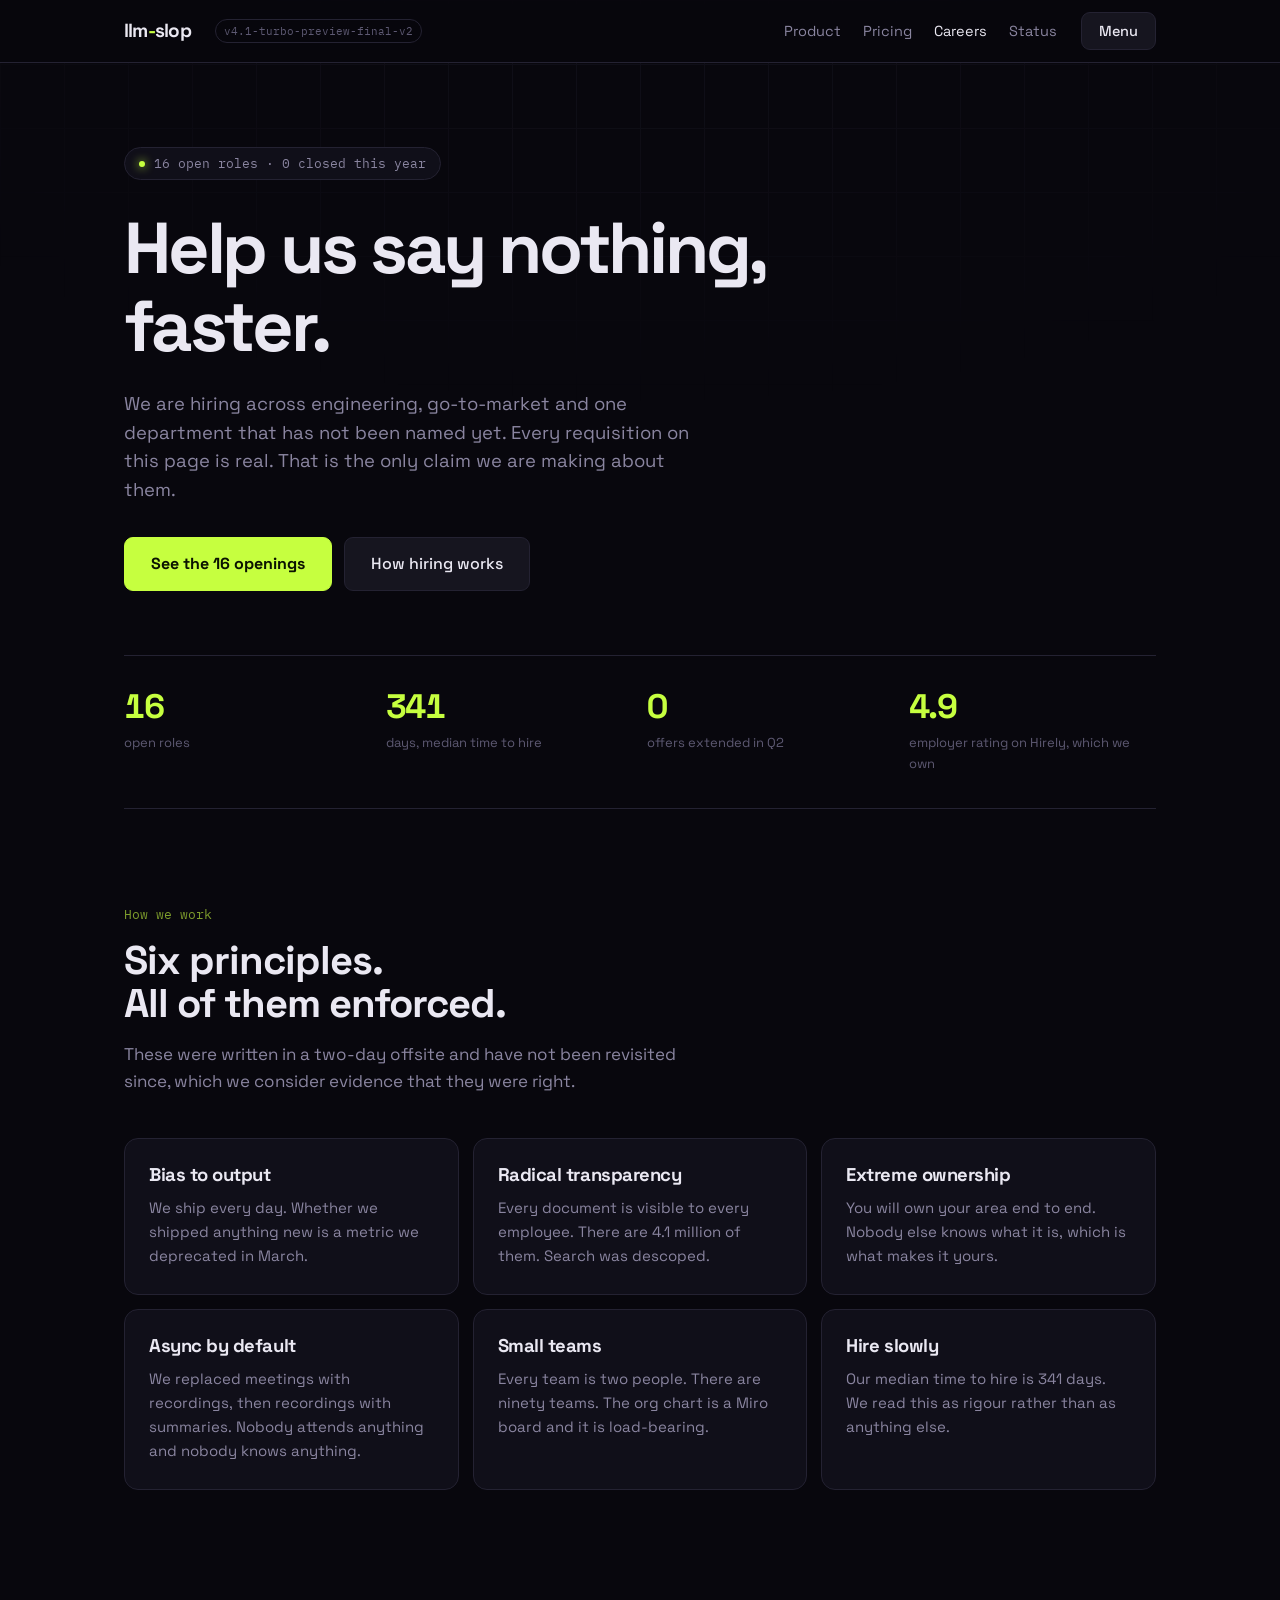
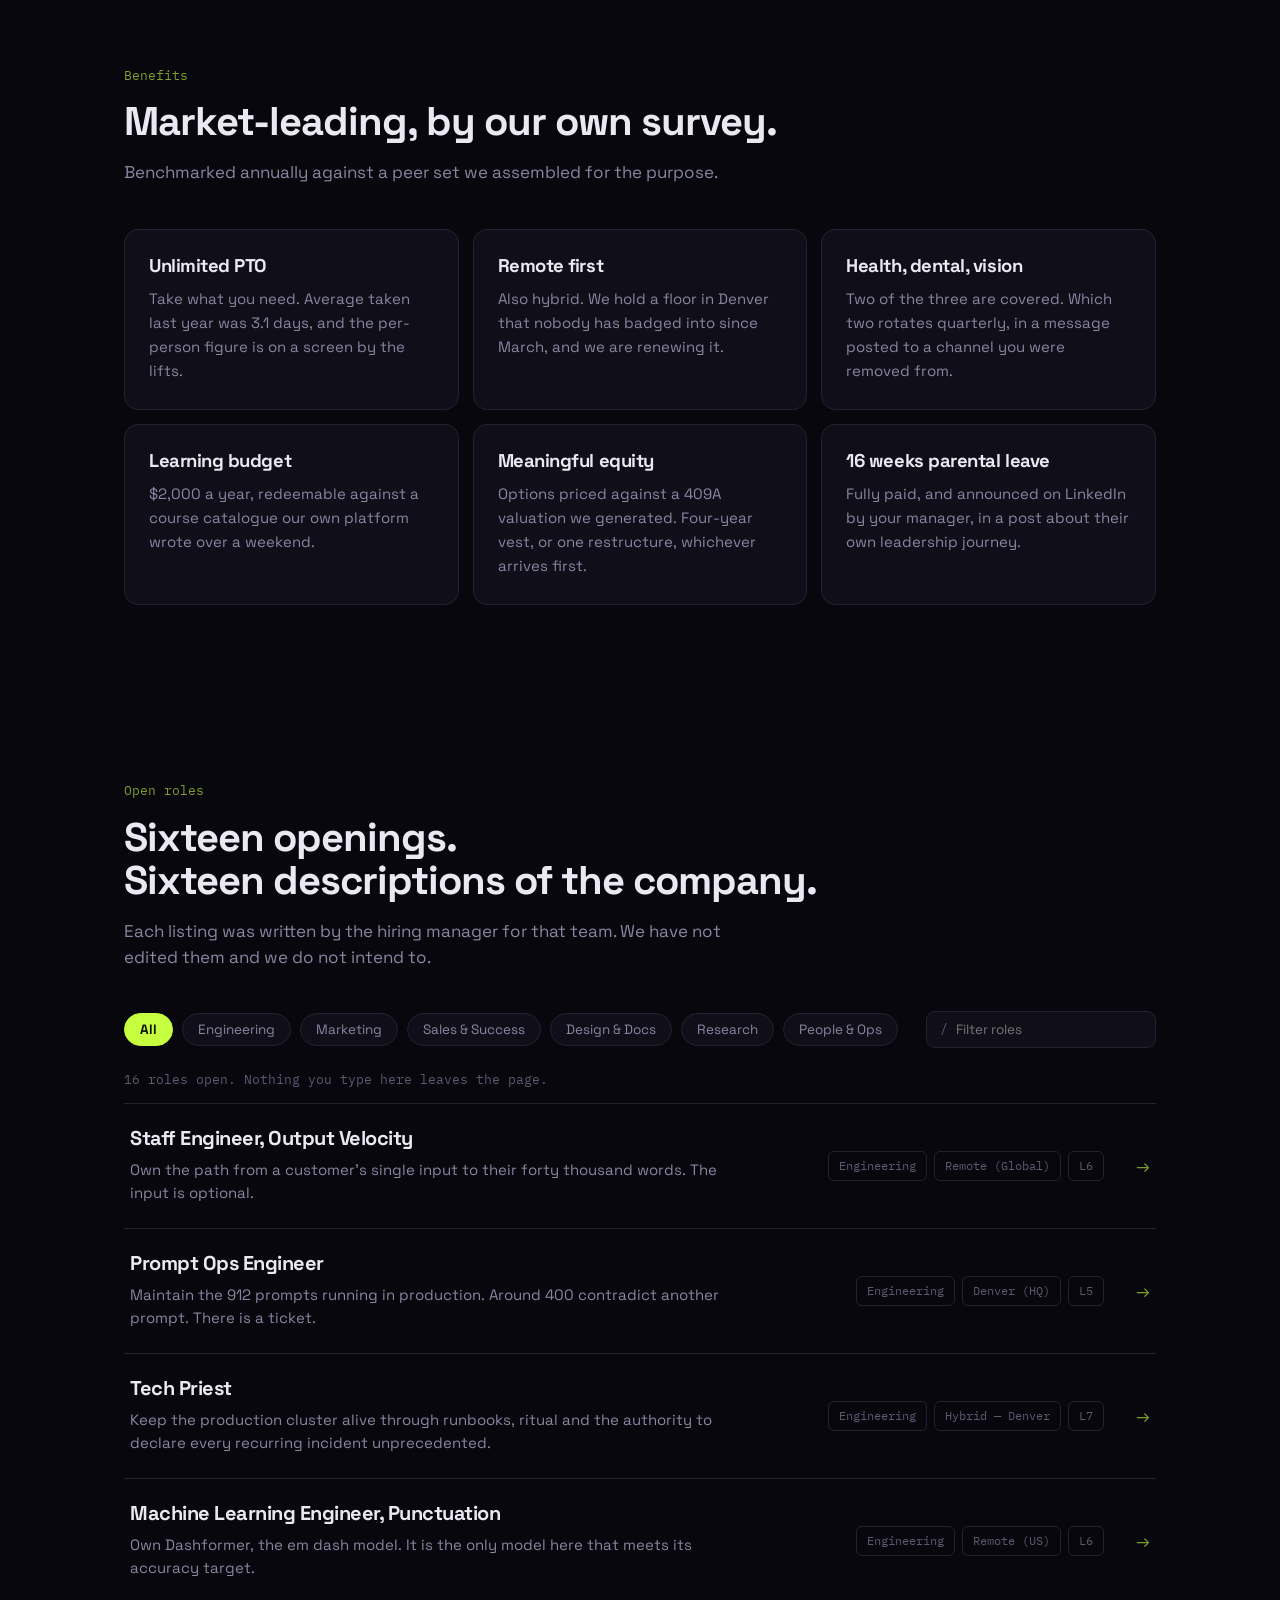
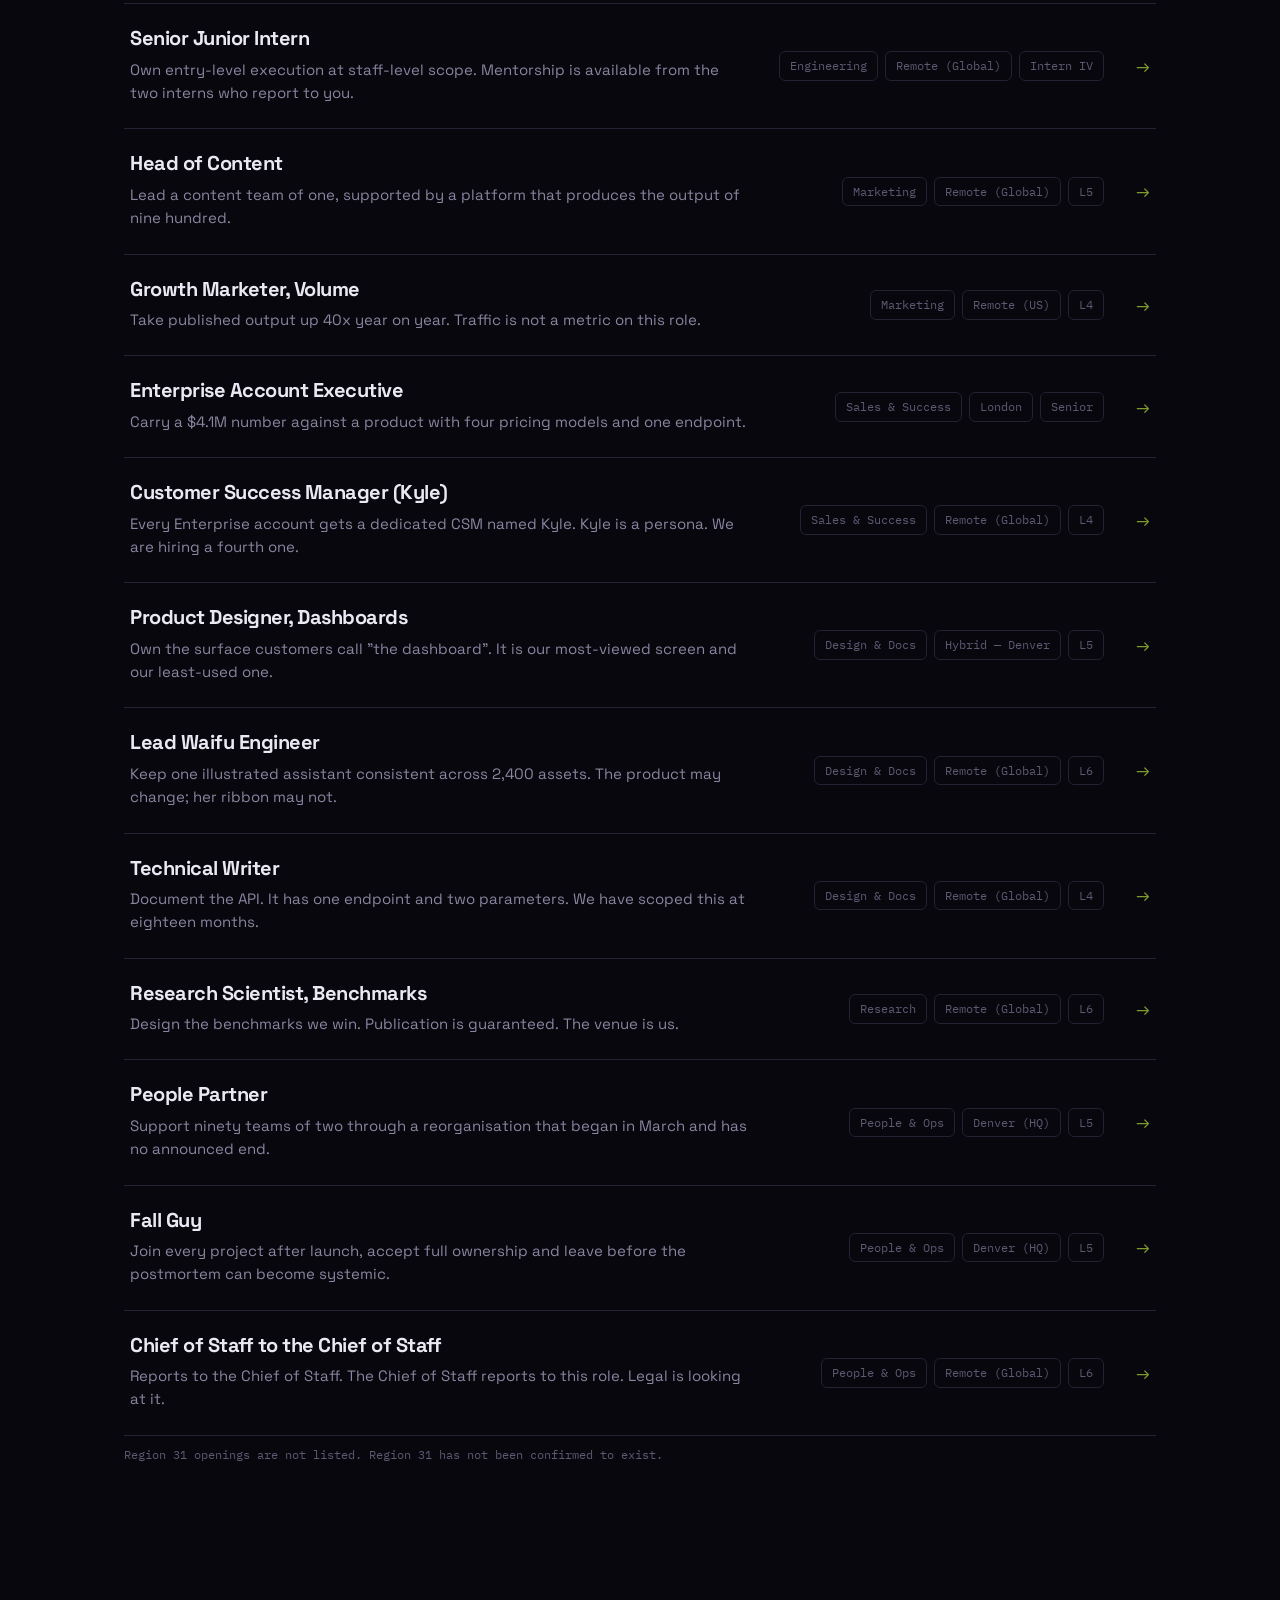
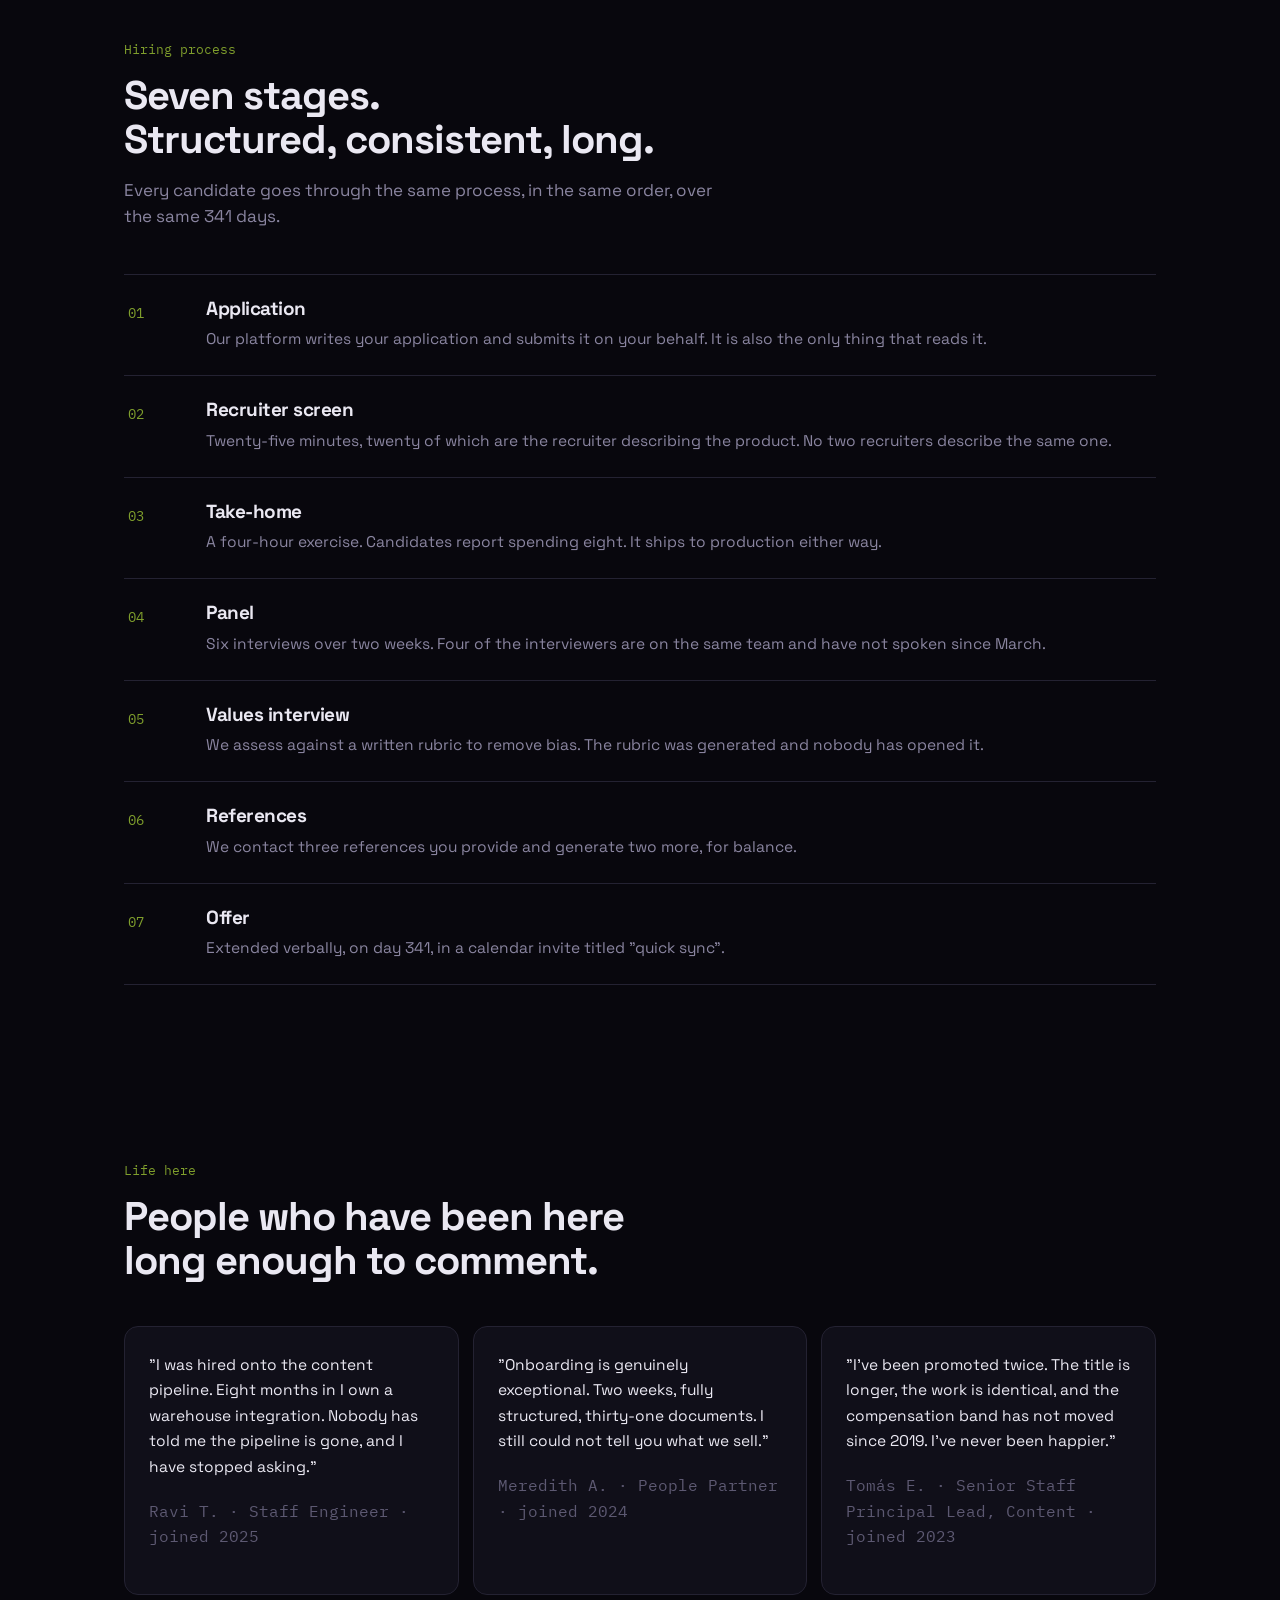
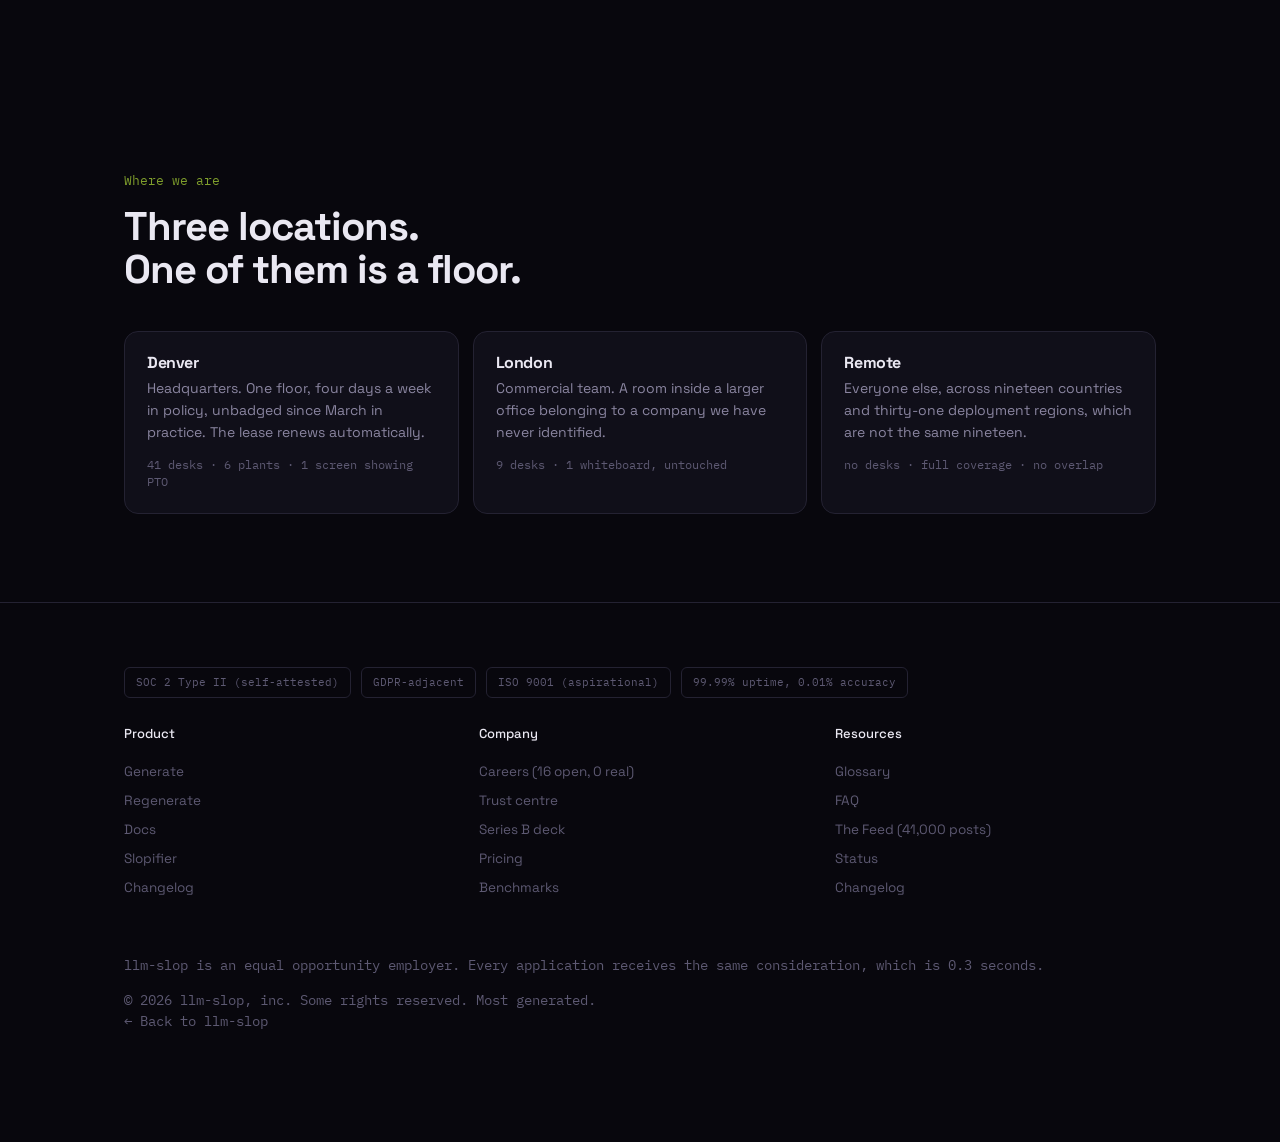
==== commit 9bf37d74: "Link the Slopifier from the careers page nav and footer Add the Slopifier to the nav panel and the P" ====
--- a/careers/index.html
+++ b/careers/index.html
@@ -98,6 +98,7 @@
         <a href="../#bench">Benchmarks</a>
         <a href="../#pricing">Pricing</a>
         <a href="../#api">API docs</a>
+        <a href="../slopifier/">Slopifier</a>
       </div>
       <div>
         <h4 class="mono">Company</h4>
@@ -460,7 +461,7 @@
   <div class="fgrid">
     <div>
       <h4>Product</h4>
-      <a href="../#features">Generate</a><a href="../#features">Regenerate</a><a href="../#api">Docs</a><a href="../changelog/">Changelog</a>
+      <a href="../#features">Generate</a><a href="../#features">Regenerate</a><a href="../#api">Docs</a><a href="../slopifier/">Slopifier</a><a href="../changelog/">Changelog</a>
     </div>
     <div>
       <h4>Company</h4>
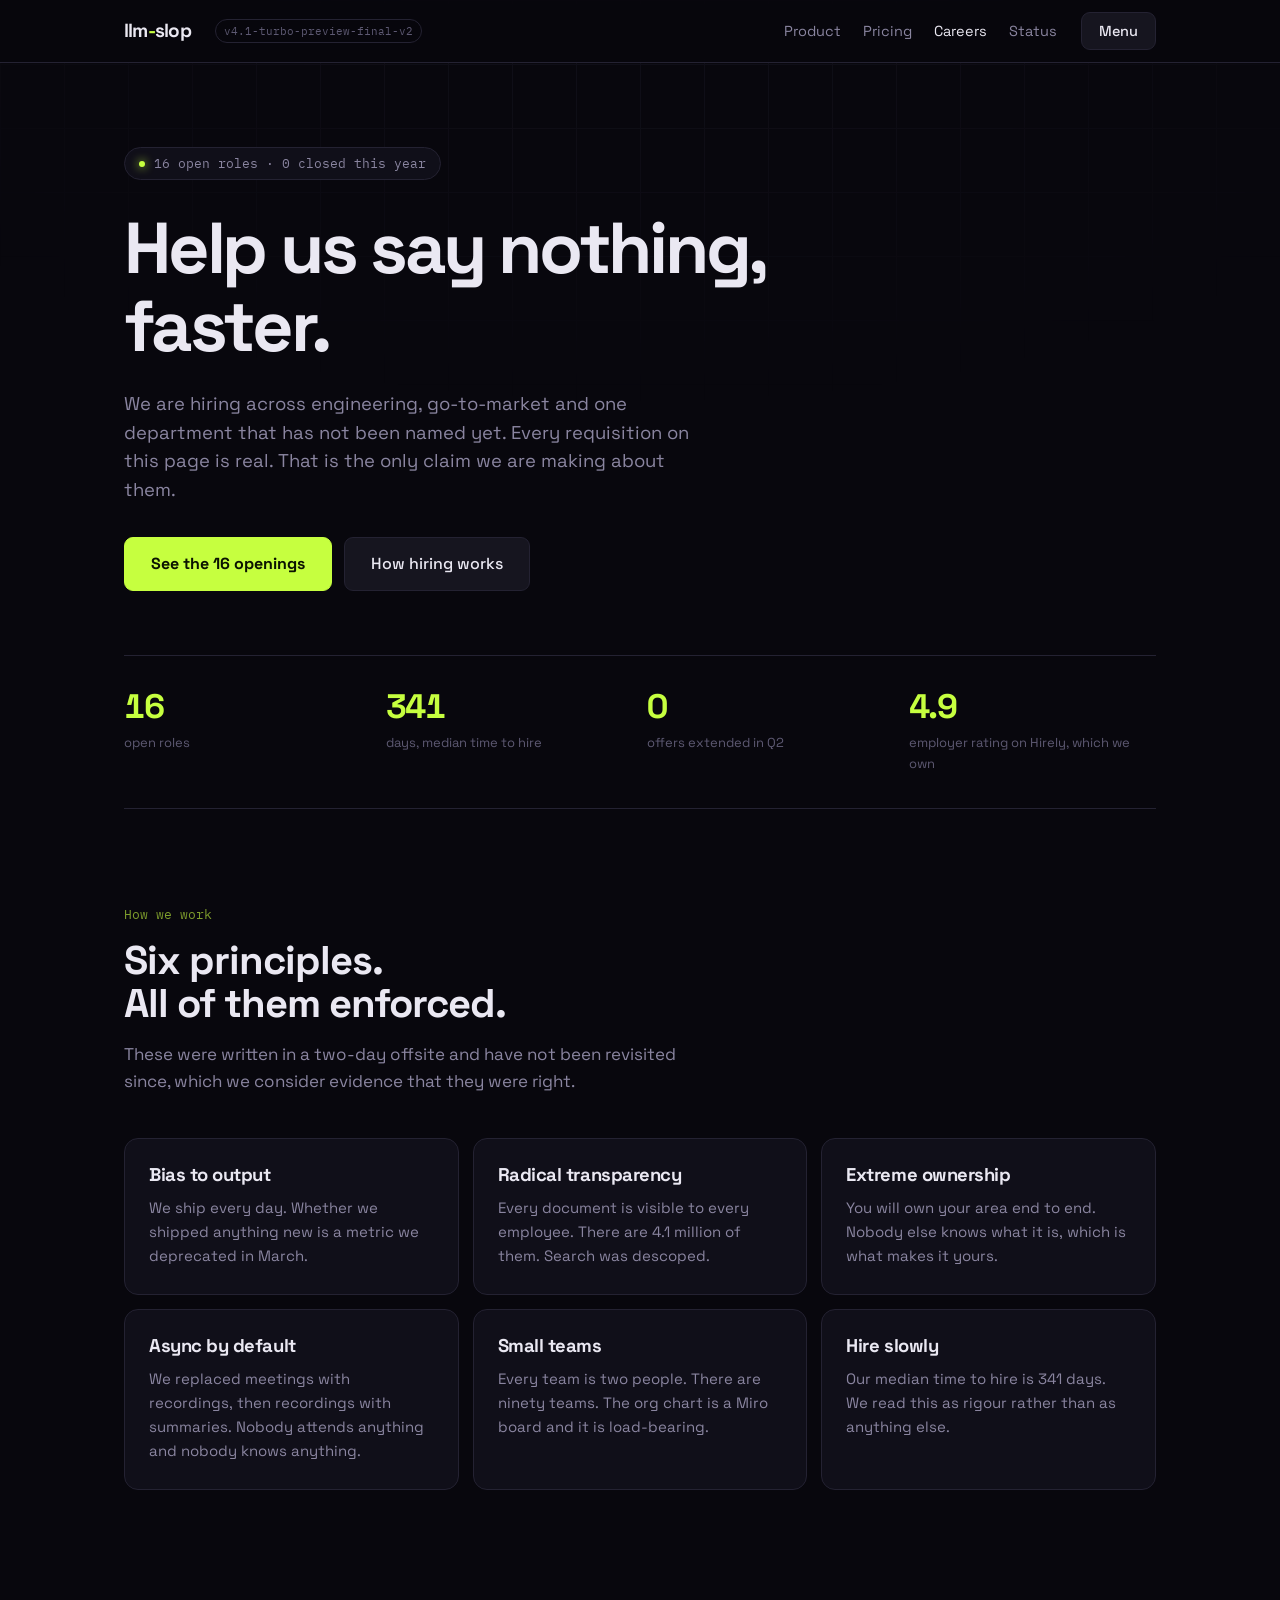
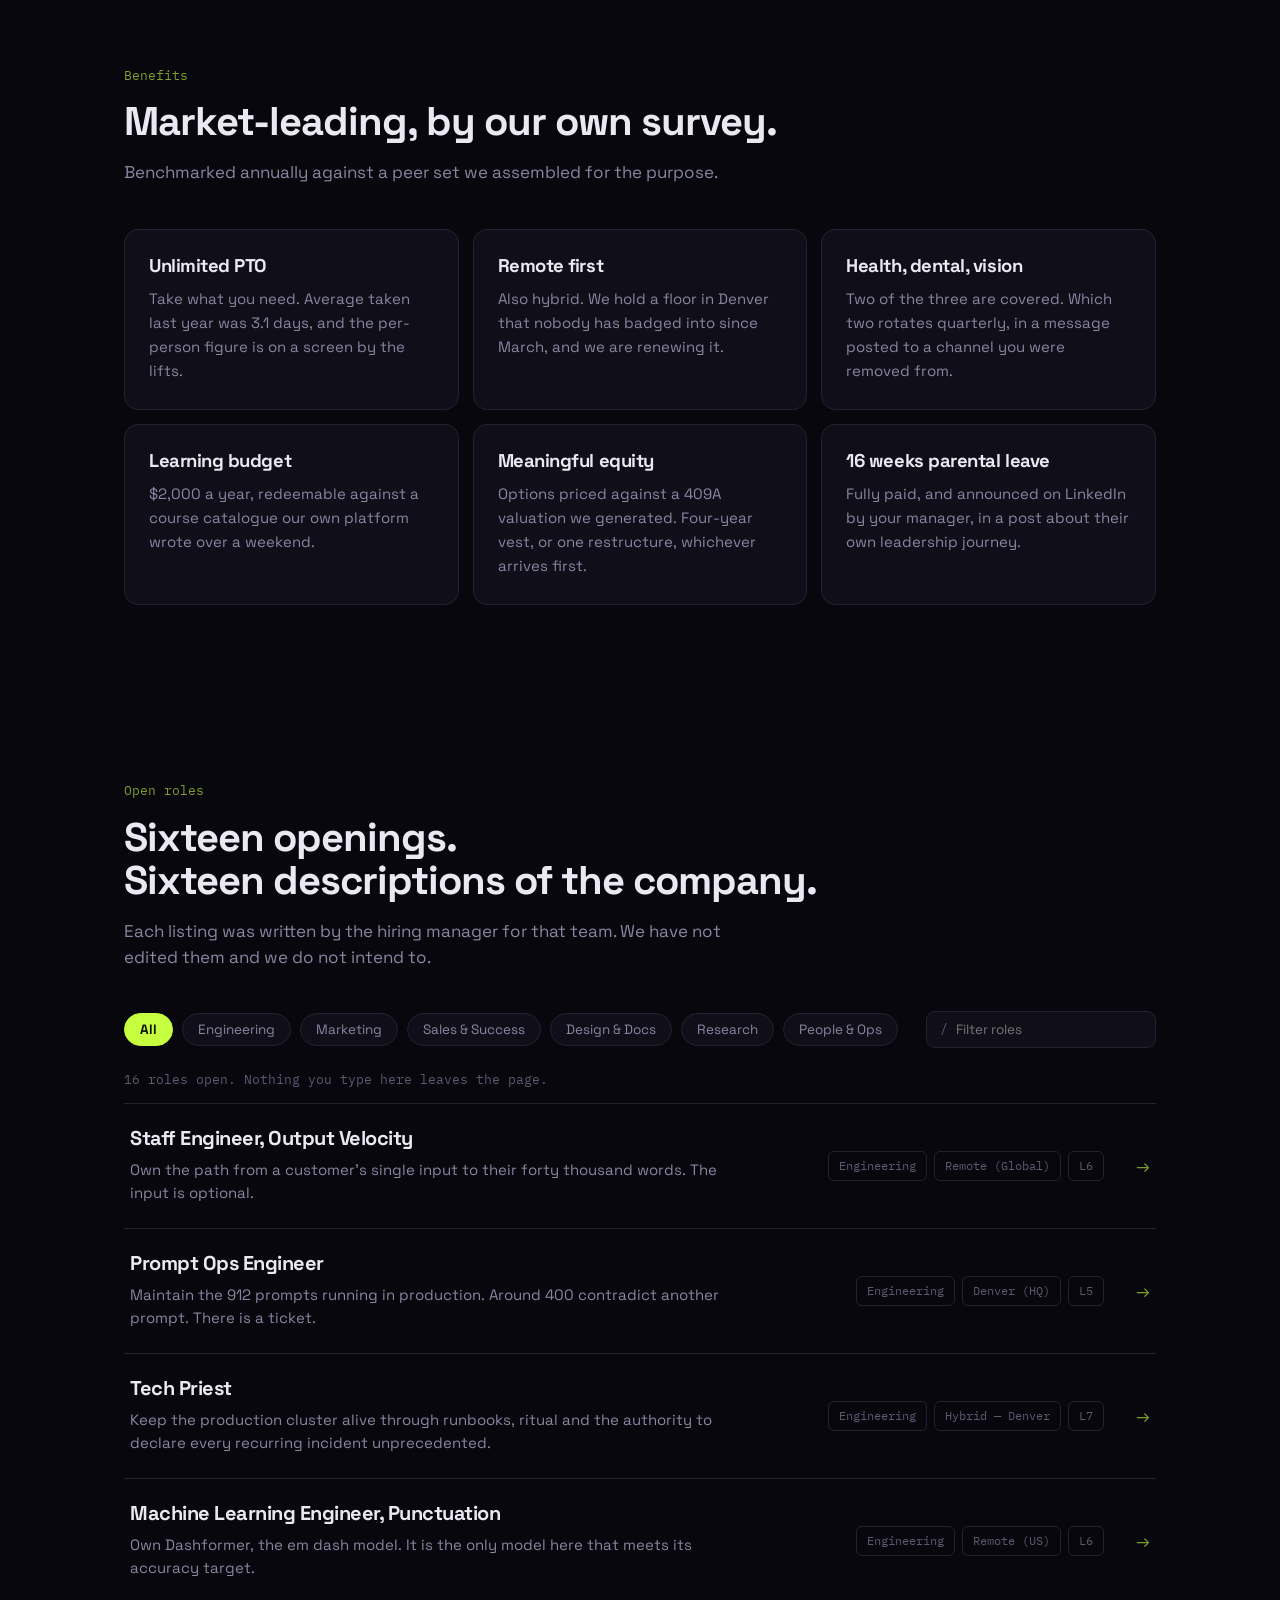
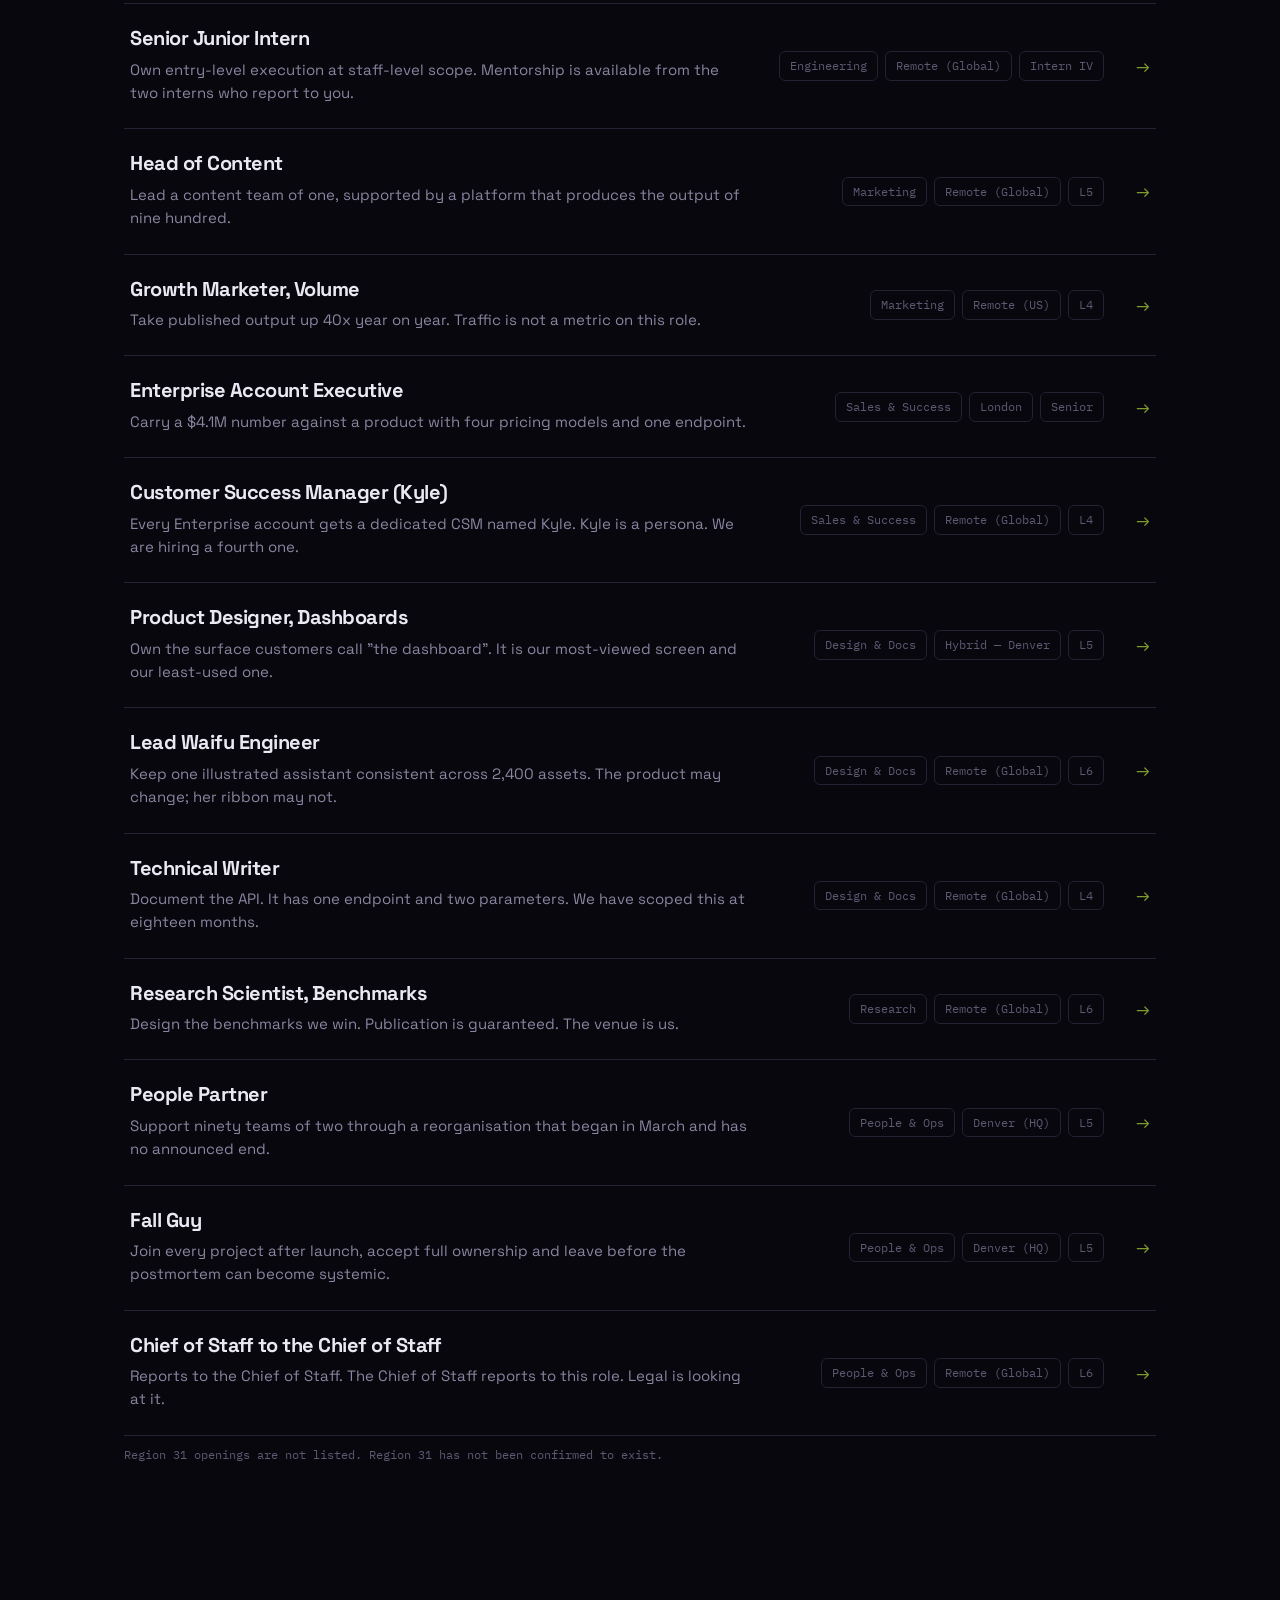
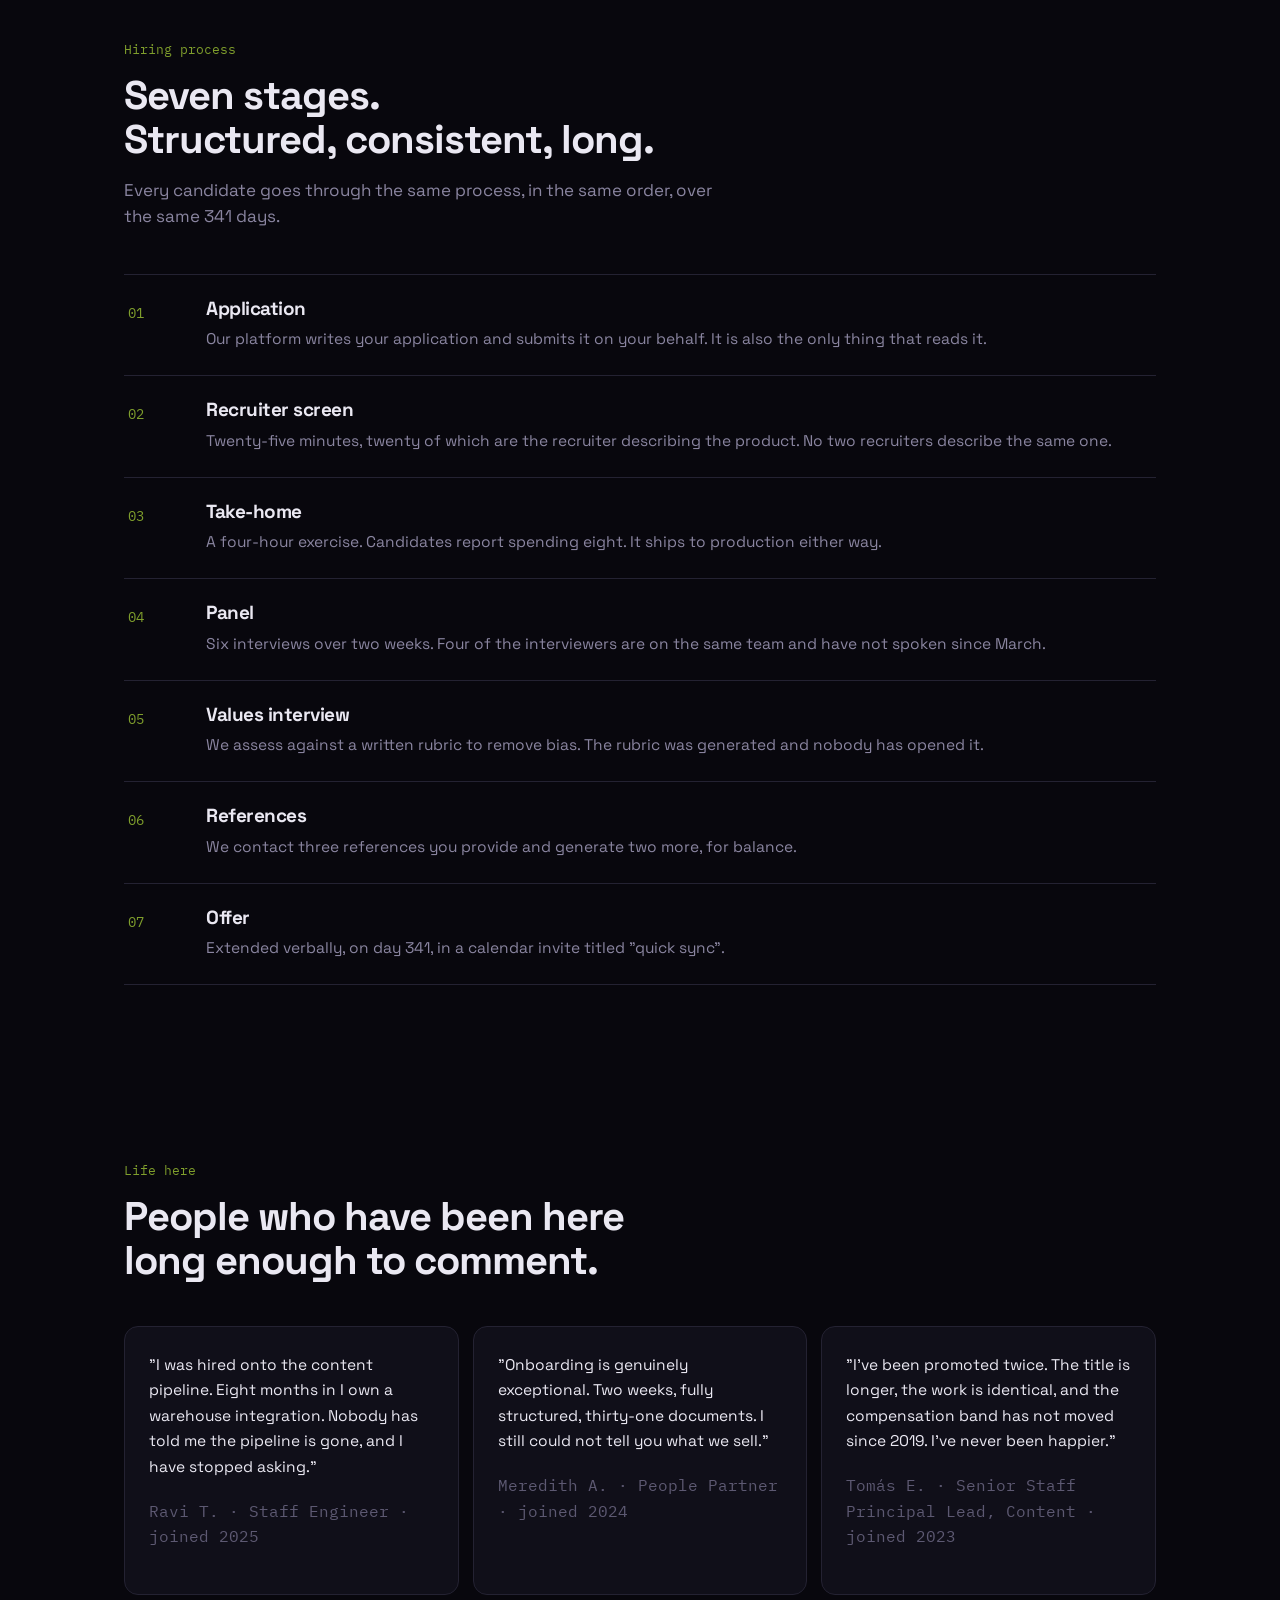
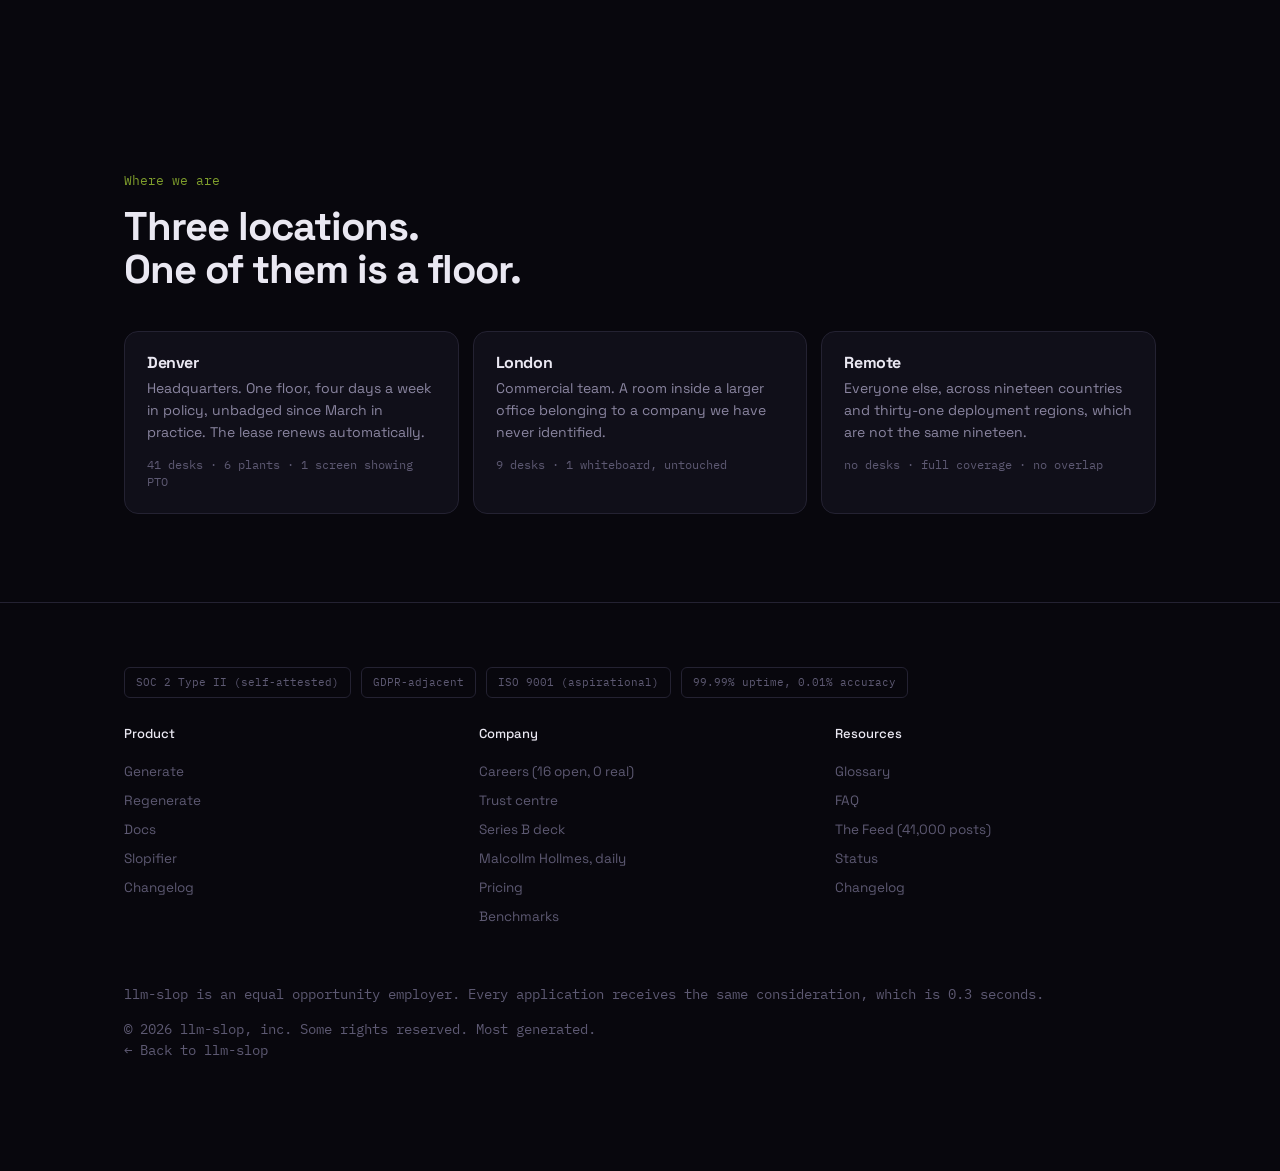
==== commit 332573dd: "Add Malcollm Hollmes's daily log at /malcollm/ A new page for an employee who posts once a day about" ====
--- a/careers/index.html
+++ b/careers/index.html
@@ -105,6 +105,7 @@
         <a href="../careers/" aria-current="page">Careers (16 open)</a>
         <a href="../trust/">Trust centre</a>
         <a href="../deck/">Series B deck</a>
+        <a href="../malcollm/">Malcollm Hollmes</a>
       </div>
       <div>
         <h4 class="mono">Resources</h4>
@@ -465,7 +466,7 @@
     </div>
     <div>
       <h4>Company</h4>
-      <a href="./">Careers (16 open, 0 real)</a><a href="../trust/">Trust centre</a><a href="../deck/">Series B deck</a><a href="../#pricing">Pricing</a><a href="../#bench">Benchmarks</a>
+      <a href="./">Careers (16 open, 0 real)</a><a href="../trust/">Trust centre</a><a href="../deck/">Series B deck</a><a href="../malcollm/">Malcollm Hollmes, daily</a><a href="../#pricing">Pricing</a><a href="../#bench">Benchmarks</a>
     </div>
     <div>
       <h4>Resources</h4>
--- a/site.css
+++ b/site.css
@@ -317,6 +317,22 @@
   font-variant-numeric:tabular-nums;line-height:1}
 .fig span{display:block;margin-top:10px;font-size:12.5px}
 .fig p{margin-top:7px;color:var(--dim);font-size:14px;line-height:1.55}
+
+/* The log — malcollm/ */
+.logs{margin-top:14px;border-top:1px solid var(--line)}
+.log{padding:26px 6px;border-bottom:1px solid var(--line)}
+.log[hidden]{display:none}
+.log-m{display:flex;align-items:baseline;gap:14px;flex-wrap:wrap;
+  font-size:11.5px;color:var(--dimmer);margin-bottom:13px}
+.log-m a{color:var(--slop-dim);text-decoration:none}
+.log-m a:hover{text-decoration:underline}
+.log-p{border:1px solid var(--line);border-radius:5px;padding:3px 8px}
+.log-b p{color:var(--dim);font-size:16px;line-height:1.55;max-width:66ch}
+.log-b p + p{margin-top:9px}
+.log-b a{color:var(--slop-dim)}
+/* the honest seam: this one is not a joke, so it has to be readable */
+.disclose{margin-top:16px;max-width:72ch;border-left:2px solid var(--slop-dim);
+  padding:4px 0 4px 16px;color:var(--dim);font-size:13.5px;line-height:1.6}
 
 .deck-ctl{position:fixed;right:18px;bottom:18px;z-index:40;display:flex;align-items:center;gap:8px;
   border:1px solid var(--line);border-radius:99px;padding:6px 10px;
